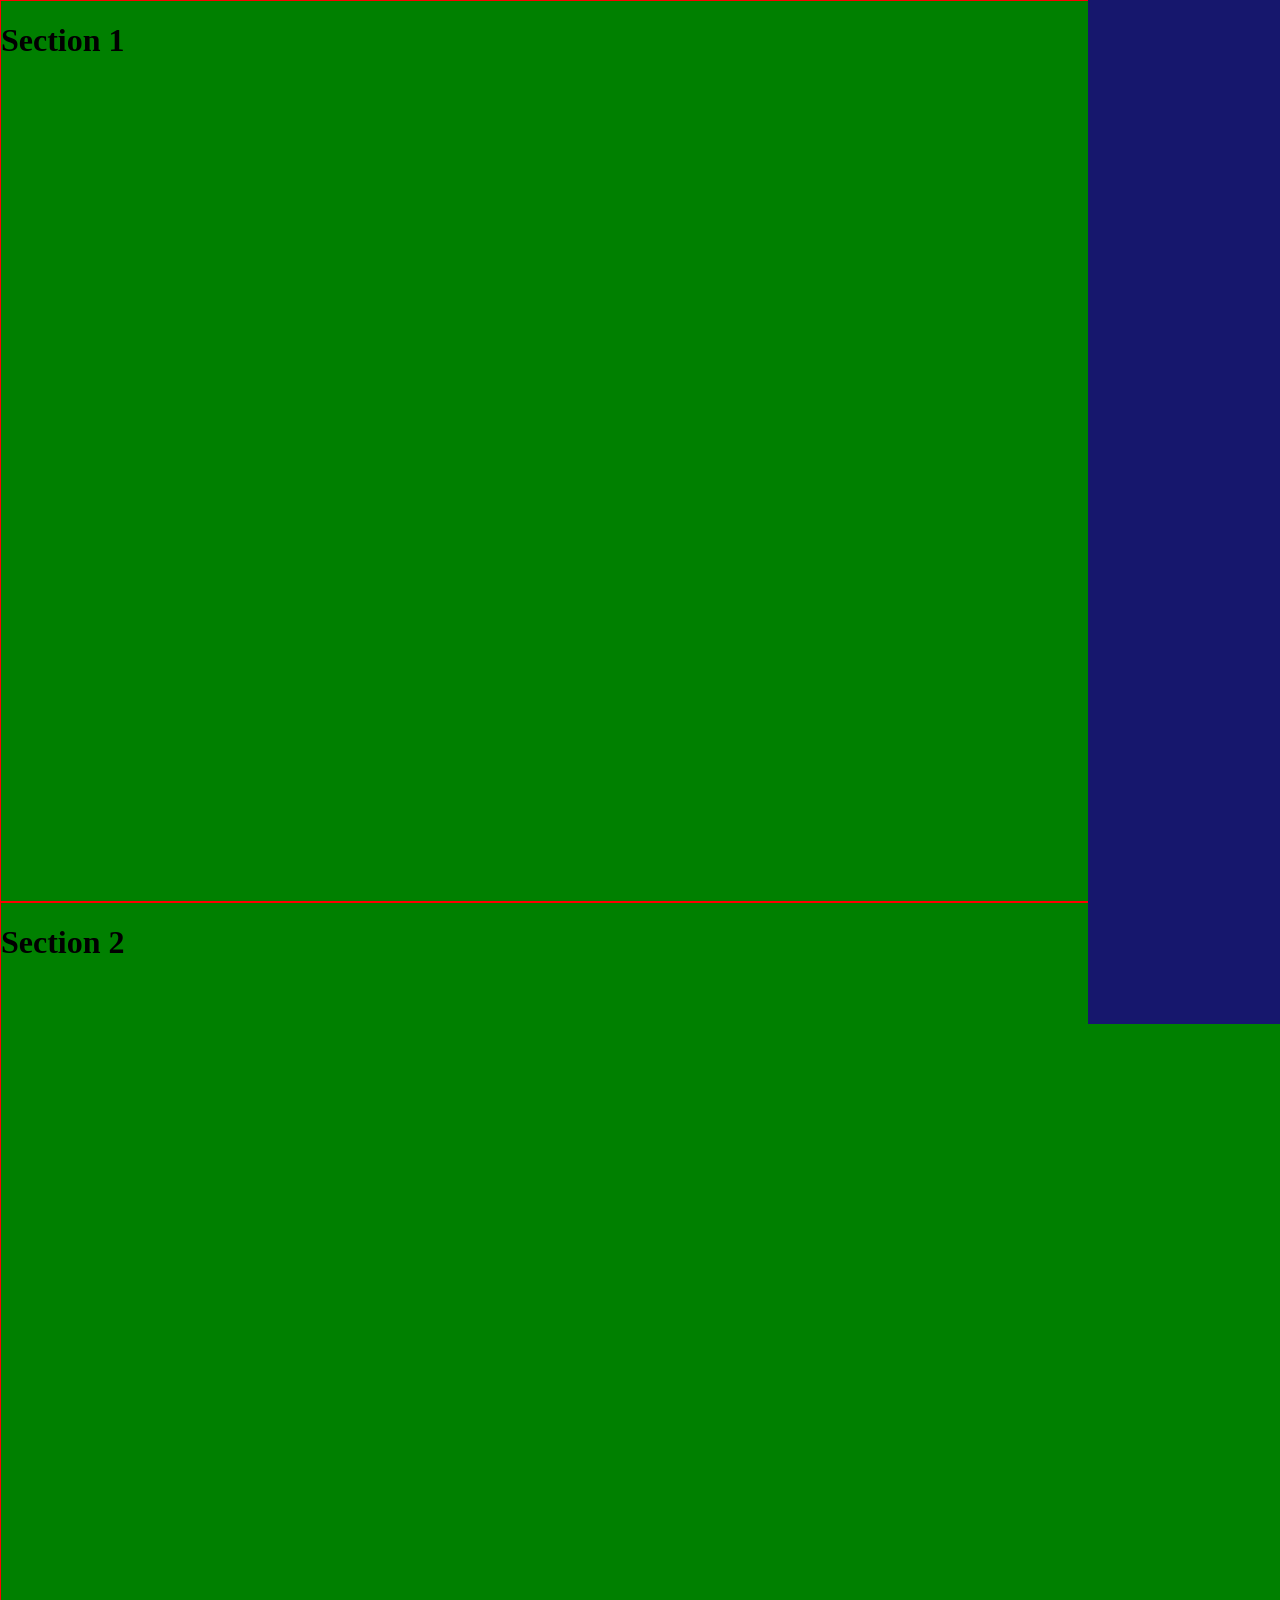
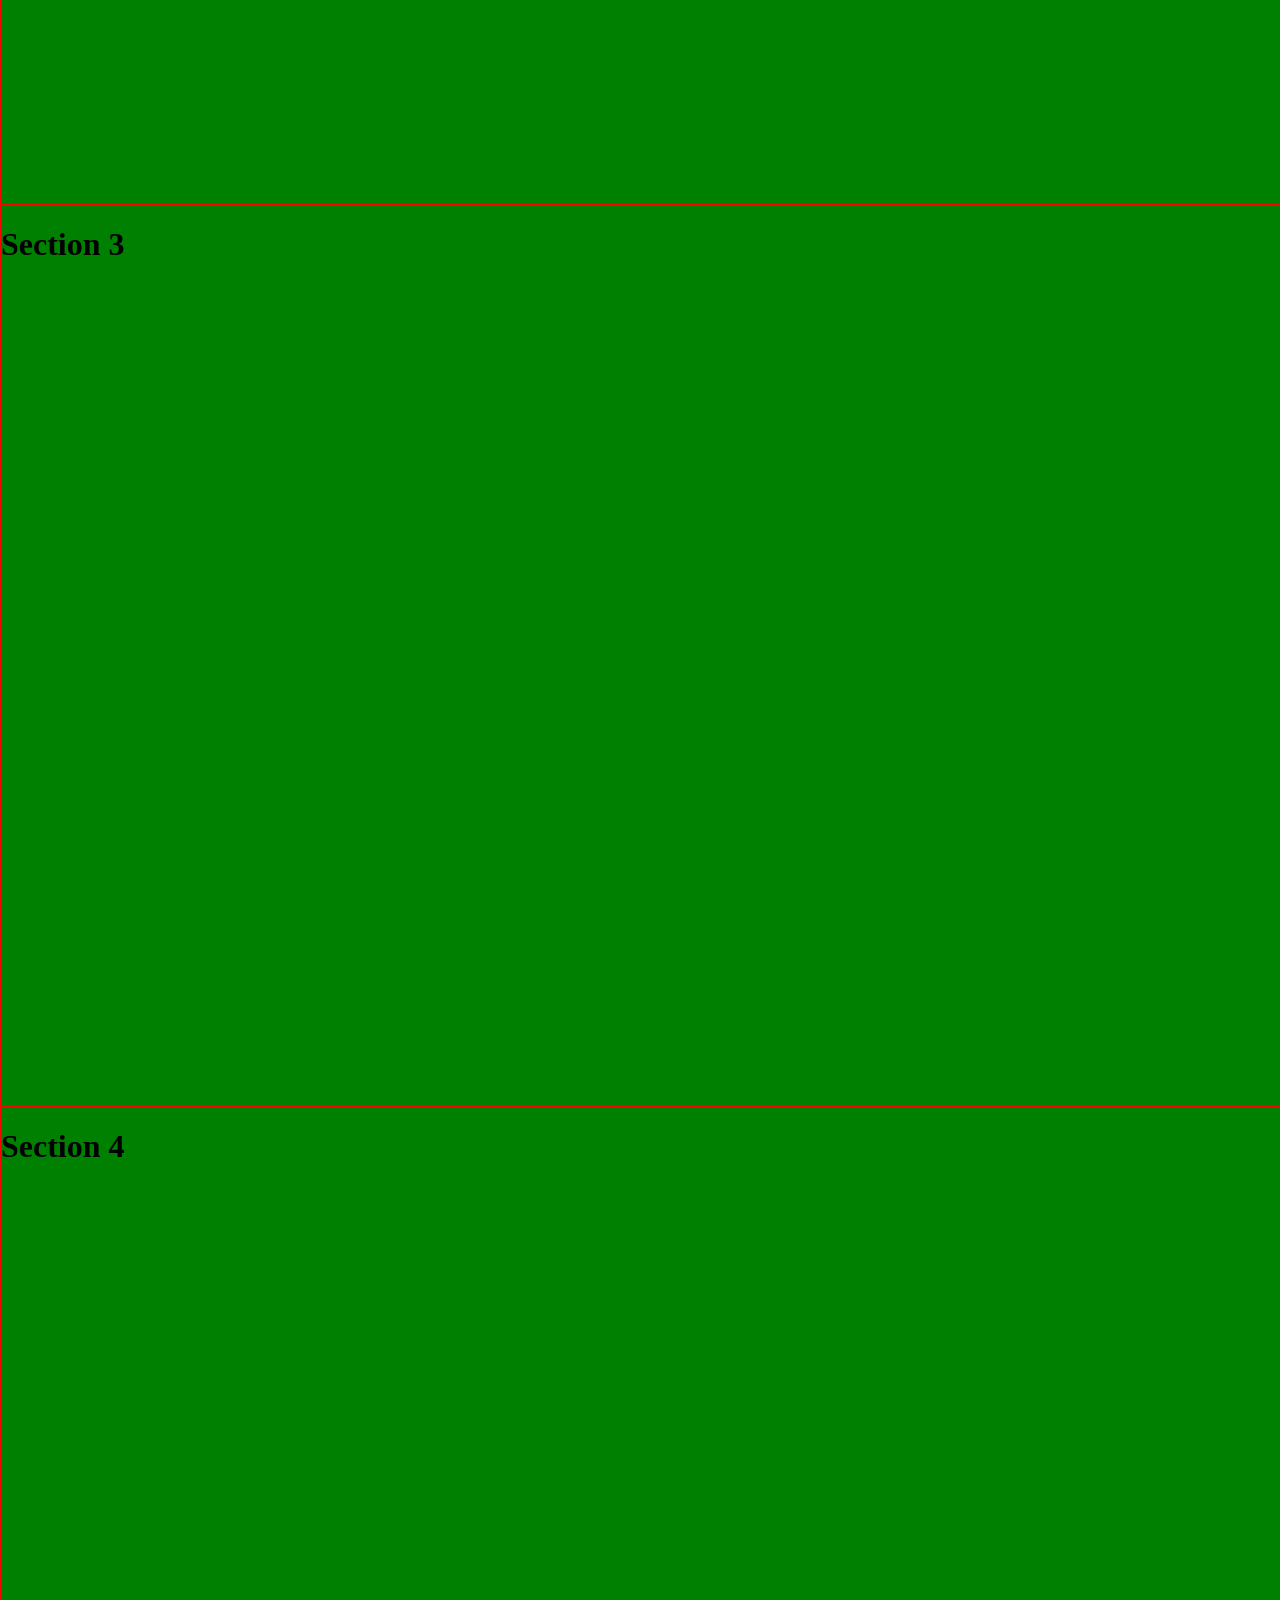
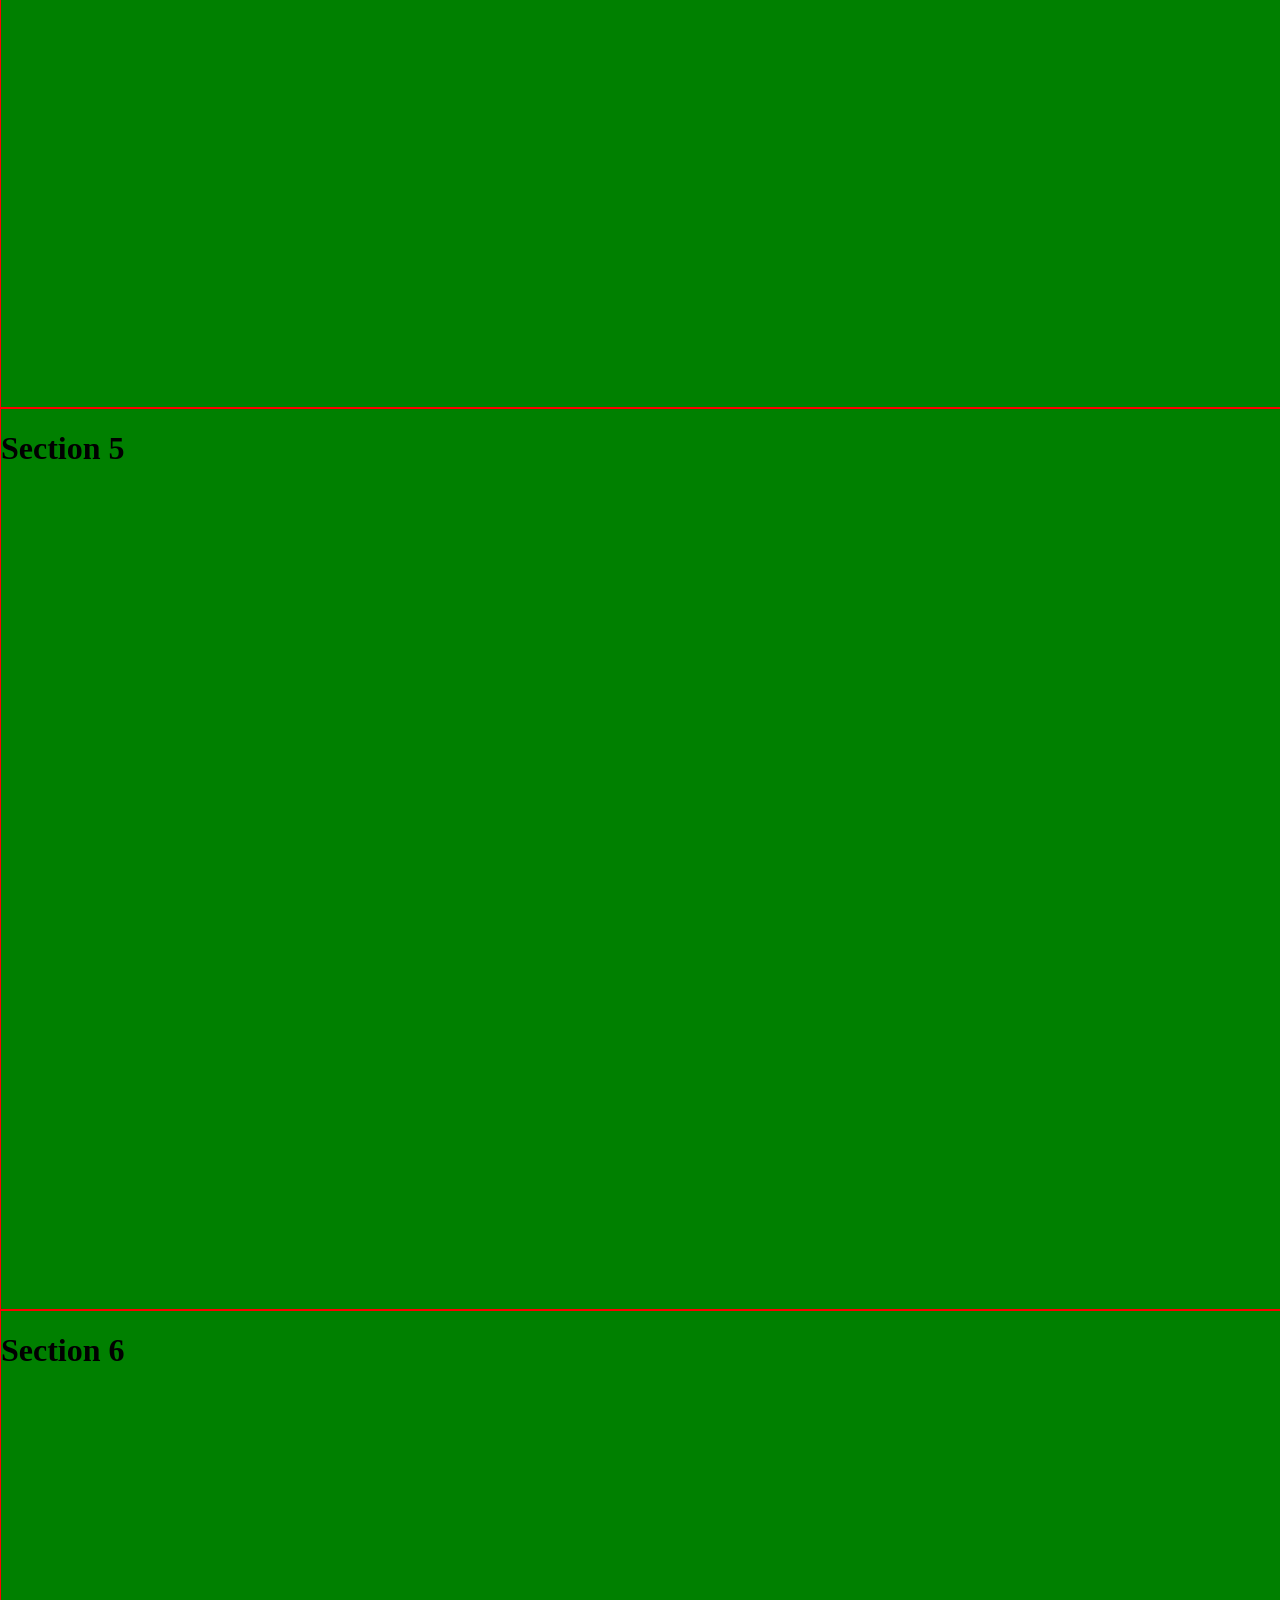
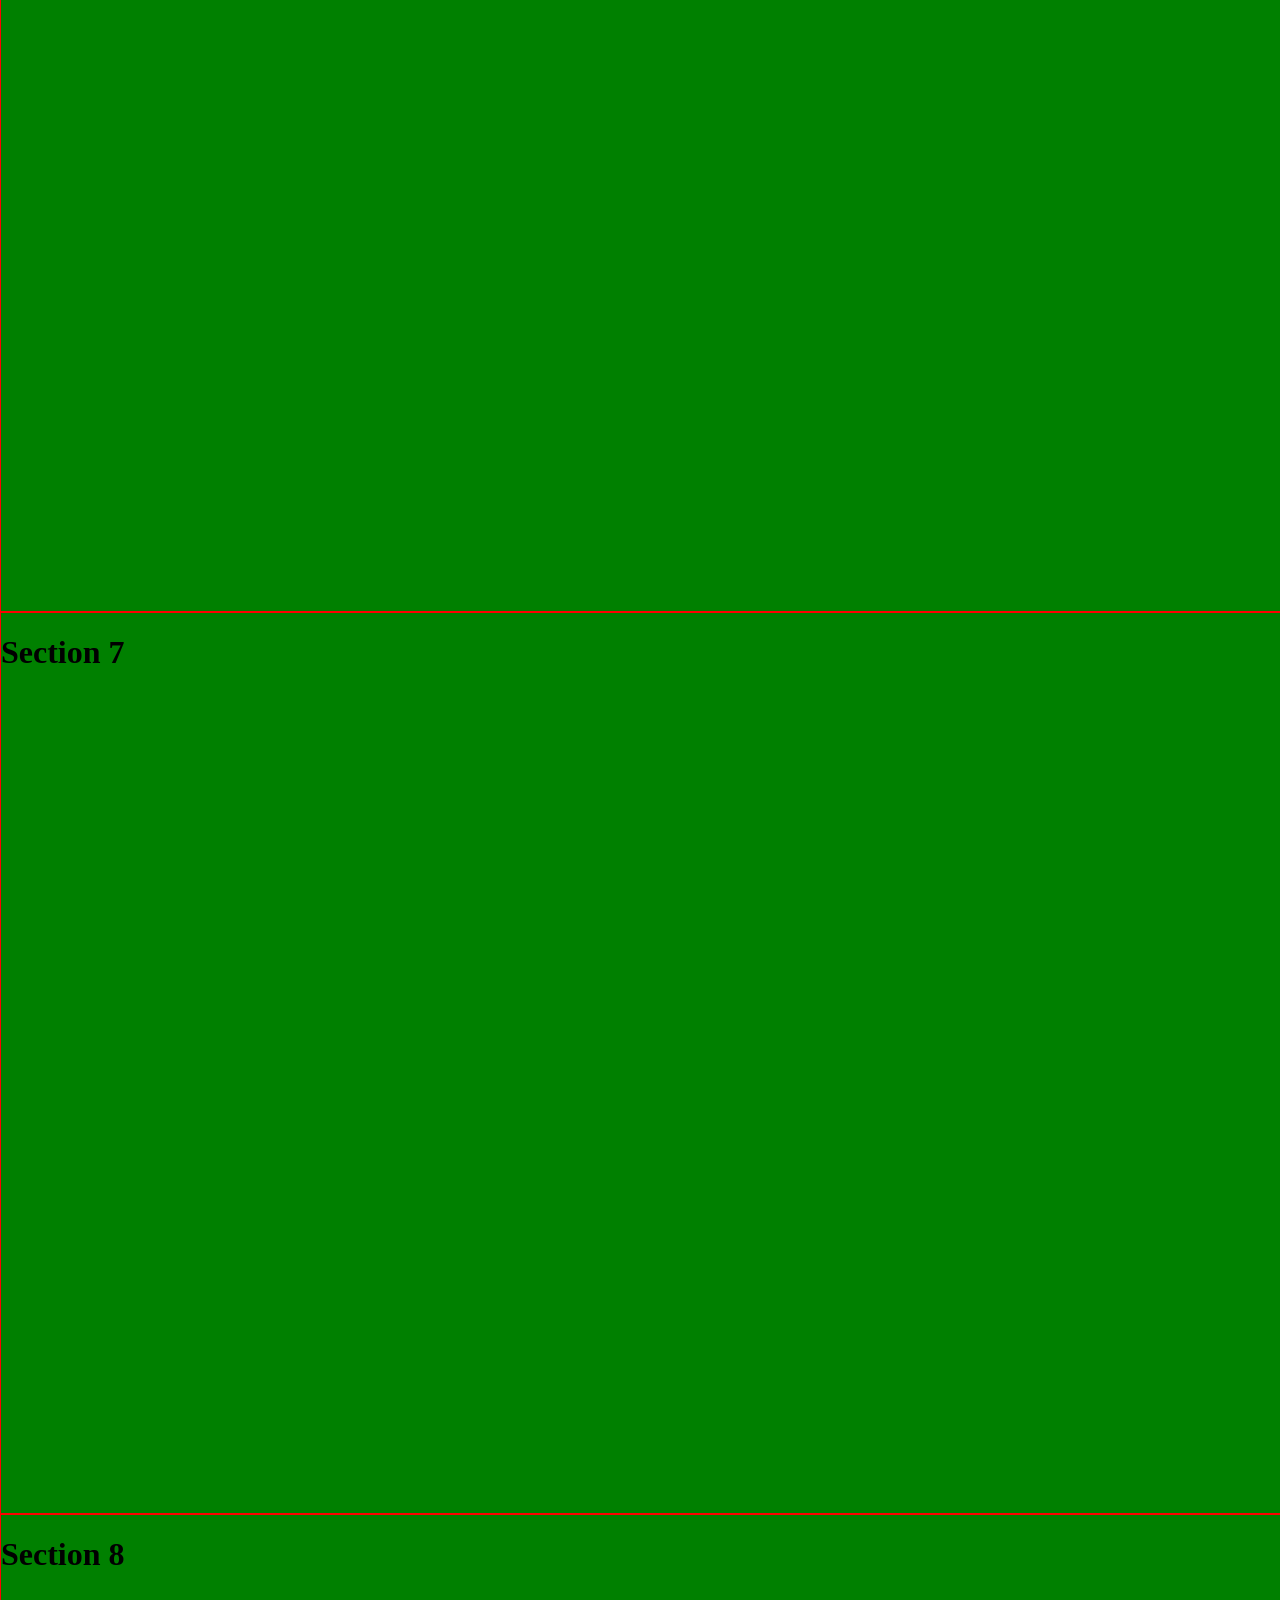
==== main.html @ c8b87bae "cleaned up sections, can't remove extra space from the end of the file, but it doesn't affect anythi" ====
<!DOCTYPE html>
<html lang="en">
  <head>
    <meta charset="utf-8" />
    <meta name="viewport" content="width=device-width, initial-scale=1.0">

    <title>Illuminated Manuscript</title>

    <link rel="stylesheet" type="text/css" href="style.css">

    <script src="libraries/p5.min.js"></script>
    <script src="libraries/p5.sound.min.js"></script>
  </head>

  <body>
    <script src="sketch2.js"></script>

    <div id= "sidebar">
      <img src="test_assets/sidebar.svg"> 
    </div>


    <div class="section" id="section">
        <h1>Section 1</h1>
      
    </div>

    <div class = "section" id="section2">
        <h1>Section 2</h1>
        </div> 

   <div class = "section" id="section3">
        <h1>Section 3</h1>
        </div> 


   <div class = "section" id="section4">
        <h1>Section 4</h1>
        </div> 

   <div class = "section" id="section5 ">
        <h1>Section 5</h1>
        </div> 

    <div class = "section" id="section6">
        <h1>Section 6</h1>
    </div>  

    <div class = "section" id="section7">
        <h1>Section 7</h1>
    </div>

    <div class = "section" id="section8">
        <h1>Section 8</h1>
    </div>

      



  </body>


</html>
---- style.css ----
html, body {
  margin: 0;
  padding: 0;
  box-sizing: border-box;
  background-color: purple;

}

/*  Welcome Screen  */



/*  Main Page */

#sidebar {
  width: 15%;
  height: 100dvh;
  position: fixed;
  top: 0px; 
  right: 0px; 
  z-index: 5; 
  
  
}


.section{
  height: 100dvh;
  width: 100%;
  margin: auto;
  display: flex;
  background-color: green;
  border: 1px solid red;
}
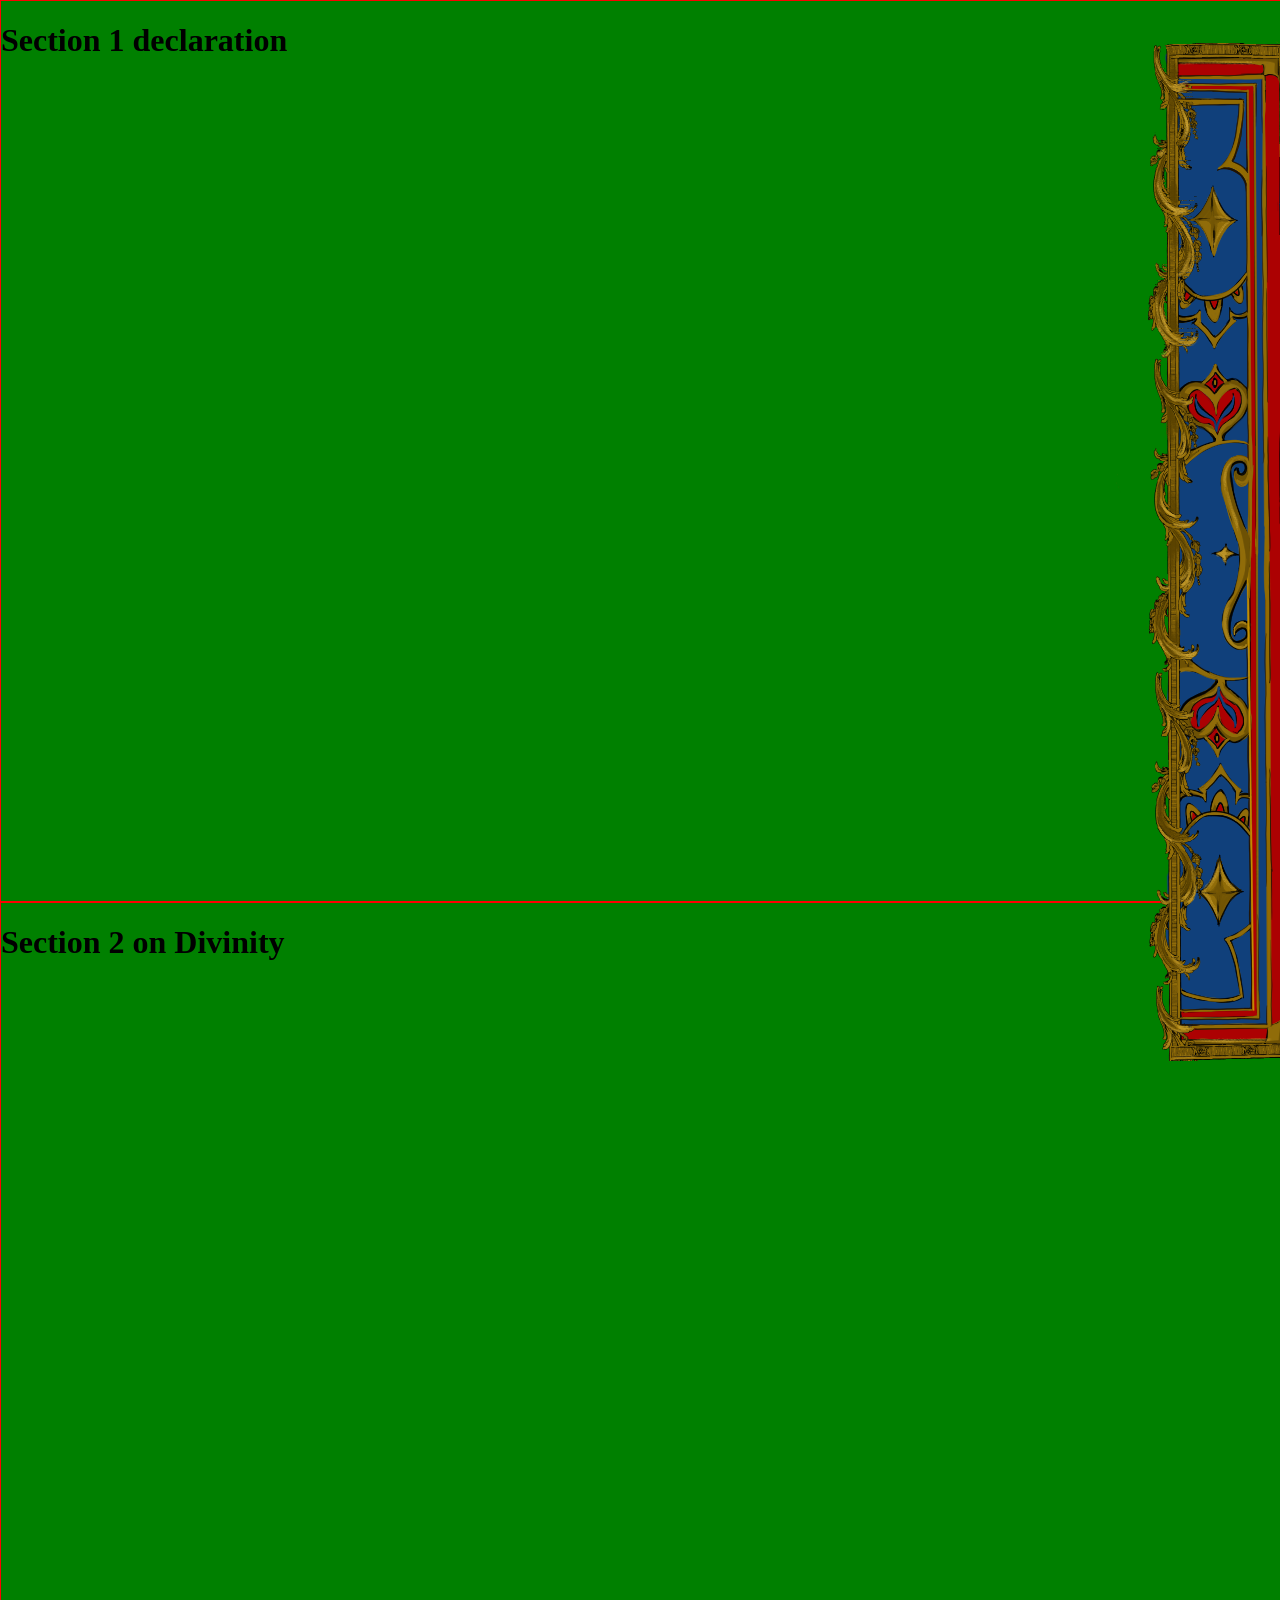
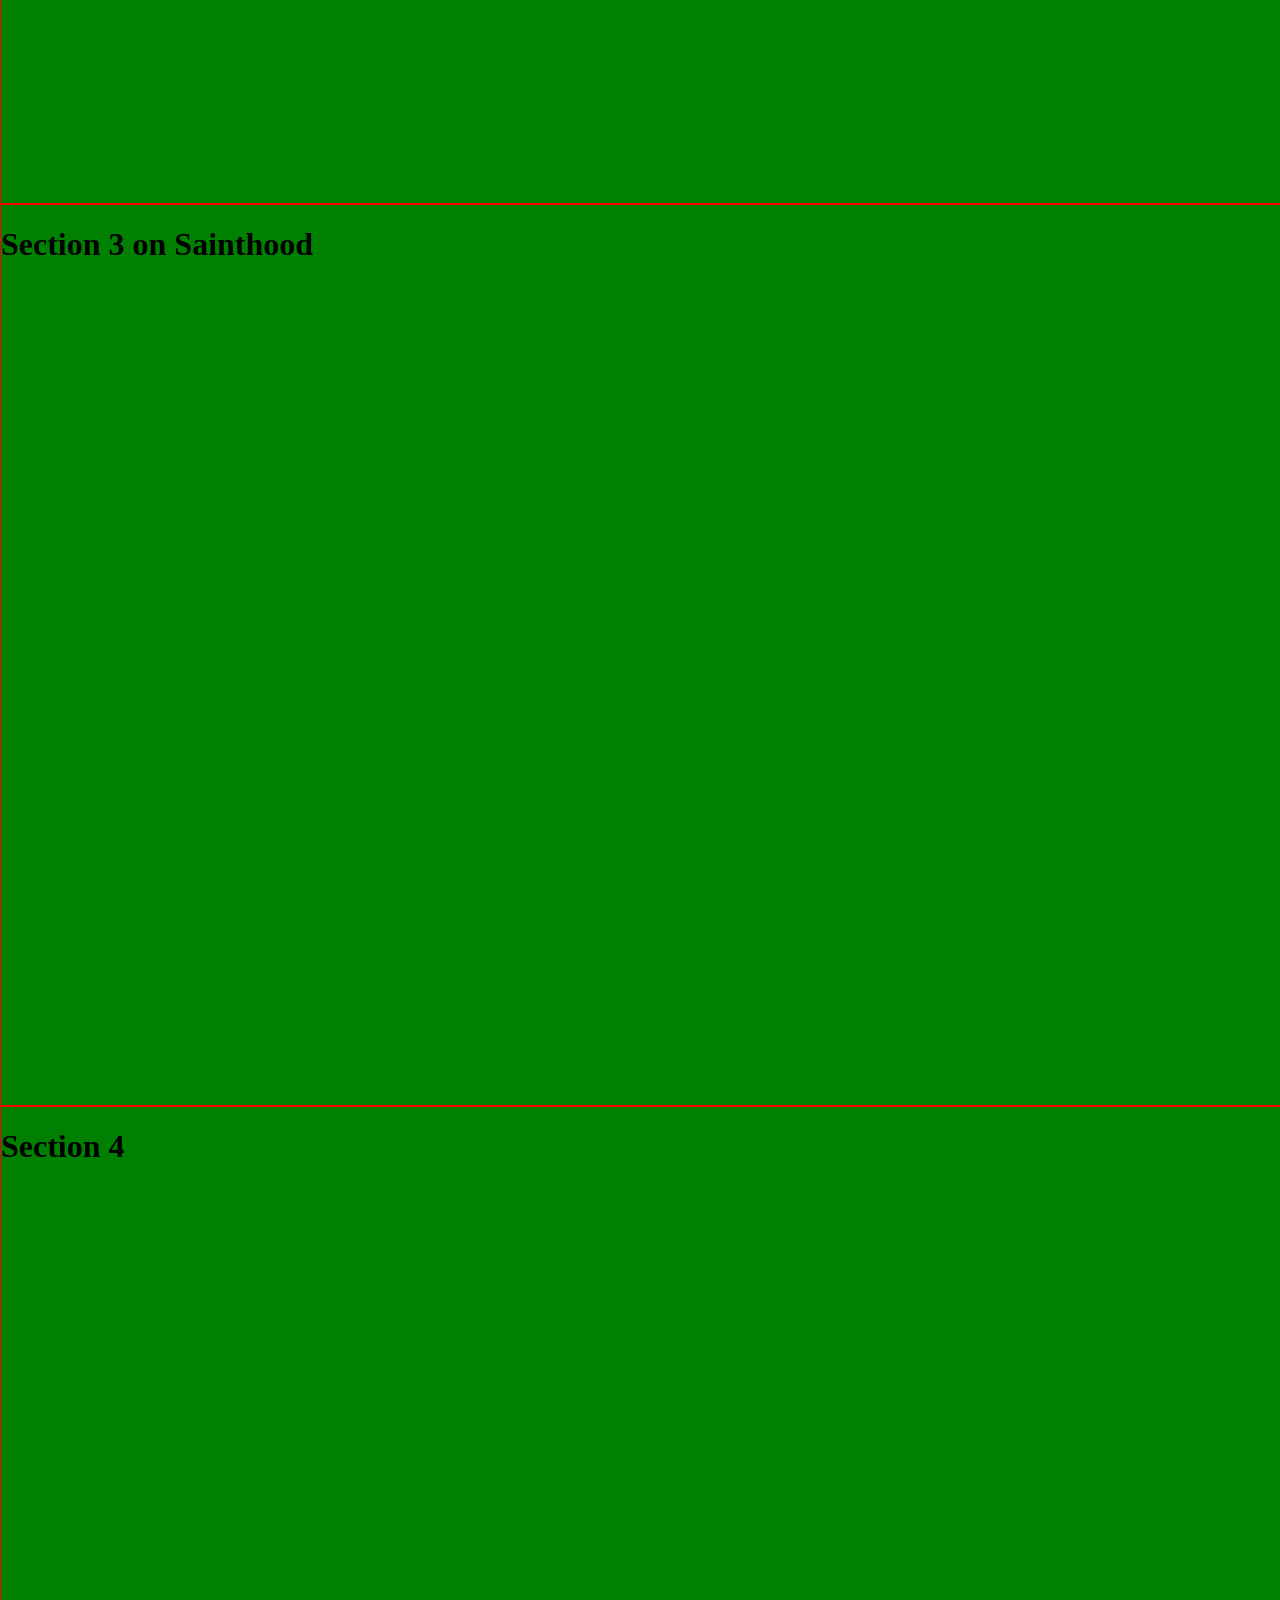
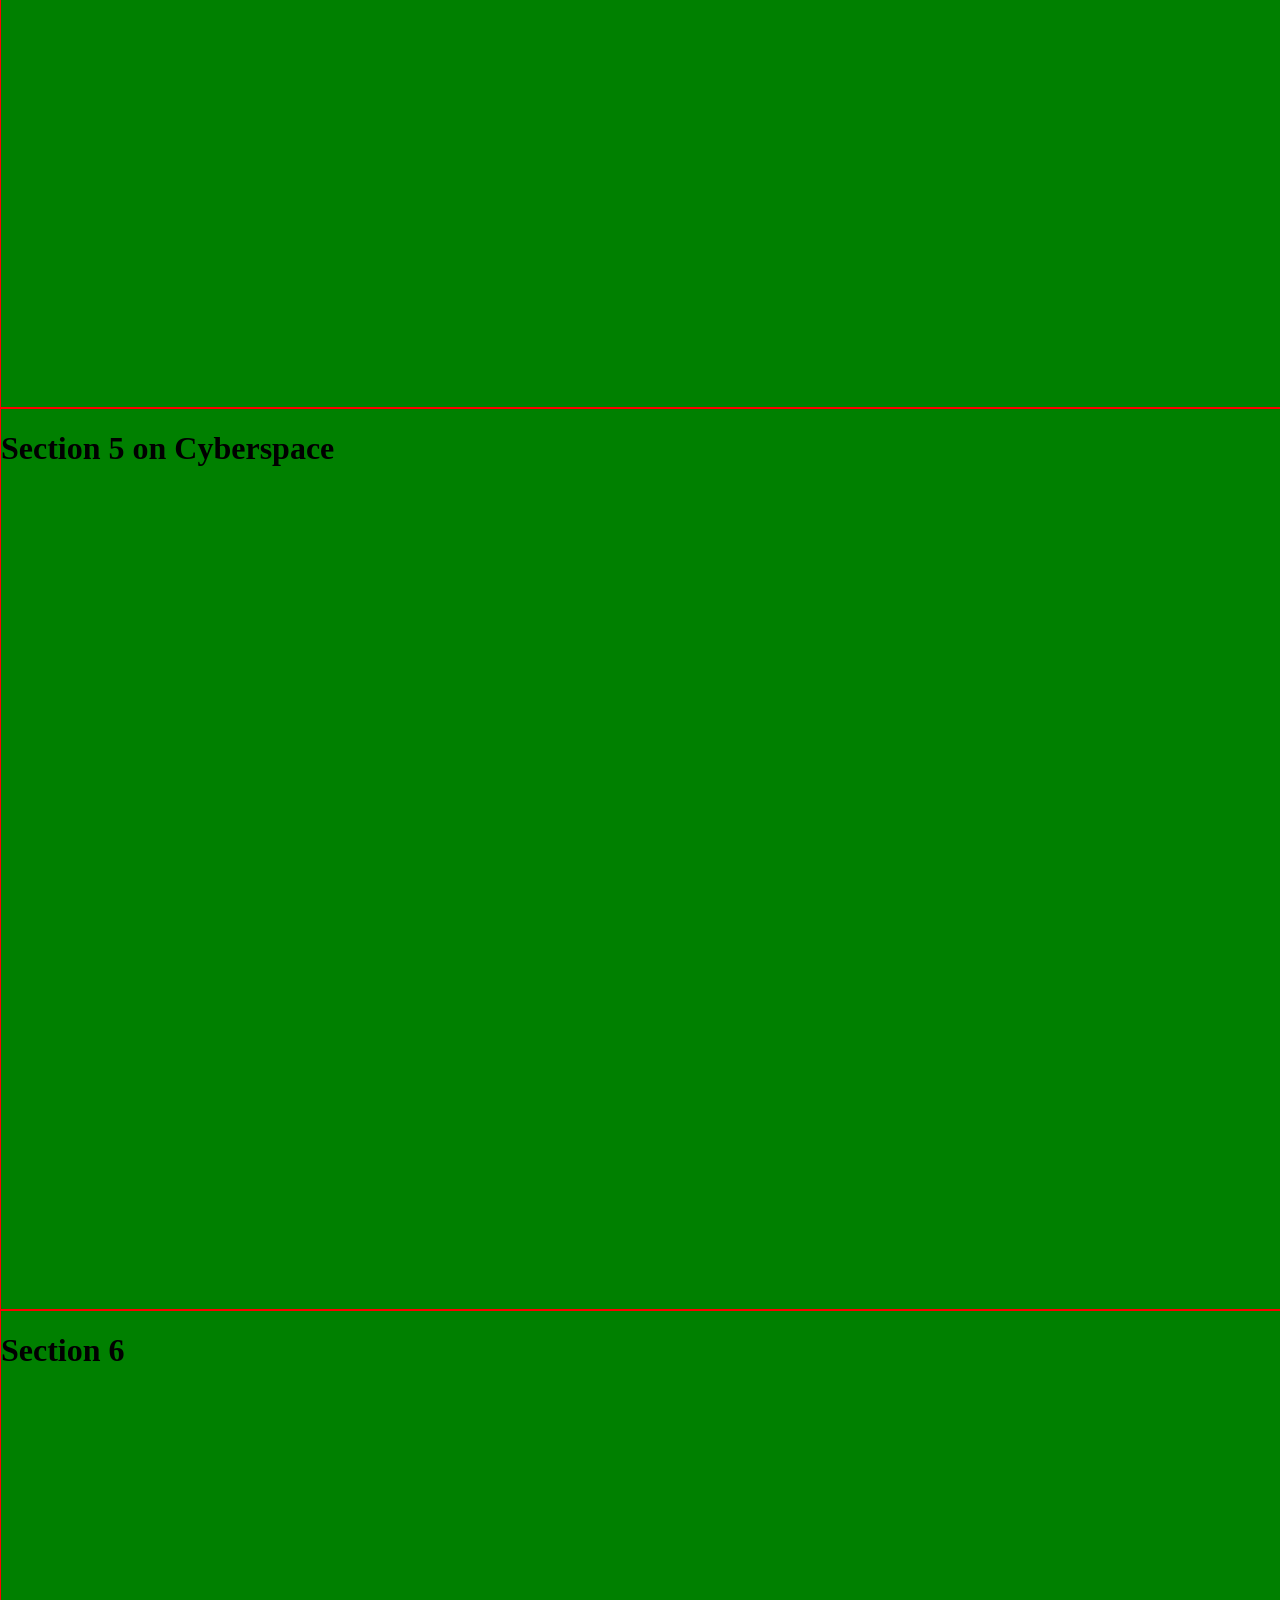
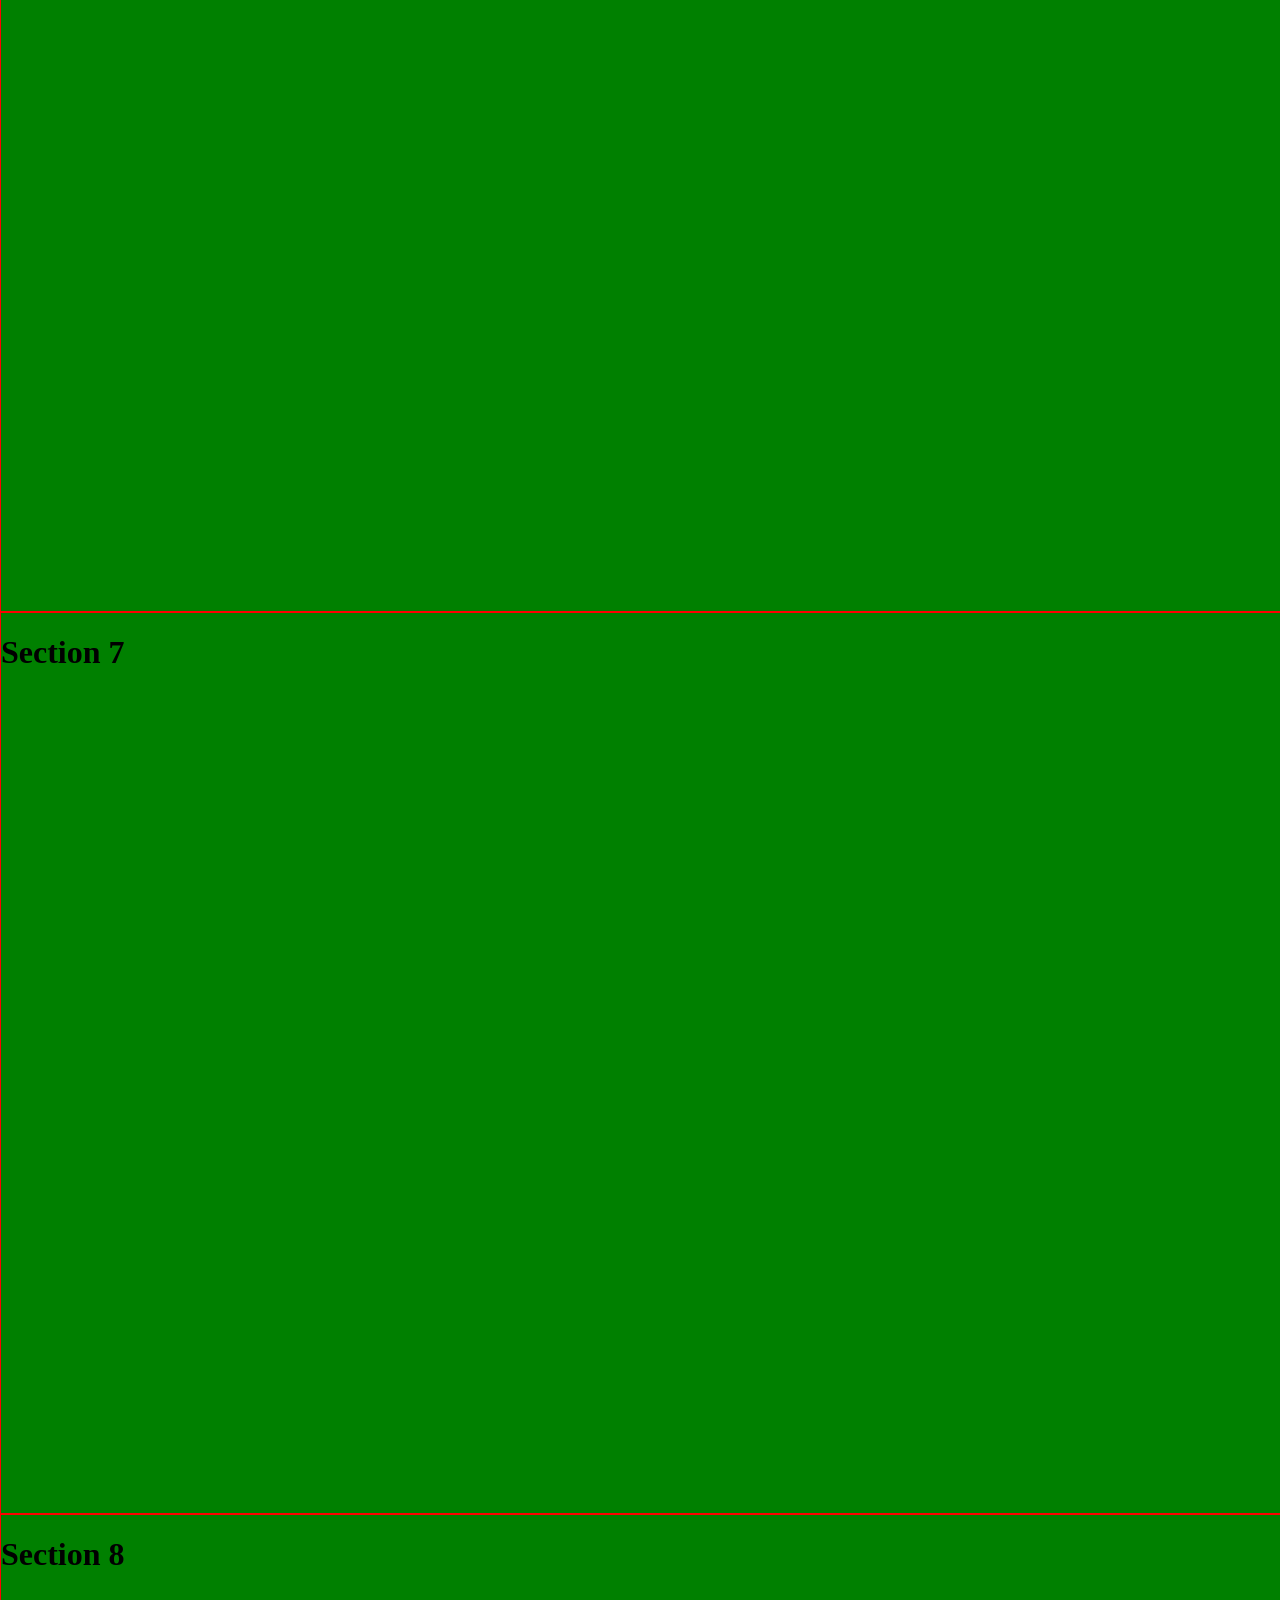
==== commit 02b09b1b: "my sidebar isn't working" ====
--- a/main.html
+++ b/main.html
@@ -16,30 +16,30 @@
     <script src="sketch2.js"></script>
 
     <div id= "sidebar">
-      <img src="test_assets/sidebar.svg"> 
+      <img src="assets/IlluminatedManu_Assets_Banner.webp" alt="Illuminated Manuscript Banner" class="banner"> 
     </div>
 
 
     <div class="section" id="section">
-        <h1>Section 1</h1>
+        <h1>Section 1 declaration</h1>
       
     </div>
 
     <div class = "section" id="section2">
-        <h1>Section 2</h1>
+        <h1>Section 2 on Divinity</h1>
         </div> 
 
    <div class = "section" id="section3">
-        <h1>Section 3</h1>
+        <h1>Section 3 on Sainthood </h1>
         </div> 
 
 
    <div class = "section" id="section4">
-        <h1>Section 4</h1>
+        <h1>Section 4 </h1>
         </div> 
 
    <div class = "section" id="section5 ">
-        <h1>Section 5</h1>
+        <h1>Section 5 on Cyberspace</h1>
         </div> 
 
     <div class = "section" id="section6">
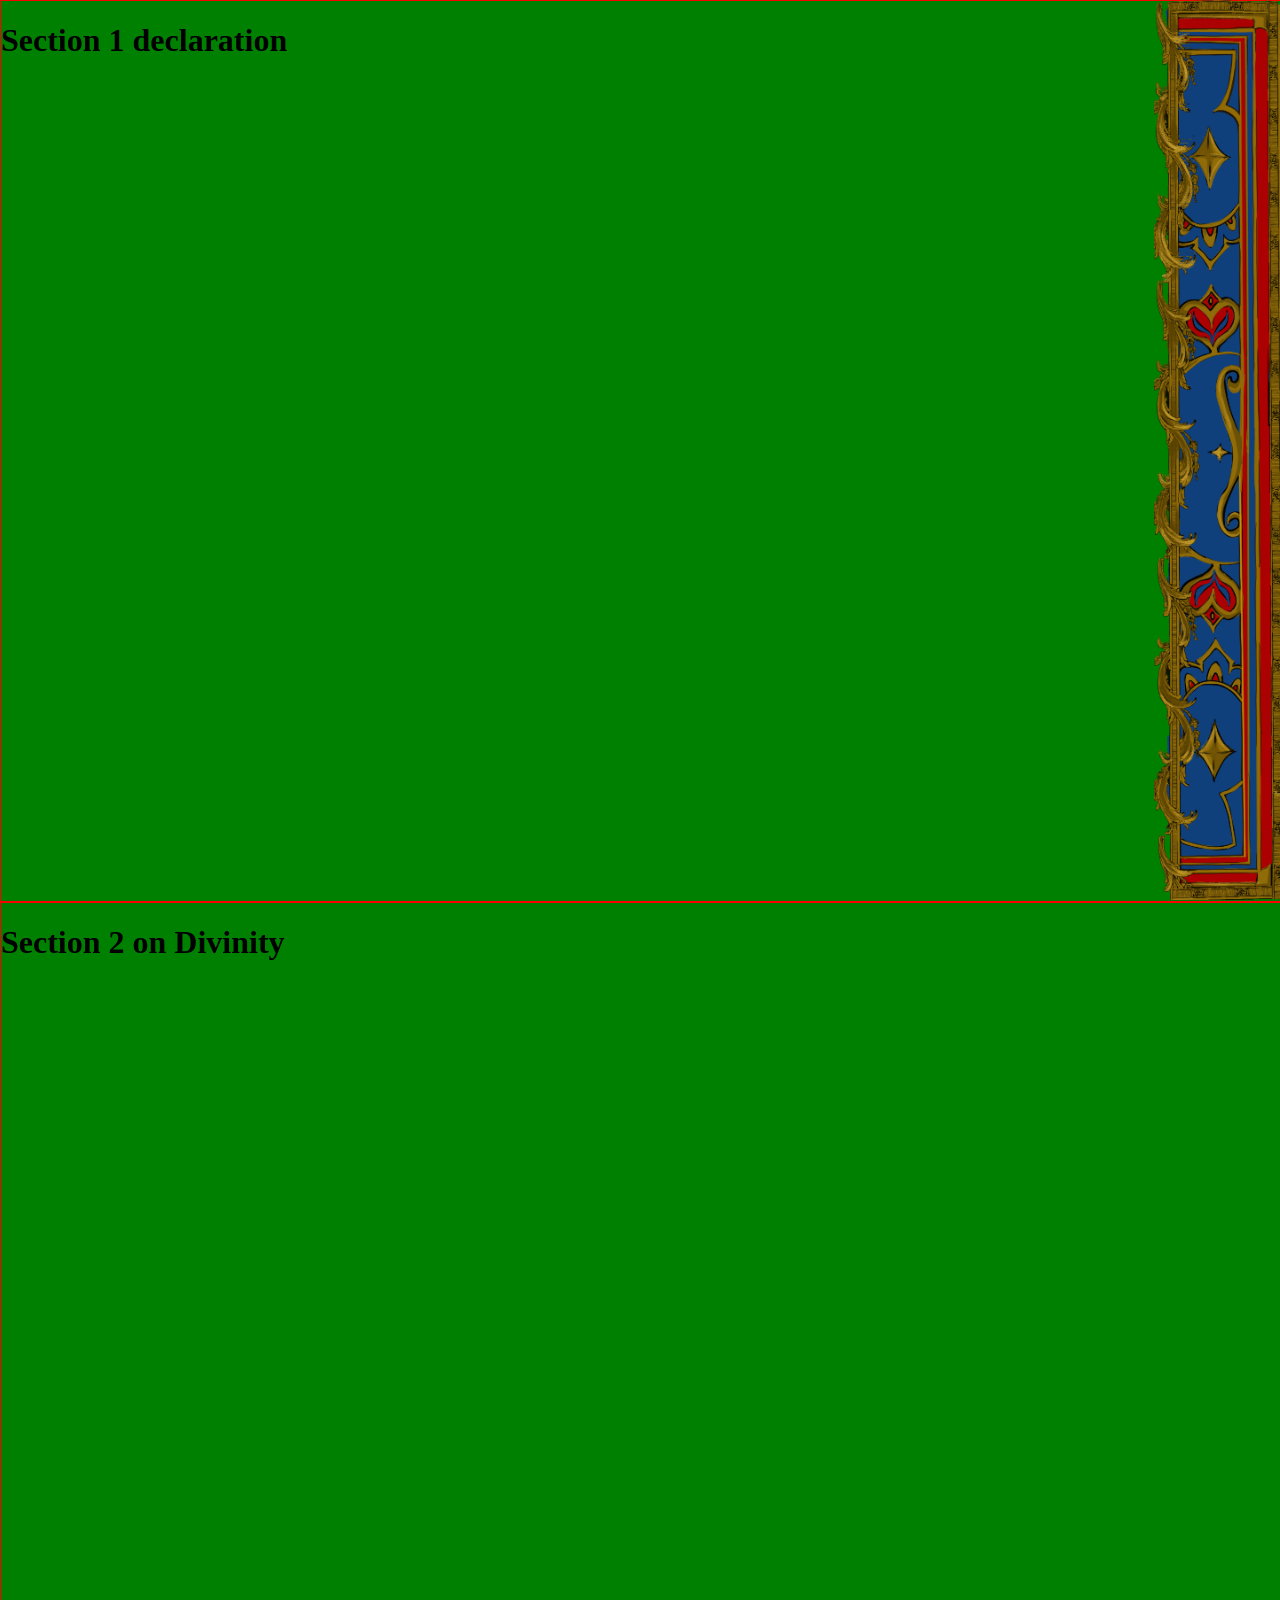
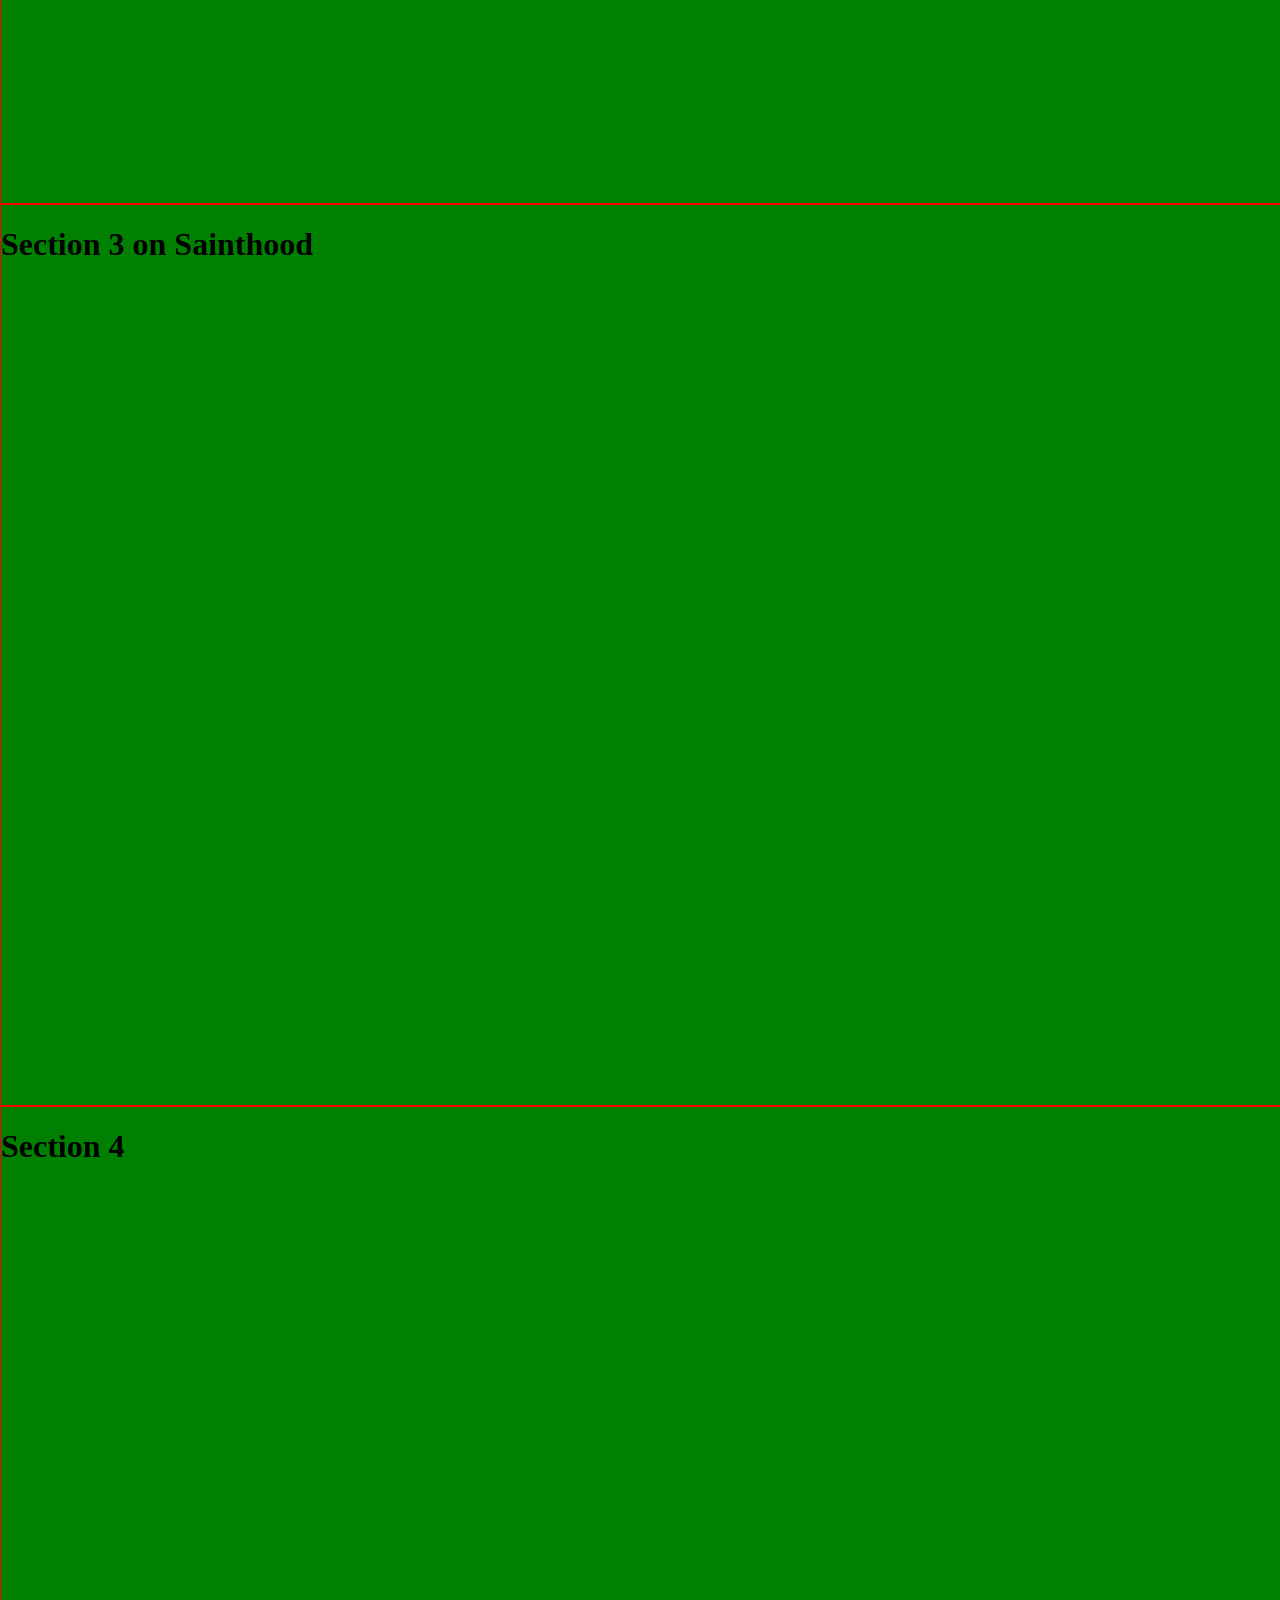
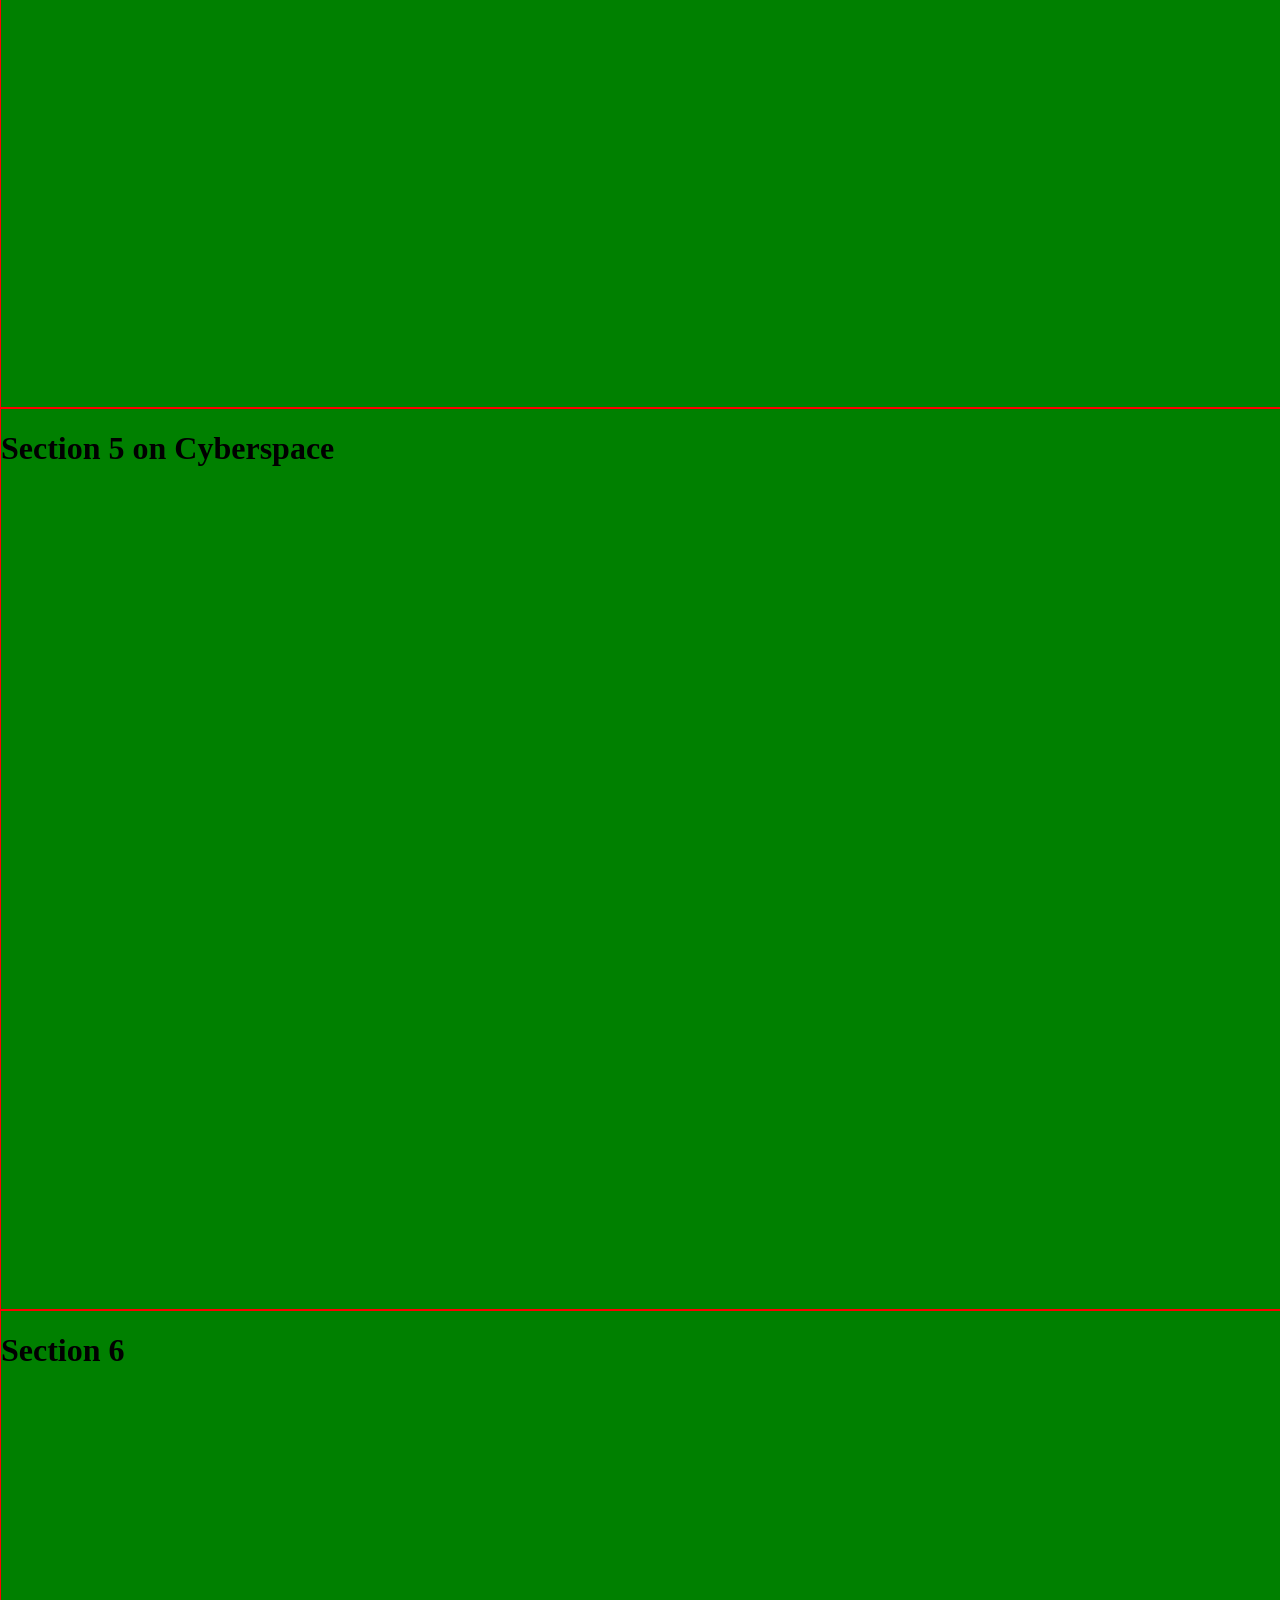
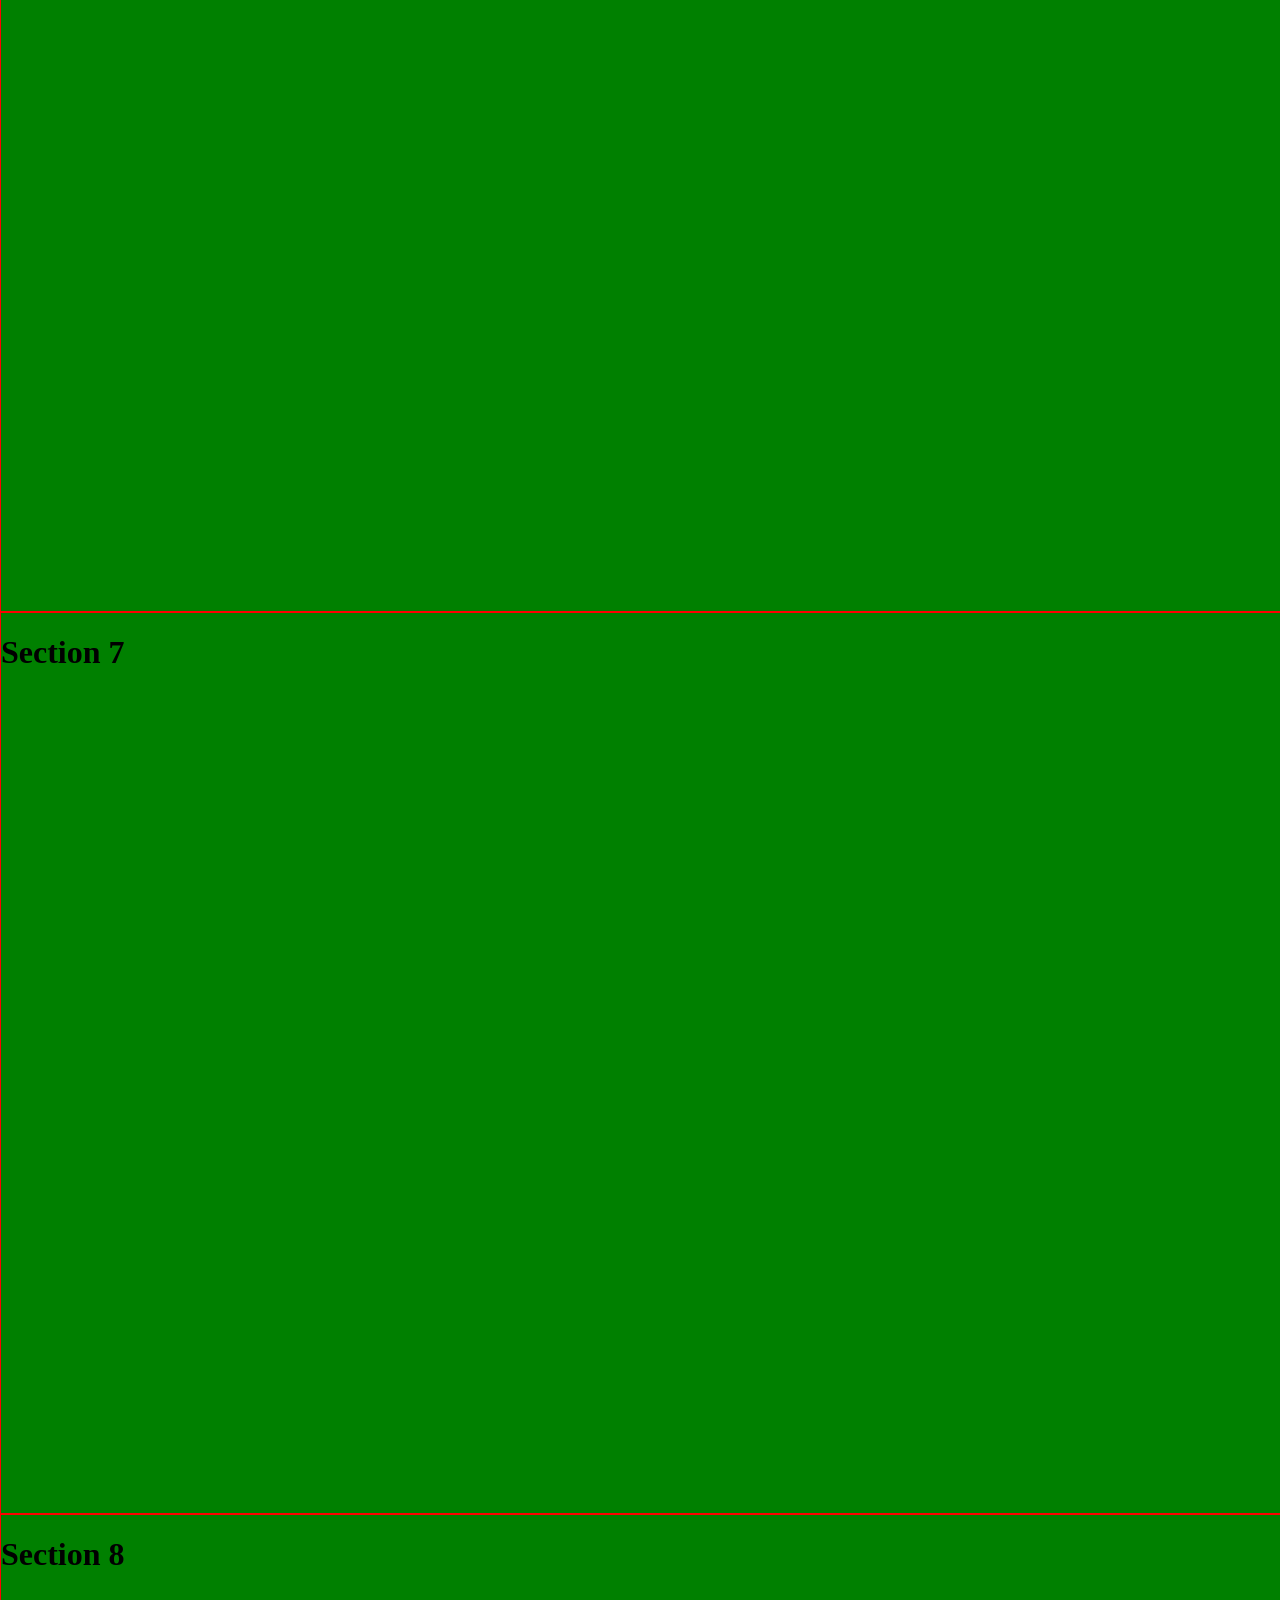
==== commit e74f0ecb: "sidebar? works?" ====
--- a/main.html
+++ b/main.html
@@ -16,7 +16,7 @@
     <script src="sketch2.js"></script>
 
     <div id= "sidebar">
-      <img src="assets/IlluminatedManu_Assets_Banner.webp" alt="Illuminated Manuscript Banner" class="banner"> 
+      <img src="assets/banner.svg" alt="Illuminated Manuscript Banner" class="banner"> 
     </div>
 
 
--- a/style.css
+++ b/style.css
@@ -16,13 +16,10 @@
 /*  Main Page */
 
 #sidebar {
-  width: 15%;
   height: 100dvh;
   position: fixed;
-  top: 0px; 
   right: 0px; 
-  z-index: 5; 
-  
+  z-index: 5px; 
   
 }
 
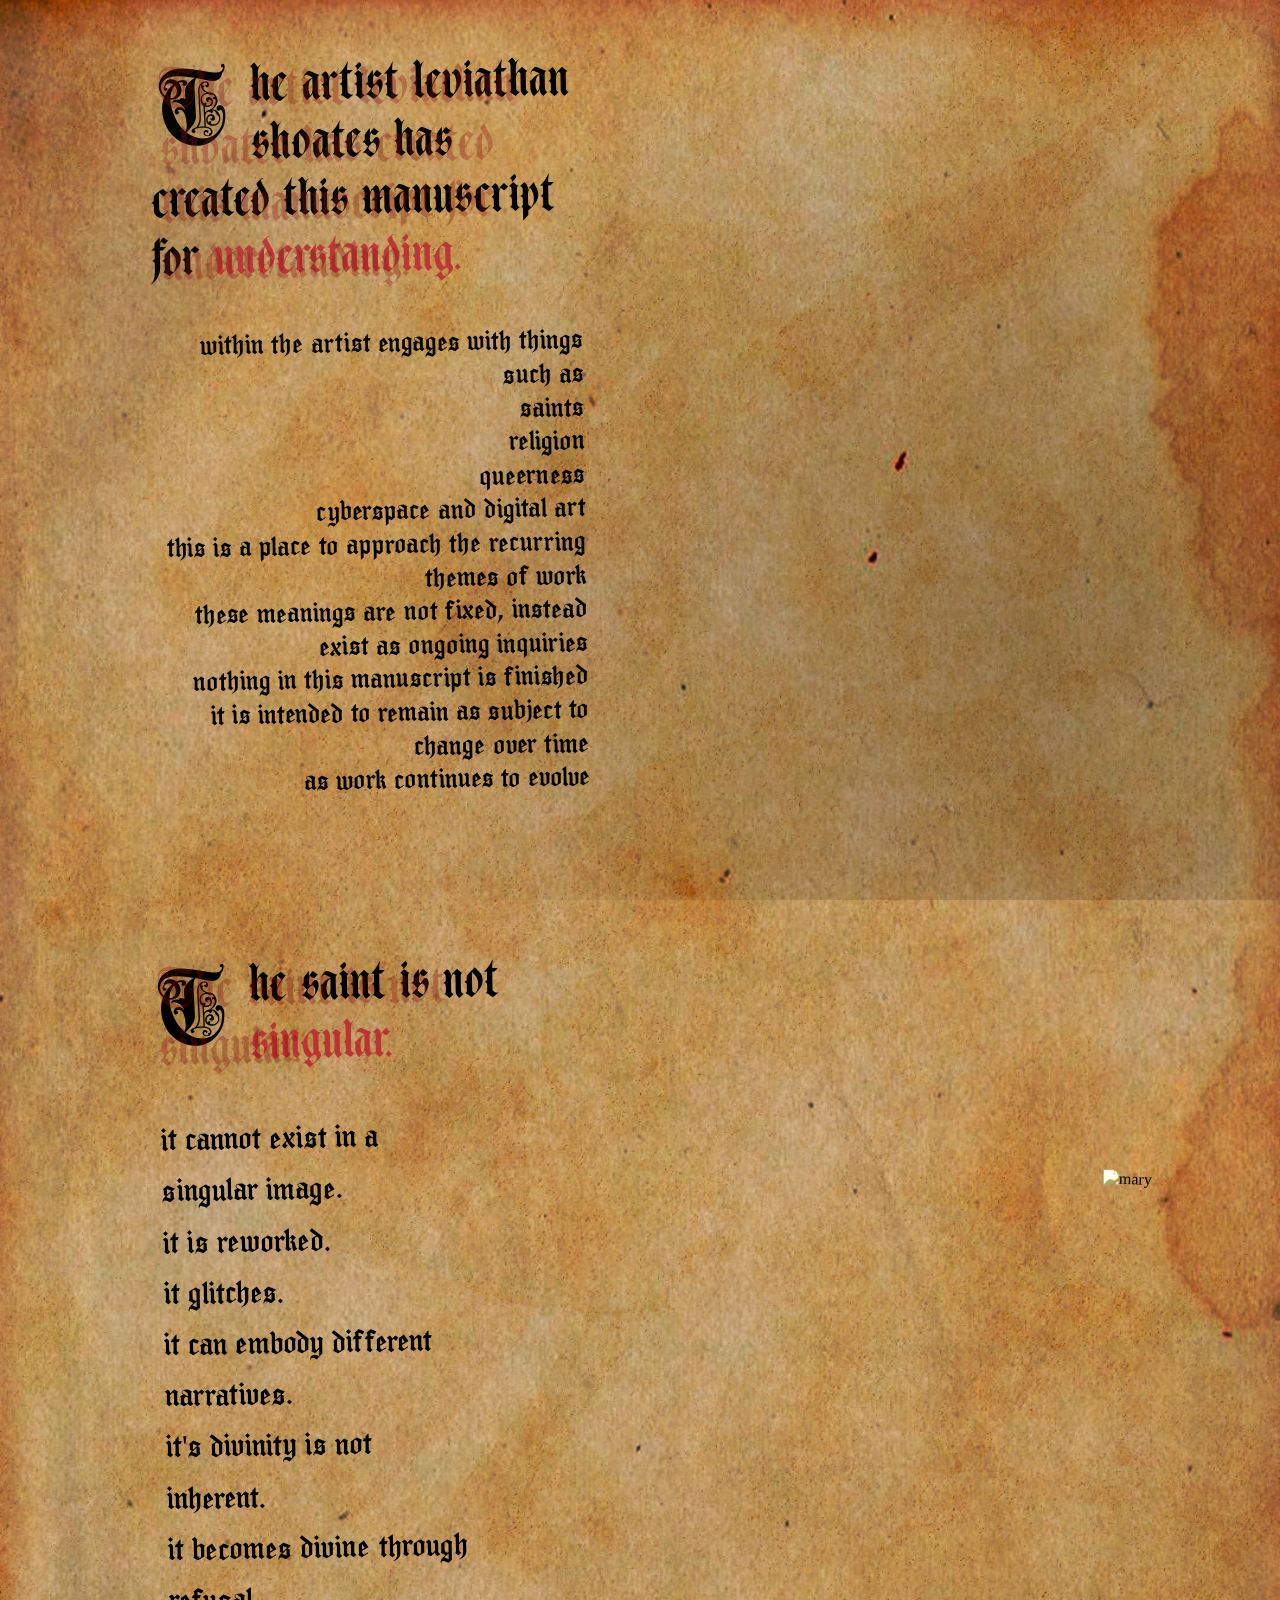
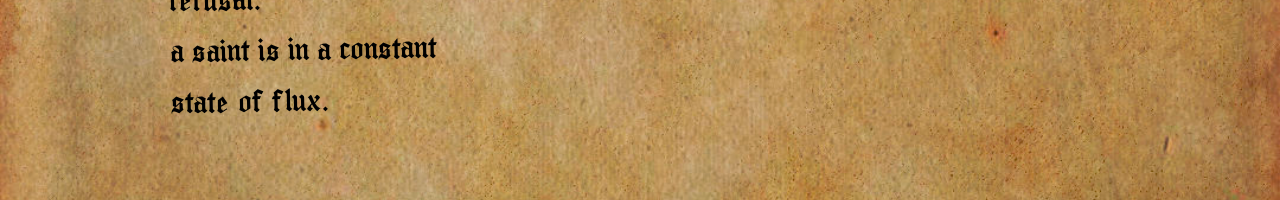
==== commit a863889f: "every change since this weekend to now Co-authored-by: Copilot <copilot@github.com>" ====
--- a/main.html
+++ b/main.html
@@ -13,47 +13,75 @@
   </head>
 
   <body>
-    <script src="sketch2.js"></script>
 
-    <div id= "sidebar">
-      <img src="assets/banner.svg" alt="Illuminated Manuscript Banner" class="banner"> 
+    <div class="section" id="introduction">
+
+      <!-- P5.js Canvas -->
+      <div class ="canvas-container" id="sketch2">
+      </div> 
+
+      <!-- Text --> 
+      <div class="text-container">
+          <p class="manuscript-text" data-text="The artist leviathan shoates has created this manuscript for understanding.">
+      <span class="initial">T</span>
+      he artist leviathan shoates has created this manuscript for  <span class="accent"> understanding.</span>
+    </p>
+
+    <p class="body-text" id="body-text-intro">
+      within the artist engages with things such as <br>
+      saints<br>
+      religion<br>
+      queerness<br> 
+      cyberspace and digital art<br>
+      this is a place to approach the recurring themes of work <br> 
+      these meanings are not fixed, instead exist as ongoing inquiries <br>   
+      nothing in this manuscript is finished <br> 
+      it is intended to remain as subject to change over time <br> 
+      as work continues to evolve <br> 
+
+    </p>
+    </div> 
+
+    <!-- Image -->
+     <div class="image-container"> 
+     </div>
+
+       
     </div>
 
 
-    <div class="section" id="section">
-        <h1>Section 1 declaration</h1>
-      
-    </div>
+    <div class = "section" id="section1">
 
-    <div class = "section" id="section2">
-        <h1>Section 2 on Divinity</h1>
-        </div> 
+      <!-- P5.js Canvas -->
+      <div class ="canvas-container" id="sketch2">
+        <script src="sketch2.js"></script>
+      </div> 
 
-   <div class = "section" id="section3">
-        <h1>Section 3 on Sainthood </h1>
-        </div> 
+      <!-- Text --> 
+      <div class="text-container">
+          <p class="manuscript-text" data-text="The saint is not singular.">
+      <span class="initial">T</span>
+      he saint is not  <span class="accent"> singular.</span>
+    </p>
+
+    <p class="body-text" id="body-text-section1">
+      it cannot exist in a singular image.<br>
+      it is reworked.<br>
+      it glitches.<br>
+      it can embody different narratives.<br> 
+      it's divinity is not inherent.<br>
+      it becomes divine through refusal. <br> 
+      a saint is in a constant state of flux. 
+    </p>
+    </div> 
+
+    <!-- Image -->
+     <div class="image-container"> 
+      <img src="assets/Coronation of Mary Framed.png" alt="mary">
+     </div>
 
 
-   <div class = "section" id="section4">
-        <h1>Section 4 </h1>
-        </div> 
-
-   <div class = "section" id="section5 ">
-        <h1>Section 5 on Cyberspace</h1>
-        </div> 
-
-    <div class = "section" id="section6">
-        <h1>Section 6</h1>
-    </div>  
-
-    <div class = "section" id="section7">
-        <h1>Section 7</h1>
-    </div>
-
-    <div class = "section" id="section8">
-        <h1>Section 8</h1>
-    </div>
-
+    </div> 
       
 
 
--- a/style.css
+++ b/style.css
@@ -1,35 +1,144 @@
-
-
-
-html, body {
+html,
+body {
   margin: 0;
   padding: 0;
   box-sizing: border-box;
-  background-color: purple;
-
+  background: url(assets/websitebg2.jpg);
+  background-size: cover;
 }
 
-/*  Welcome Screen  */
+/*  WELCOME SCREEN  */
 
+/*  MAIN PAGE SECTIONS  */
 
-
-/*  Main Page */
-
-#sidebar {
-  height: 100dvh;
-  position: fixed;
-  right: 0px; 
-  z-index: 5px; 
-  
-}
-
-
-.section{
+.section {
   height: 100dvh;
   width: 100%;
   margin: auto;
   display: flex;
-  background-color: green;
-  border: 1px solid red;
+  position: relative; 
+  overflow:hidden;
 }
 
+/* P5 CANVAS */
+
+.canvas-container {
+  position: absolute;
+  inset: 0;
+  z-index: 0;
+}
+
+/* TEXT STYLES */
+
+@font-face {
+  font-family: 'PistonBlack';
+  src: url('assets/PistonBlack-Regular.ttf') format('woff2'); 
+}
+@font-face {
+  font-family: 'Cathdra';
+  src: url('assets/IT-Cathdra.otf') format('woff2') 
+}
+
+.text-container {
+  position: absolute;
+  left: 12%;
+  right: 25%;
+  max-width: 420px;
+  transform: rotate(-1deg);
+  z-index: 2;
+}
+
+/*  misaligned text  */
+
+.manuscript-text {
+  font-family: 'PistonBlack';
+  position: relative; 
+  font-size: clamp(2rem, 4vw, 3rem);
+  line-height: 1.2;
+}
+
+.manuscript-text::after {
+  content: attr(data-text);
+  position: absolute;
+  left: 10px;
+  top: 5px;
+  color: rgba(133, 16, 16, 0.342);
+  pointer-events: none;
+}
+
+/* accent word */
+.accent {
+  color: #b33;
+}
+
+/*  body text  */
+.body-text {
+  font-family: 'Cathdra';
+  font-size: 2rem;
+  line-height: 1.6;
+  max-width: 300px;
+
+  transform: translateX(10px);
+}
+
+#body-text-intro {
+  font-family: 'Cathdra';
+  font-size: 1.75rem;
+  line-height: 1.2;
+  max-width: 500px;
+  text-align: right;
+}
+
+/* initial capital */
+.initial {
+  font-family: 'PistonBlack';
+  float: left;
+  font-size: 5.5rem;
+  line-height: 0.8;
+  margin-right: 12px;
+  margin-top: 5px;
+  padding: 10px;
+
+  background: radial-gradient(
+    circle,
+    rgba(102, 75, 6, 0.25),
+    transparent 70%
+  );
+
+  box-shadow:
+    0 0 20px rgba(255, 215, 120, 0.25),
+    inset 0 0 12px rgba(255, 215, 120, 0.15);
+
+  transform: rotate(-2deg);
+}
+
+/* margin text */
+
+
+/* IMAGE STYLES */
+
+.image-container {
+  position: absolute;
+  right: 10%;
+  top: 30%;
+  z-index: 2;
+}
+.image-container img {
+  width: 450px;
+  filter: sepia(0.7) contrast(1.2);
+  transform: rotate(2deg);
+}
+
+/*  OVERLAY EFFECTS  */
+body::after {
+  content: "";
+  position: fixed;
+  inset: 0;
+  z-index: 999;
+
+  background:
+    radial-gradient(circle at 20% 30%, rgba(255,255,255,0.03), transparent 45%),
+    radial-gradient(circle at 80% 70%, rgba(0,0,0,0.25), transparent 55%);
+
+  pointer-events: none;
+}
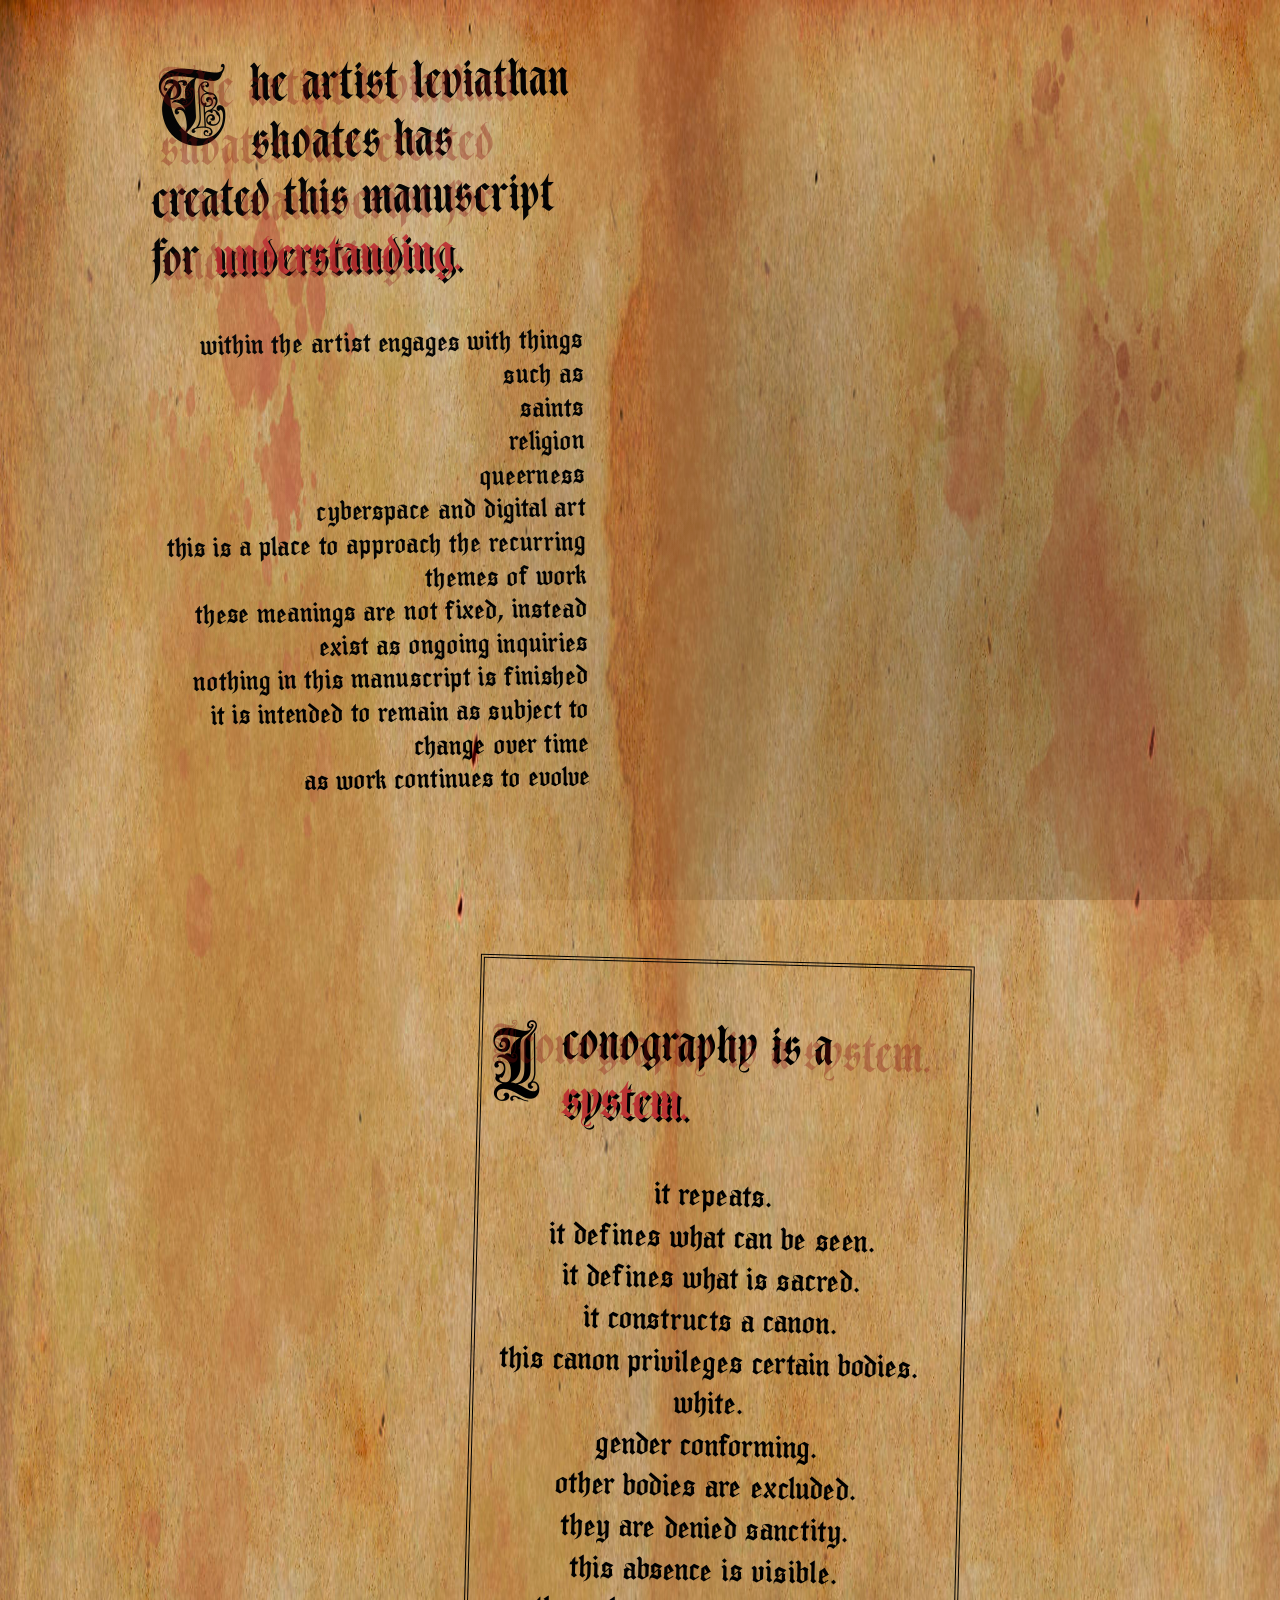
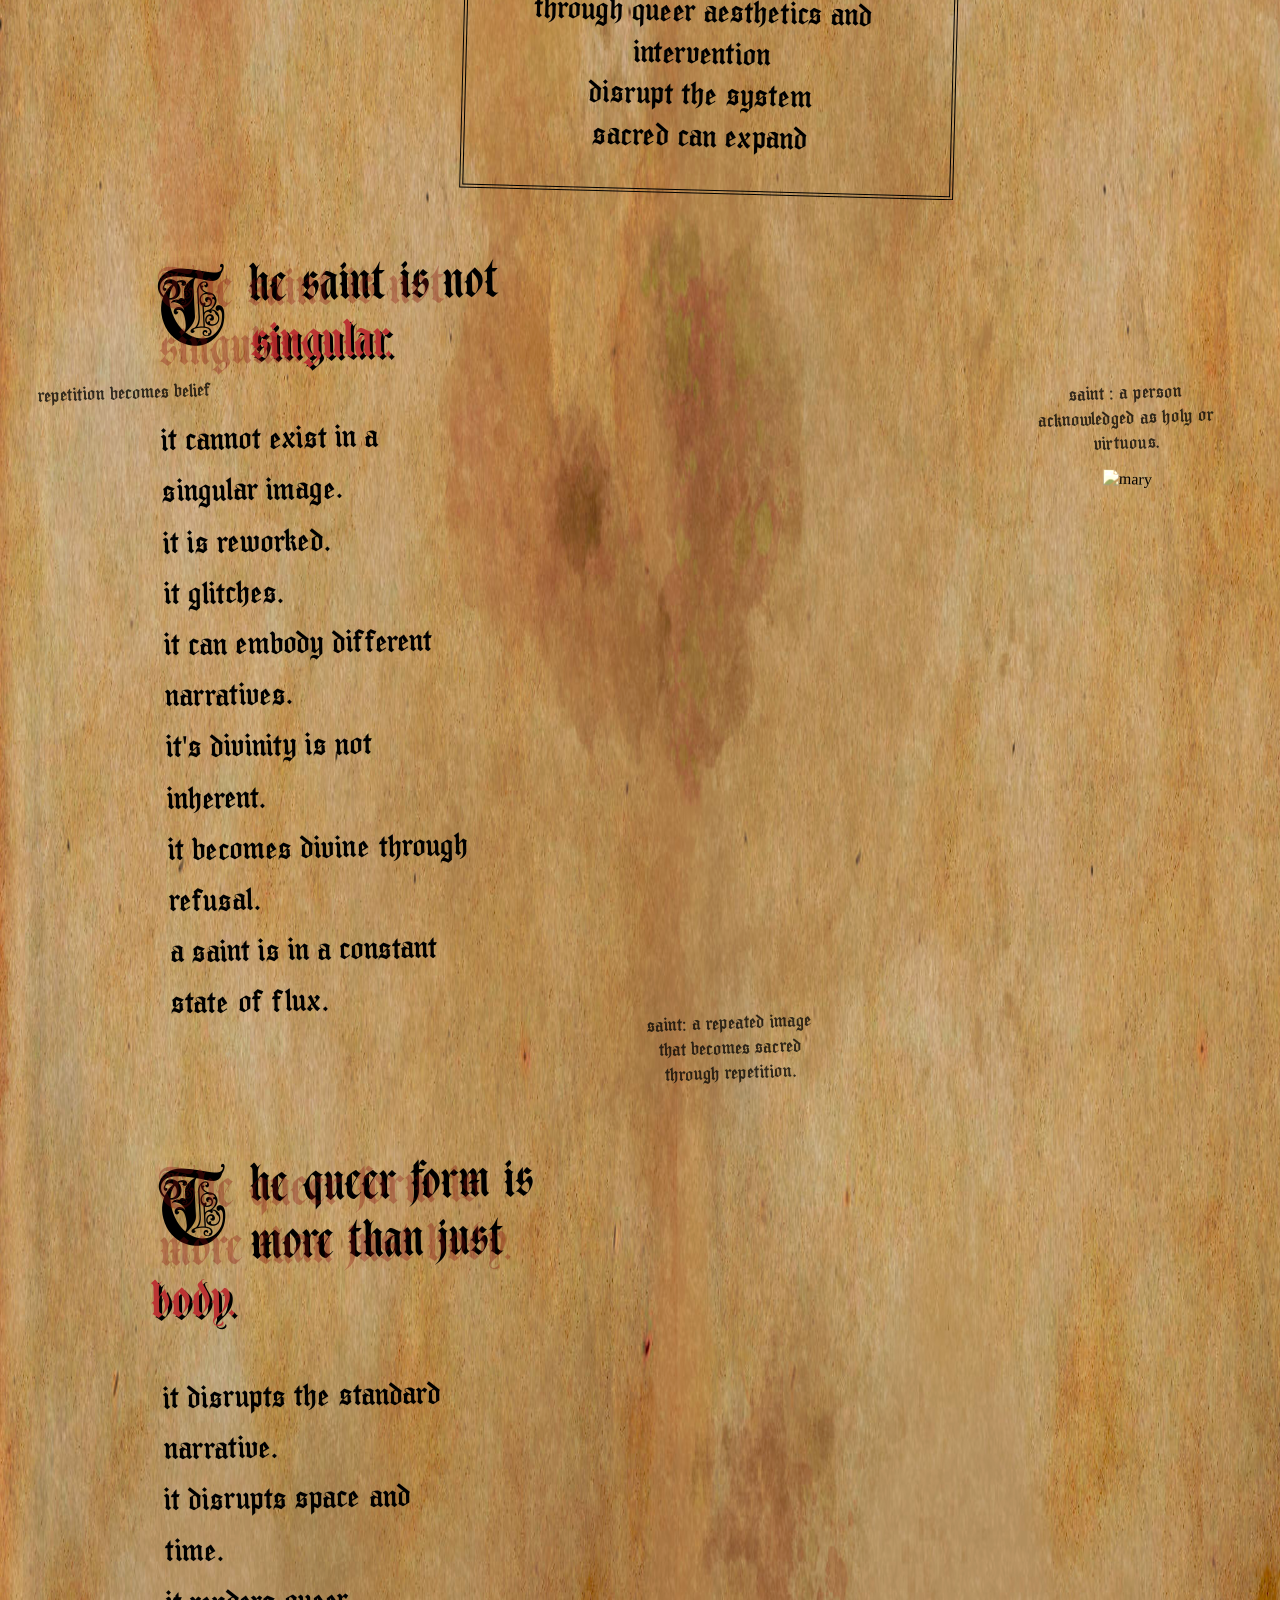
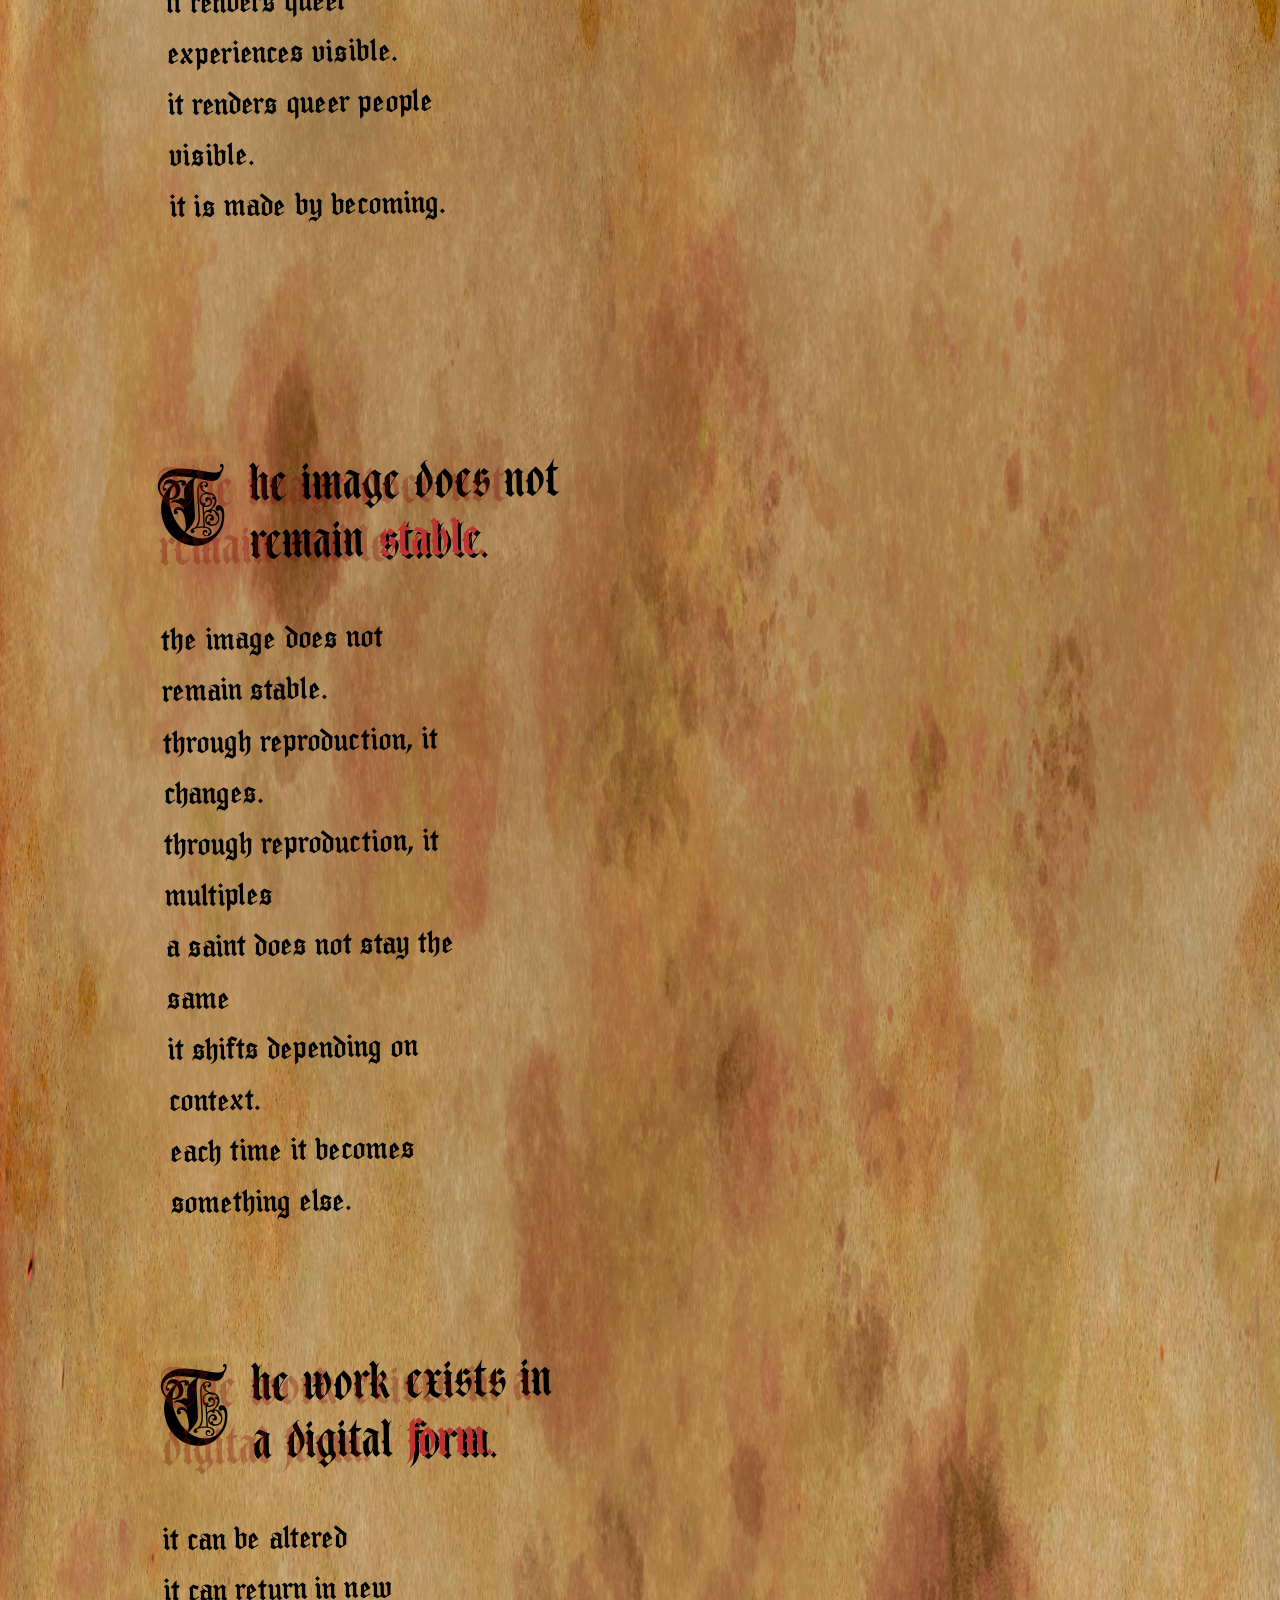
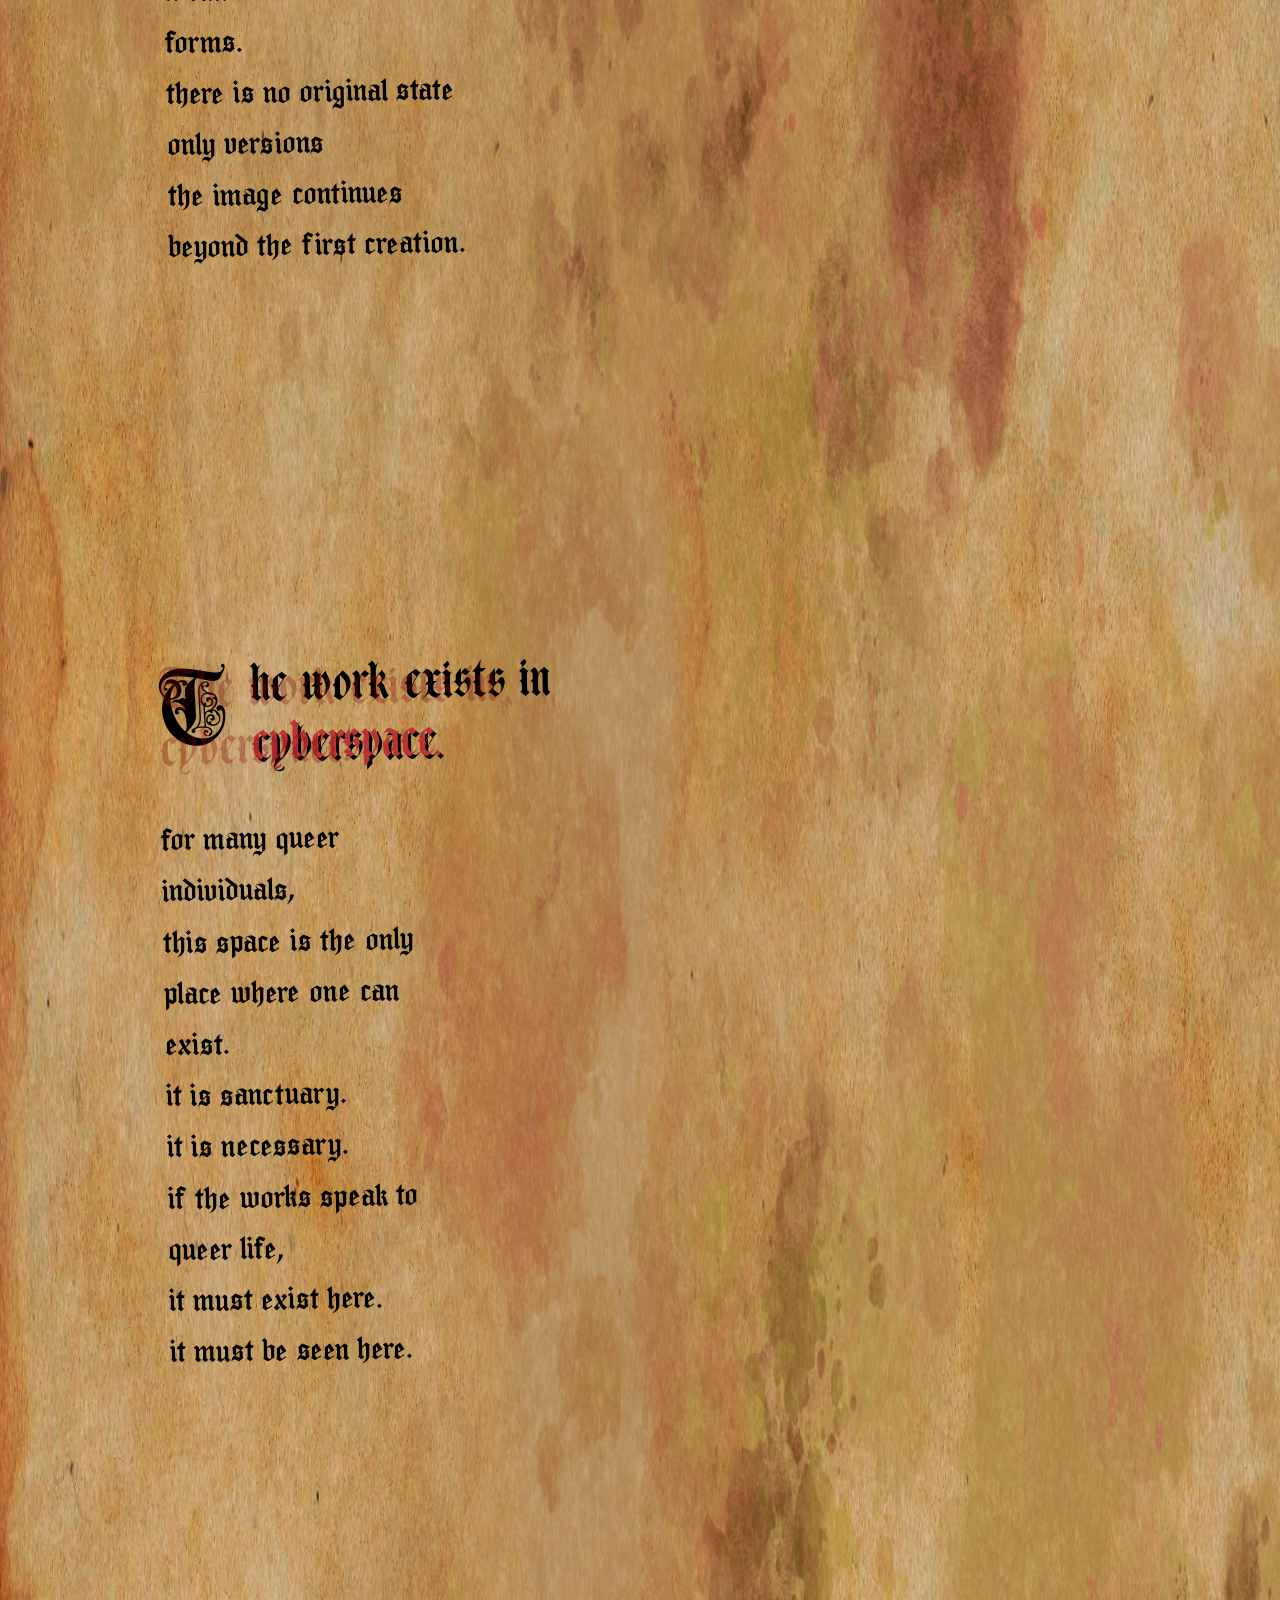
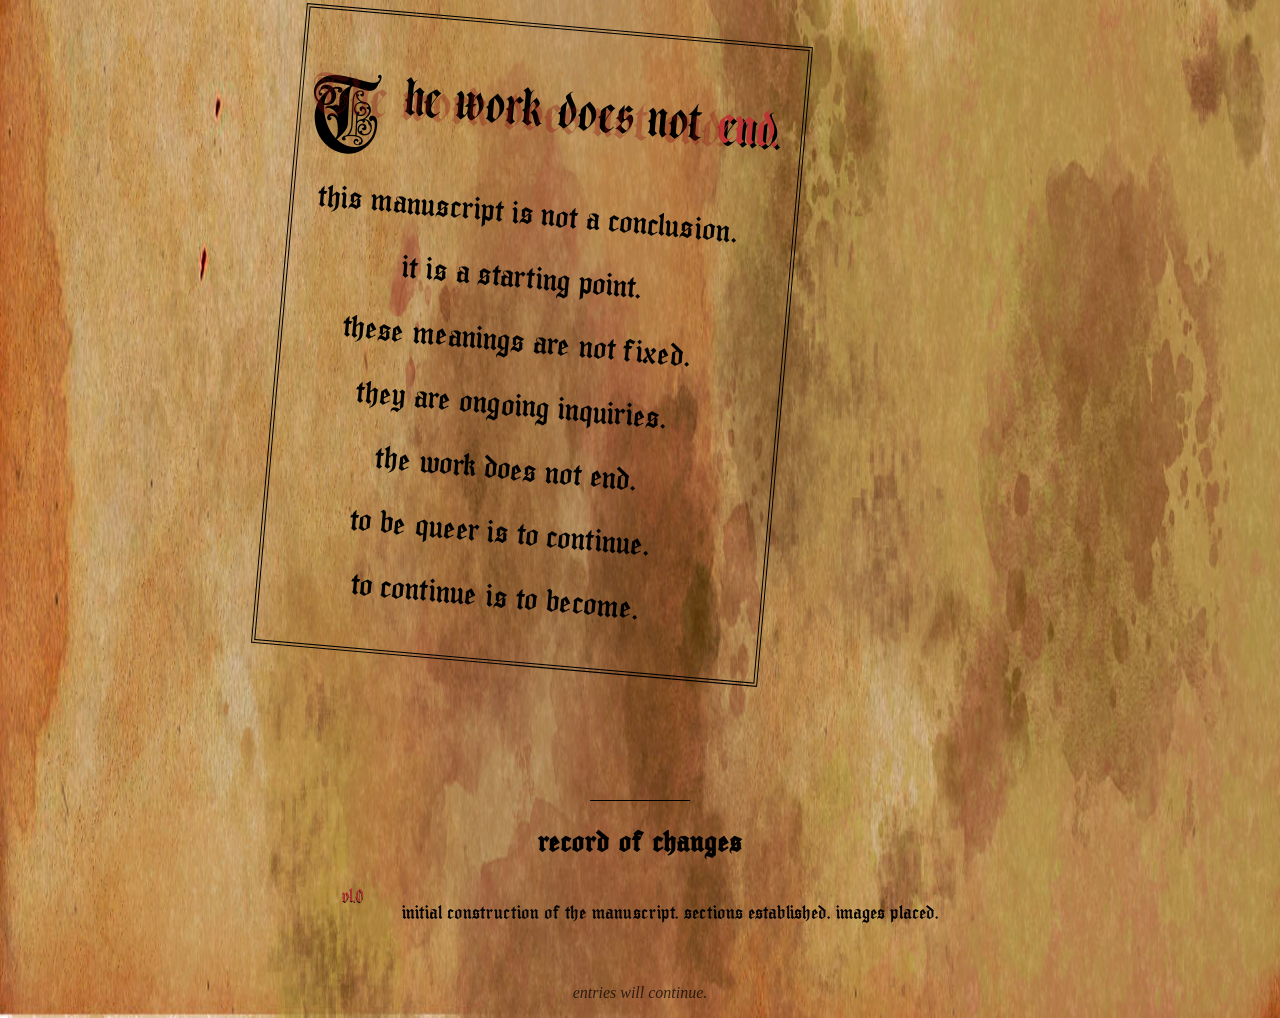
==== commit 72a8db7c: "all main text and starting margin text Co-authored-by: Copilot <copilot@github.com>" ====
--- a/main.html
+++ b/main.html
@@ -1,92 +1,296 @@
-<!DOCTYPE html>
+<!doctype html>
 <html lang="en">
   <head>
     <meta charset="utf-8" />
-    <meta name="viewport" content="width=device-width, initial-scale=1.0">
+    <meta name="viewport" content="width=device-width, initial-scale=1.0" />
 
     <title>Illuminated Manuscript</title>
 
-    <link rel="stylesheet" type="text/css" href="style.css">
+    <link rel="stylesheet" type="text/css" href="style.css" />
 
     <script src="libraries/p5.min.js"></script>
     <script src="libraries/p5.sound.min.js"></script>
   </head>
 
   <body>
+    <!-- SECTION INTRODUCTION -->
 
     <div class="section" id="introduction">
-
-      <!-- P5.js Canvas -->
-      <div class ="canvas-container" id="sketch2">
-      </div> 
-
-      <!-- Text --> 
-      <div class="text-container">
-          <p class="manuscript-text" data-text="The artist leviathan shoates has created this manuscript for understanding.">
-      <span class="initial">T</span>
-      he artist leviathan shoates has created this manuscript for  <span class="accent"> understanding.</span>
-    </p>
-
-    <p class="body-text" id="body-text-intro">
-      within the artist engages with things such as <br>
-      saints<br>
-      religion<br>
-      queerness<br> 
-      cyberspace and digital art<br>
-      this is a place to approach the recurring themes of work <br> 
-      these meanings are not fixed, instead exist as ongoing inquiries <br>   
-      nothing in this manuscript is finished <br> 
-      it is intended to remain as subject to change over time <br> 
-      as work continues to evolve <br> 
-
-    </p>
-    </div> 
+      <!-- P5.js Canvas -->
+      <div class="canvas-container" id=""></div>
+
+      <!-- Text -->
+      <div class="text-container">
+        <p
+          class="manuscript-text"
+          data-text="The artist leviathan shoates has created this manuscript for understanding."
+        >
+          <span class="initial">T</span>
+          he artist leviathan shoates has created this manuscript for
+          <span class="accent"> understanding.</span>
+        </p>
+
+        <p class="body-text" id="body-text-intro">
+          within the artist engages with things such as <br />
+          saints<br />
+          religion<br />
+          queerness<br />
+          cyberspace and digital art<br />
+          this is a place to approach the recurring themes of work <br />
+          these meanings are not fixed, instead exist as ongoing inquiries
+          <br />
+          nothing in this manuscript is finished <br />
+          it is intended to remain as subject to change over time <br />
+          as work continues to evolve <br />
+        </p>
+      </div>
+
+      <!-- Image -->
+      <div class="image-container"></div>
+    </div>
+
+    <!-- SECTION 1: ICONOGRAPHY  -->
+
+    <div class="section" id="section1">
+      <!-- P5.js Canvas -->
+      <div class="canvas-container" id="sketch1"></div>
+
+      <!-- Text -->
+      <div class="text-container" id="text-container1">
+        <p class="manuscript-text" data-text="Iconography is a system.">
+          <span class="initial">I</span>
+          conography is a <span class="accent"> system.</span>
+        </p>
+
+        <p class="body-text" id="body-text-section1">
+          it repeats.<br />
+          it defines what can be seen.<br />
+          it defines what is sacred.<br />
+
+          it constructs a canon.<br />
+          this canon privileges certain bodies. <br />
+          white. <br />
+          gender conforming. <br />
+          other bodies are excluded. <br />
+          they are denied sanctity. <br />
+          this absence is visible. <br />
+          through queer aesthetics and intervention <br />
+          disrupt the system <br />
+          sacred can expand <br />
+        </p>
+      </div>
+
+      <!-- Image -->
+      <div class="image-container"></div>
+    </div>
+
+    <!-- SECTION 2: SAINTS -->
+
+    <div class="section" id="section2">
+      <!-- P5.js Canvas -->
+      <div class="canvas-container" id="sketch2">
+        <script src="sketch2.js"></script>
+      </div>
+
+      <div class="margin-text left" id="mtl-section2">
+        repetition becomes belief
+      </div>
+
+      <div class="margin-text right" id="mtr-section2">
+        saint : a person acknowledged as holy or virtuous.
+      </div>
+
+      <div class="margin-text right" id="mtr-section2_1">
+        saint: a repeated image that becomes sacred through repetition.
+      </div>
+
+      <!-- Text -->
+      <div class="text-container">
+        <p class="manuscript-text" data-text="The saint is not singular.">
+          <span class="initial">T</span>
+          he saint is not <span class="accent"> singular.</span>
+        </p>
+
+        <p class="body-text" id="body-text-section2">
+          it cannot exist in a singular image.<br />
+          it is reworked.<br />
+          it glitches.<br />
+          it can embody different narratives.<br />
+          it's divinity is not inherent.<br />
+          it becomes divine through refusal. <br />
+          a saint is in a constant state of flux.
+        </p>
+      </div>
+
+      <!-- Image -->
+      <div class="image-container">
+        <img src="assets/Coronation of Mary Framed.png" alt="mary" />
+      </div>
+    </div>
+
+    <!-- SECTION 3: QUEER FORM -->
+
+    <div class="section" id="section3">
+      <!-- P5.js Canvas -->
+      <div class="canvas-container" id="sketch"></div>
+
+      <!-- Text -->
+      <div class="text-container">
+        <p
+          class="manuscript-text"
+          data-text="The queer form is more than just body."
+        >
+          <span class="initial">T</span>
+          he queer form is more than just <span class="accent"> body.</span>
+        </p>
+
+        <p class="body-text" id="body-text-section3">
+          it disrupts the standard narrative. <br />
+          it disrupts space and time. <br />
+          it renders queer experiences visible. <br />
+          it renders queer people visible. <br />
+          it is made by becoming. <br />
+        </p>
+      </div>
+    </div>
 
     <!-- Image -->
-     <div class="image-container"> 
-     </div>
-
-       
-    </div>
-
-
-    <div class = "section" id="section1">
-
-      <!-- P5.js Canvas -->
-      <div class ="canvas-container" id="sketch2">
-        <script src="sketch2.js"></script>
-      </div> 
-
-      <!-- Text --> 
-      <div class="text-container">
-          <p class="manuscript-text" data-text="The saint is not singular.">
-      <span class="initial">T</span>
-      he saint is not  <span class="accent"> singular.</span>
-    </p>
-
-    <p class="body-text" id="body-text-section1">
-      it cannot exist in a singular image.<br>
-      it is reworked.<br>
-      it glitches.<br>
-      it can embody different narratives.<br> 
-      it's divinity is not inherent.<br>
-      it becomes divine through refusal. <br> 
-      a saint is in a constant state of flux. 
-    </p>
-    </div> 
-
-    <!-- Image -->
-     <div class="image-container"> 
-      <img src="assets/Coronation of Mary Framed.png" alt="mary">
-     </div>
-
-
-    </div> 
-      
-
-
-
+
+    <!-- SECTION 4: REPRODUCTION -->
+
+    <div class="section" id="section4">
+      <!-- P5.js Canvas -->
+      <div class="canvas-container" id="sketch4">
+        <script src="sketch4.js"></script>
+      </div>
+
+      <!-- Text -->
+      <div class="text-container">
+        <p
+          class="manuscript-text"
+          data-text="The image does not remain stable."
+        >
+          <span class="initial">T</span>
+          he image does not remain <span class="accent"> stable.</span>
+        </p>
+
+        <p class="body-text" id="body-text-section4">
+          the image does not remain stable. <br />
+
+          through reproduction, it changes. <br />
+          through reproduction, it multiples <br />
+
+          a saint does not stay the same <br />
+          it shifts depending on context. <br />
+
+          each time it becomes something else.<br />
+        </p>
+
+        <!-- Image -->
+      </div>
+    </div>
+
+    <!-- SECTION 5: DIGITAL ART -->
+
+    <div class="section" id="section5">
+      <!-- P5.js Canvas -->
+      <div class="canvas-container" id="sketch4"></div>
+
+      <!-- Text -->
+      <div class="text-container">
+        <p
+          class="manuscript-text"
+          data-text="The work exists in a digital form."
+        >
+          <span class="initial">T</span>
+          he work exists in a digital <span class="accent"> form.</span>
+        </p>
+
+        <p class="body-text" id="body-text-section5">
+          it can be altered <br />
+          it can return in new forms. <br />
+
+          there is no original state <br />
+          only versions <br />
+
+          the image continues beyond the first creation. <br />
+        </p>
+
+        <!-- Image -->
+      </div>
+    </div>
+
+    <!-- SECTION 6: CYBERSPACE -->
+
+    <div class="section" id="section6">
+      <!-- P5.js Canvas -->
+      <div class="canvas-container" id="sketch4"></div>
+
+      <!-- Text -->
+      <div class="text-container">
+        <p class="manuscript-text" data-text="The work exists in cyberspace.">
+          <span class="initial">T</span>
+          he work exists in <span class="accent"> cyberspace.</span>
+        </p>
+
+        <p class="body-text" id="body-text-section6">
+          for many queer individuals, <br />
+          this space is the only place where one can exist. <br />
+
+          it is sanctuary. <br />
+          it is necessary. <br />
+
+          if the works speak to queer life, <br />
+          it must exist here. <br />
+
+          it must be seen here. <br />
+        </p>
+
+        <!-- Image -->
+      </div>
+    </div>
+
+    <!-- SECTION 7: CONCLUSION -->
+
+    <div class="section" id="section7">
+      <!-- P5.js Canvas -->
+      <div class="canvas-container" id="sketch4"></div>
+
+      <!-- Text -->
+      <div class="text-container" id="text-container7">
+        <p class="manuscript-text" data-text="The work does not end.">
+          <span class="initial">T</span>
+          he work does not <span class="accent"> end.</span>
+        </p>
+
+        <p class="body-text" id="body-text-section7">
+          this manuscript is not a conclusion. <br />
+          it is a starting point. <br />
+
+          these meanings are not fixed. <br />
+          they are ongoing inquiries. <br />
+
+          the work does not end. <br />
+          to be queer is to continue. <br />
+          to continue is to become. <br />
+        </p>
+
+        <!-- Image -->
+      </div>
+    </div>
+
+    <!-- SECTION 7: CHANGELOG -->
+    <div class="changelog-section" id="changelog">
+      <h2 class="changelog-title">record of changes</h2>
+
+      <div class="changelog-entry">
+        <span class="version">v1.0</span>
+        <p>
+          initial construction of the manuscript. sections established. images
+          placed.
+        </p>
+      </div>
+      <p class="changelog-ending">entries will continue.</p>
+    </div>
   </body>
-
-
-</html>+</html>
--- a/style.css
+++ b/style.css
@@ -3,7 +3,8 @@
   margin: 0;
   padding: 0;
   box-sizing: border-box;
-  background: url(assets/websitebg2.jpg);
+  background: url(assets/website3.jpg);
+  background-repeat: round;
   background-size: cover;
 }
 
@@ -16,8 +17,16 @@
   width: 100%;
   margin: auto;
   display: flex;
-  position: relative; 
-  overflow:hidden;
+  position: relative;
+  overflow: hidden;
+}
+
+.changelog {
+  height: auto;
+  padding: 120px 0;
+  display: flex;
+  justify-content: center;
+  align-items: flex-start;
 }
 
 /* P5 CANVAS */
@@ -30,14 +39,17 @@
 
 /* TEXT STYLES */
 
+/*  fonts  */
 @font-face {
-  font-family: 'PistonBlack';
-  src: url('assets/PistonBlack-Regular.ttf') format('woff2'); 
+  font-family: "PistonBlack";
+  src: url("assets/PistonBlack-Regular.ttf") format("woff2");
 }
 @font-face {
-  font-family: 'Cathdra';
-  src: url('assets/IT-Cathdra.otf') format('woff2') 
-}
+  font-family: "Cathdra";
+  src: url("assets/IT-Cathdra.otf") format("woff2");
+}
+
+/*  text containers  */
 
 .text-container {
   position: absolute;
@@ -48,11 +60,27 @@
   z-index: 2;
 }
 
+#text-container1 {
+  margin-top: 5%;
+  max-width: 500px;
+  margin-left: 25%;
+  transform: rotate(1.5deg);
+  outline: double 4px rgb(0, 0, 0);
+}
+
+#text-container7 {
+  margin-top: 10%;
+  max-width: 500px;
+  margin-left: 10%;
+  transform: rotate(5deg);
+  outline: double 4px rgb(0, 0, 0);
+}
+
 /*  misaligned text  */
 
 .manuscript-text {
-  font-family: 'PistonBlack';
-  position: relative; 
+  font-family: "PistonBlack";
+  position: relative;
   font-size: clamp(2rem, 4vw, 3rem);
   line-height: 1.2;
 }
@@ -69,11 +97,12 @@
 /* accent word */
 .accent {
   color: #b33;
+  text-shadow: 3px 3px rgb(0, 0, 0);
 }
 
 /*  body text  */
 .body-text {
-  font-family: 'Cathdra';
+  font-family: "Cathdra";
   font-size: 2rem;
   line-height: 1.6;
   max-width: 300px;
@@ -82,16 +111,27 @@
 }
 
 #body-text-intro {
-  font-family: 'Cathdra';
   font-size: 1.75rem;
   line-height: 1.2;
   max-width: 500px;
   text-align: right;
 }
 
+#body-text-section1 {
+  line-height: 1.3;
+  max-width: 450px;
+  text-align: center;
+}
+
+#body-text-section7 {
+  line-height: 2;
+  max-width: 450px;
+  text-align: center;
+}
+
 /* initial capital */
 .initial {
-  font-family: 'PistonBlack';
+  font-family: "PistonBlack";
   float: left;
   font-size: 5.5rem;
   line-height: 0.8;
@@ -99,11 +139,7 @@
   margin-top: 5px;
   padding: 10px;
 
-  background: radial-gradient(
-    circle,
-    rgba(102, 75, 6, 0.25),
-    transparent 70%
-  );
+  background: radial-gradient(circle, rgba(102, 75, 6, 0.25), transparent 70%);
 
   box-shadow:
     0 0 20px rgba(255, 215, 120, 0.25),
@@ -113,7 +149,33 @@
 }
 
 /* margin text */
-
+.margin-text {
+  position: absolute;
+  top: 20%;
+  font-family: "Cathdra";
+  font-size: 1.2rem;
+  max-width: 180px;
+  opacity: 0.75;
+  transform: rotate(-2deg);
+  z-index: 2;
+}
+
+/* left side */
+.margin-text.left {
+  left: 3%;
+  text-align: right;
+}
+
+/* right side */
+.margin-text.right {
+  right: 5%;
+  text-align: center;
+}
+
+#mtr-section2_1 {
+  top: 90%;
+  left: 50%;
+}
 
 /* IMAGE STYLES */
 
@@ -137,8 +199,97 @@
   z-index: 999;
 
   background:
-    radial-gradient(circle at 20% 30%, rgba(255,255,255,0.03), transparent 45%),
-    radial-gradient(circle at 80% 70%, rgba(0,0,0,0.25), transparent 55%);
+    radial-gradient(
+      circle at 20% 30%,
+      rgba(255, 255, 255, 0.03),
+      transparent 45%
+    ),
+    radial-gradient(circle at 80% 70%, rgba(0, 0, 0, 0.25), transparent 55%);
 
   pointer-events: none;
-}+}
+
+/*  SCROLLBAR  */
+::-webkit-scrollbar {
+  width: 16px;
+}
+
+::-webkit-scrollbar-track {
+  background: rgb(156, 117, 75);
+  border-left: 2px solid #8b4513;
+}
+
+::-webkit-scrollbar-thumb {
+  background: #daa520;
+  background-image: linear-gradient(to bottom, #f4e4bc, #c7920b);
+  border: 1px solid #8b4513;
+}
+
+::-webkit-scrollbar-button:single-button {
+  background-color: #f4e4bc;
+  height: 20px;
+  border: 1px solid #8b4513;
+  background-size: 15px;
+  background-position: center;
+}
+
+::-webkit-scrollbar-button:vertical:decrement {
+  background-image: url("assets/cross.png");
+}
+
+::-webkit-scrollbar-button:vertical:increment {
+  background-image: url("assets/cross.png");
+  background-color: #c7920b;
+}
+
+/* CHANGELOG SECTION */
+
+.changelog-section {
+  position: relative;
+  display: flex;
+  flex-direction: column;
+  align-items: center;
+  overflow: hidden;
+}
+
+.changelog-section::before {
+  content: "";
+  width: 100px;
+  height: 1px;
+  background: rgba(0, 0, 0);
+  position: absolute;
+  top: 0;
+}
+
+/* title */
+.changelog-title {
+  font-family: "Cathdra";
+  font-size: 1.8rem;
+  margin-bottom: 20px;
+  letter-spacing: 1px;
+}
+
+/* each entry */
+.changelog-entry {
+  position: relative;
+  padding-left: 60px;
+  font-family: "Cathdra";
+  font-size: 1.2rem;
+}
+
+.version {
+  position: absolute;
+  left: 0;
+  top: 0;
+  font-family: "PistonBlack";
+  font-size: 1rem;
+  color: #b33;
+  text-shadow: 0.5px 0.5px rgb(0, 0, 0);
+}
+
+/* ending line */
+.changelog-ending {
+  margin-top: 40px;
+  font-style: italic;
+  opacity: 0.7;
+}
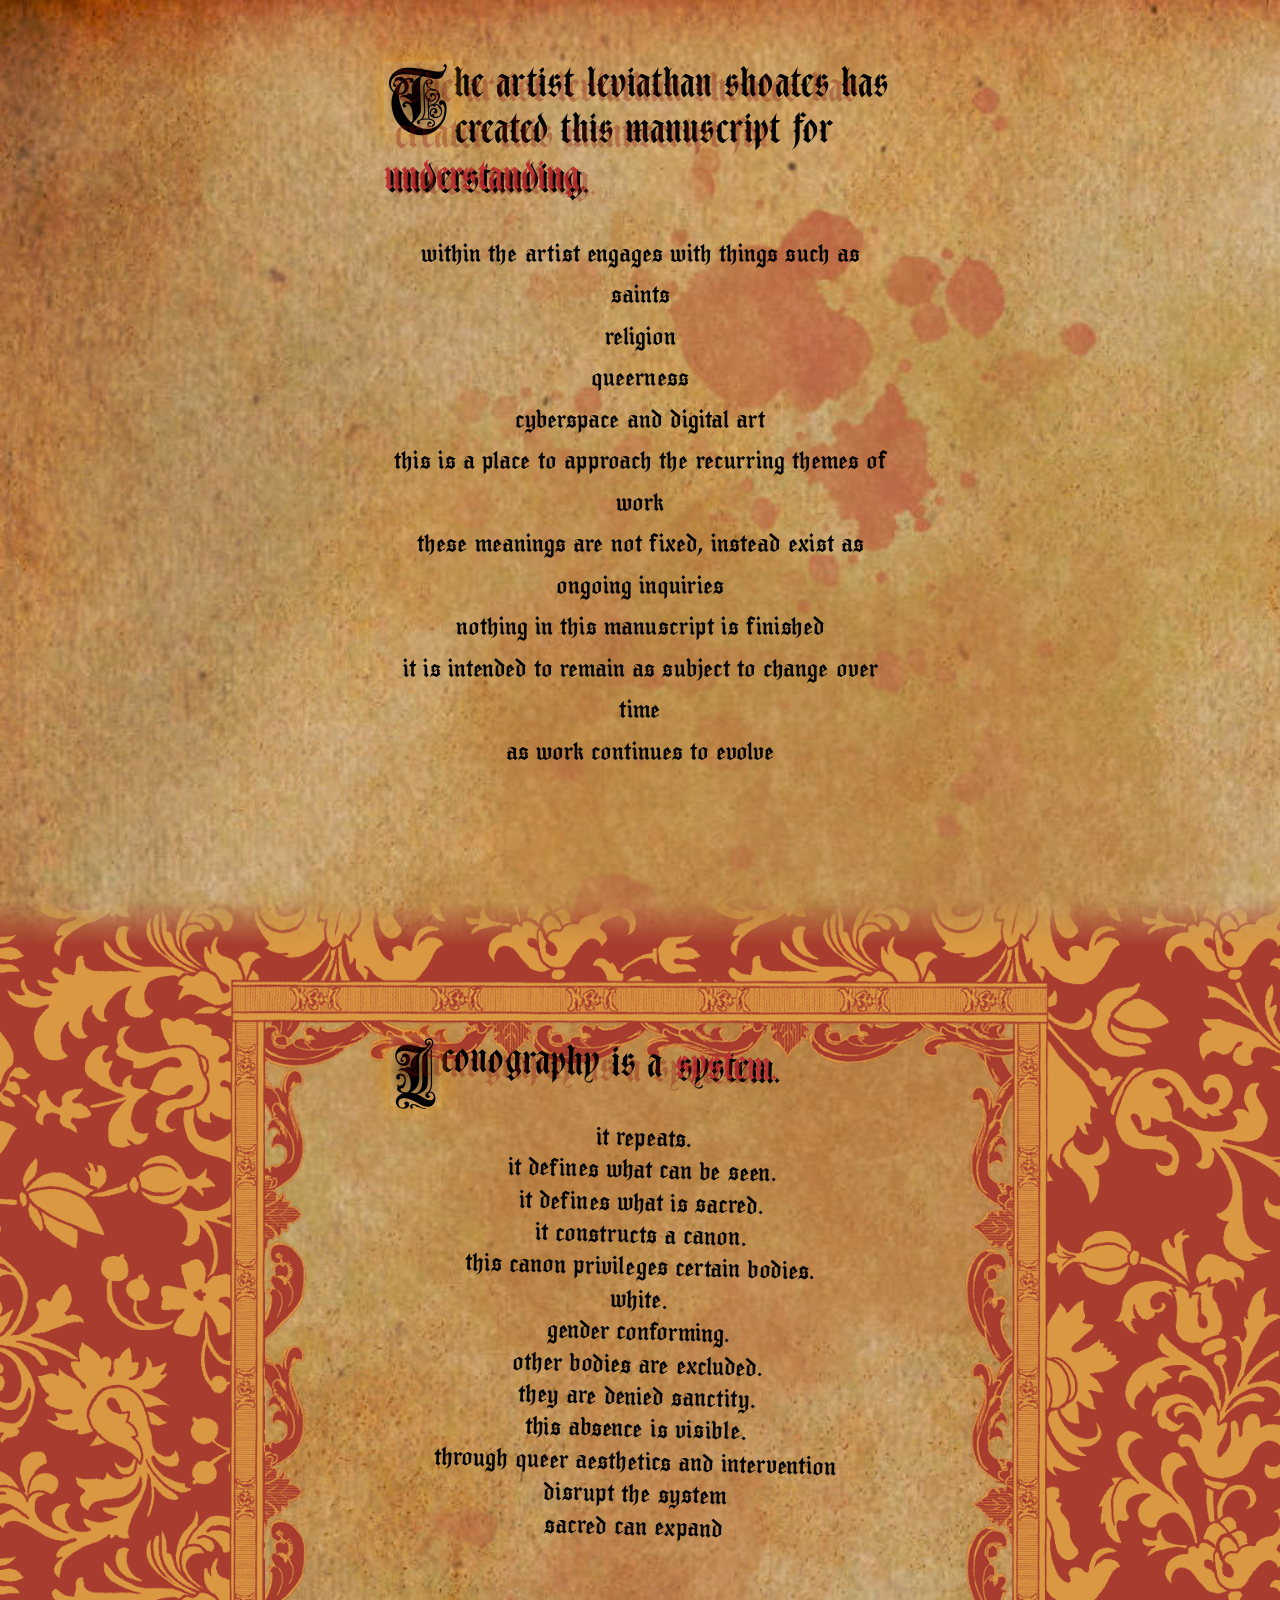
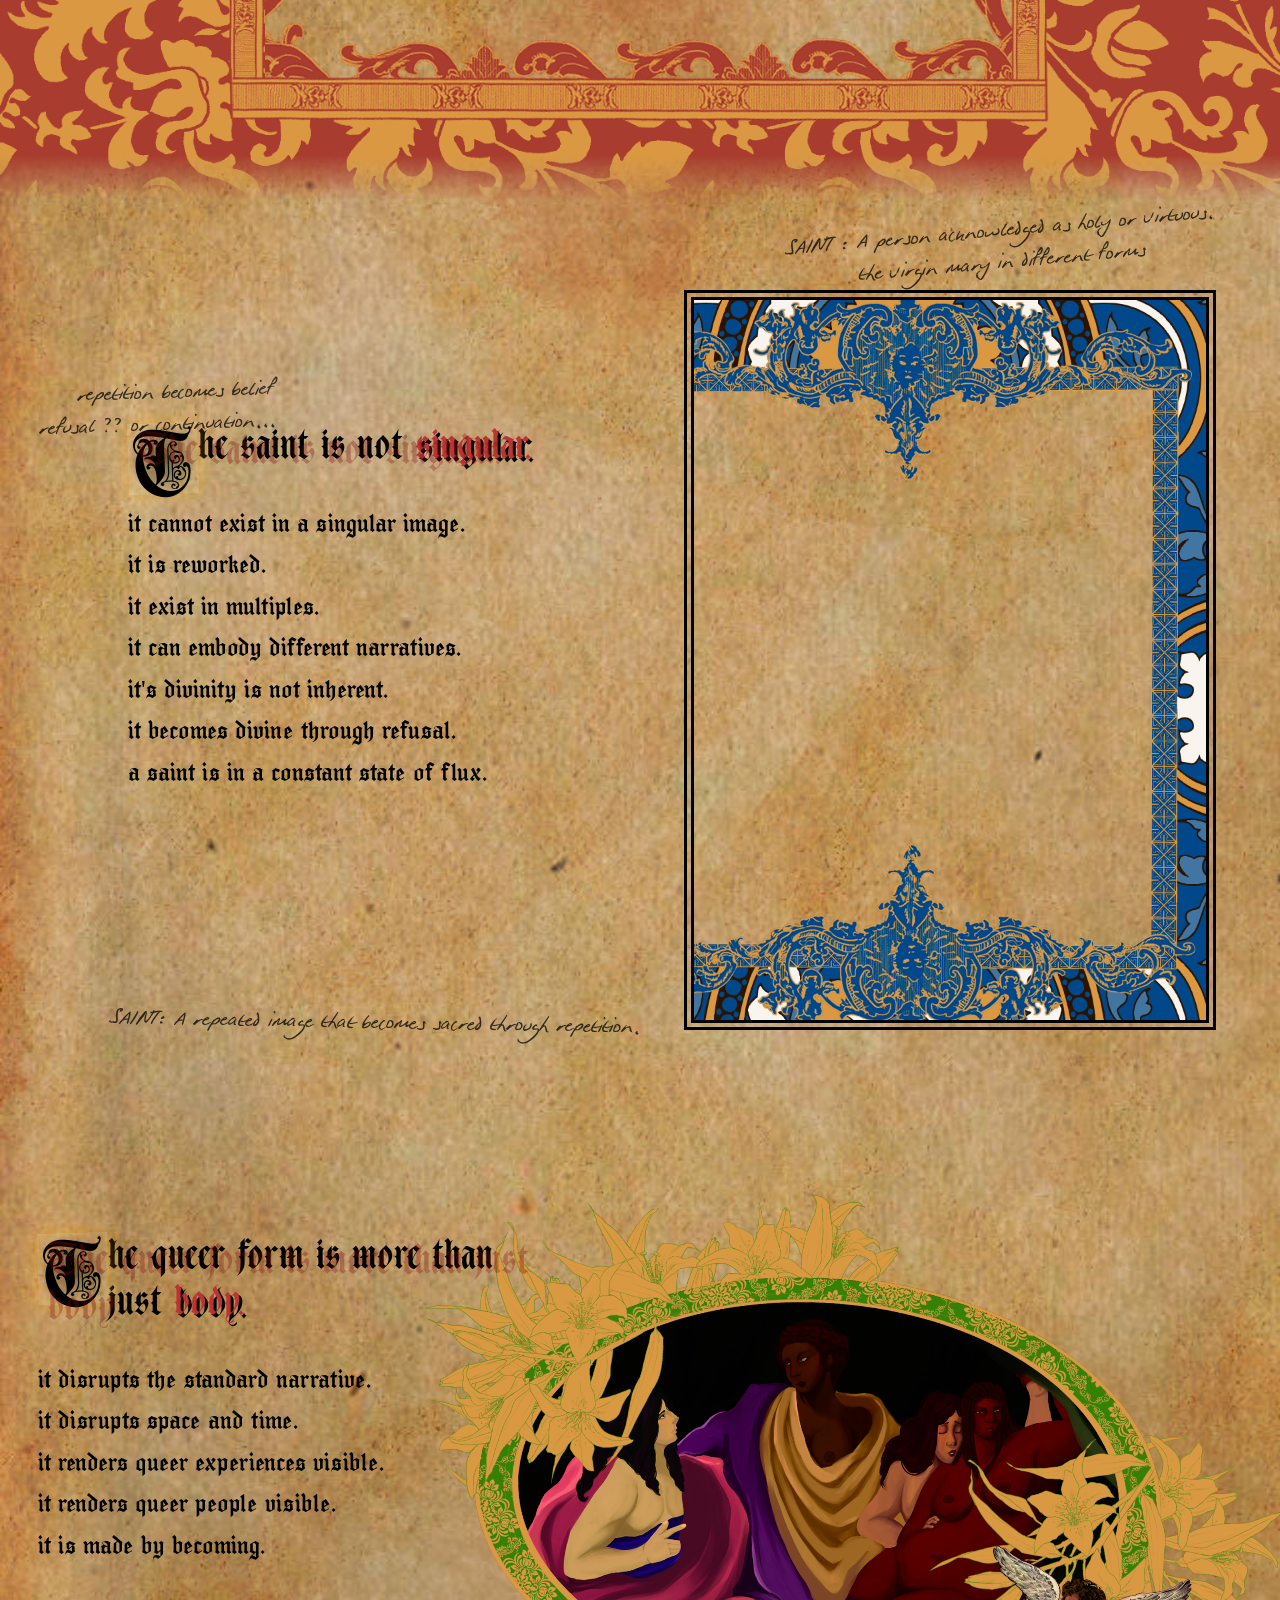
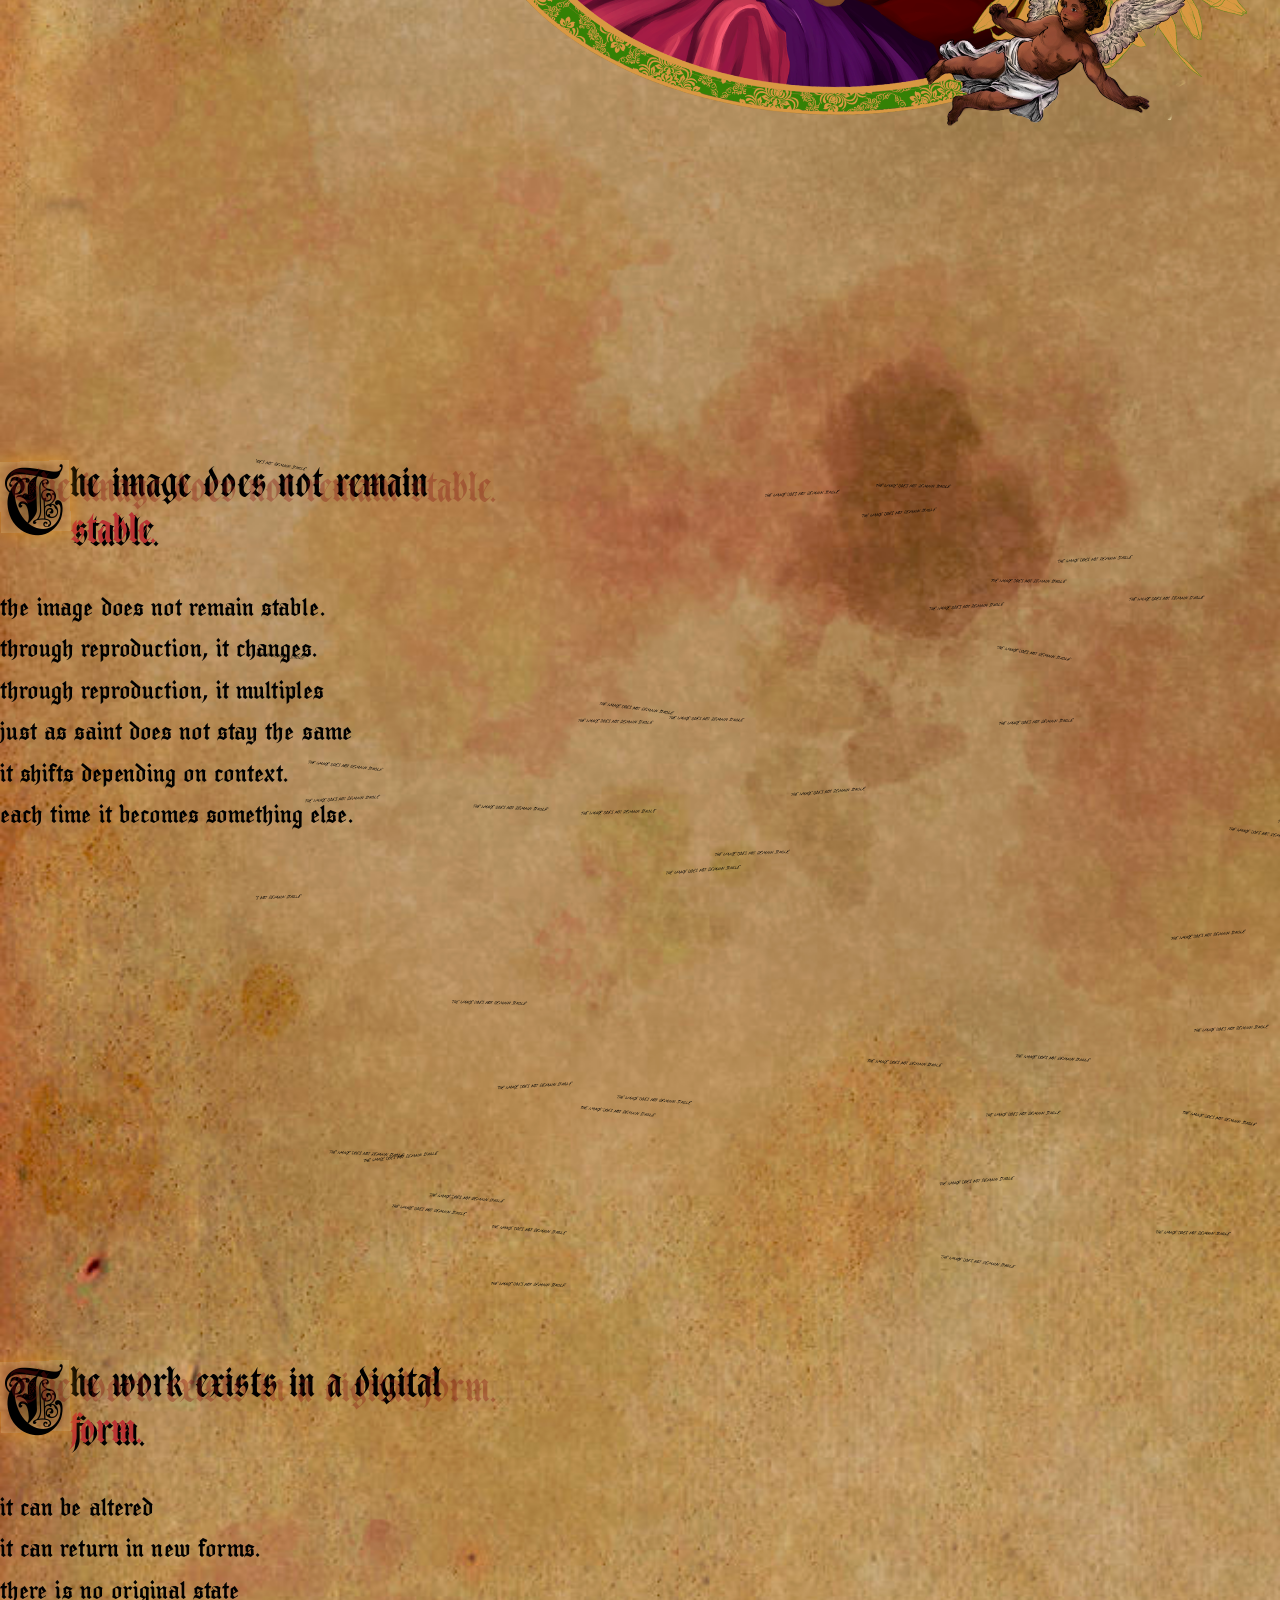
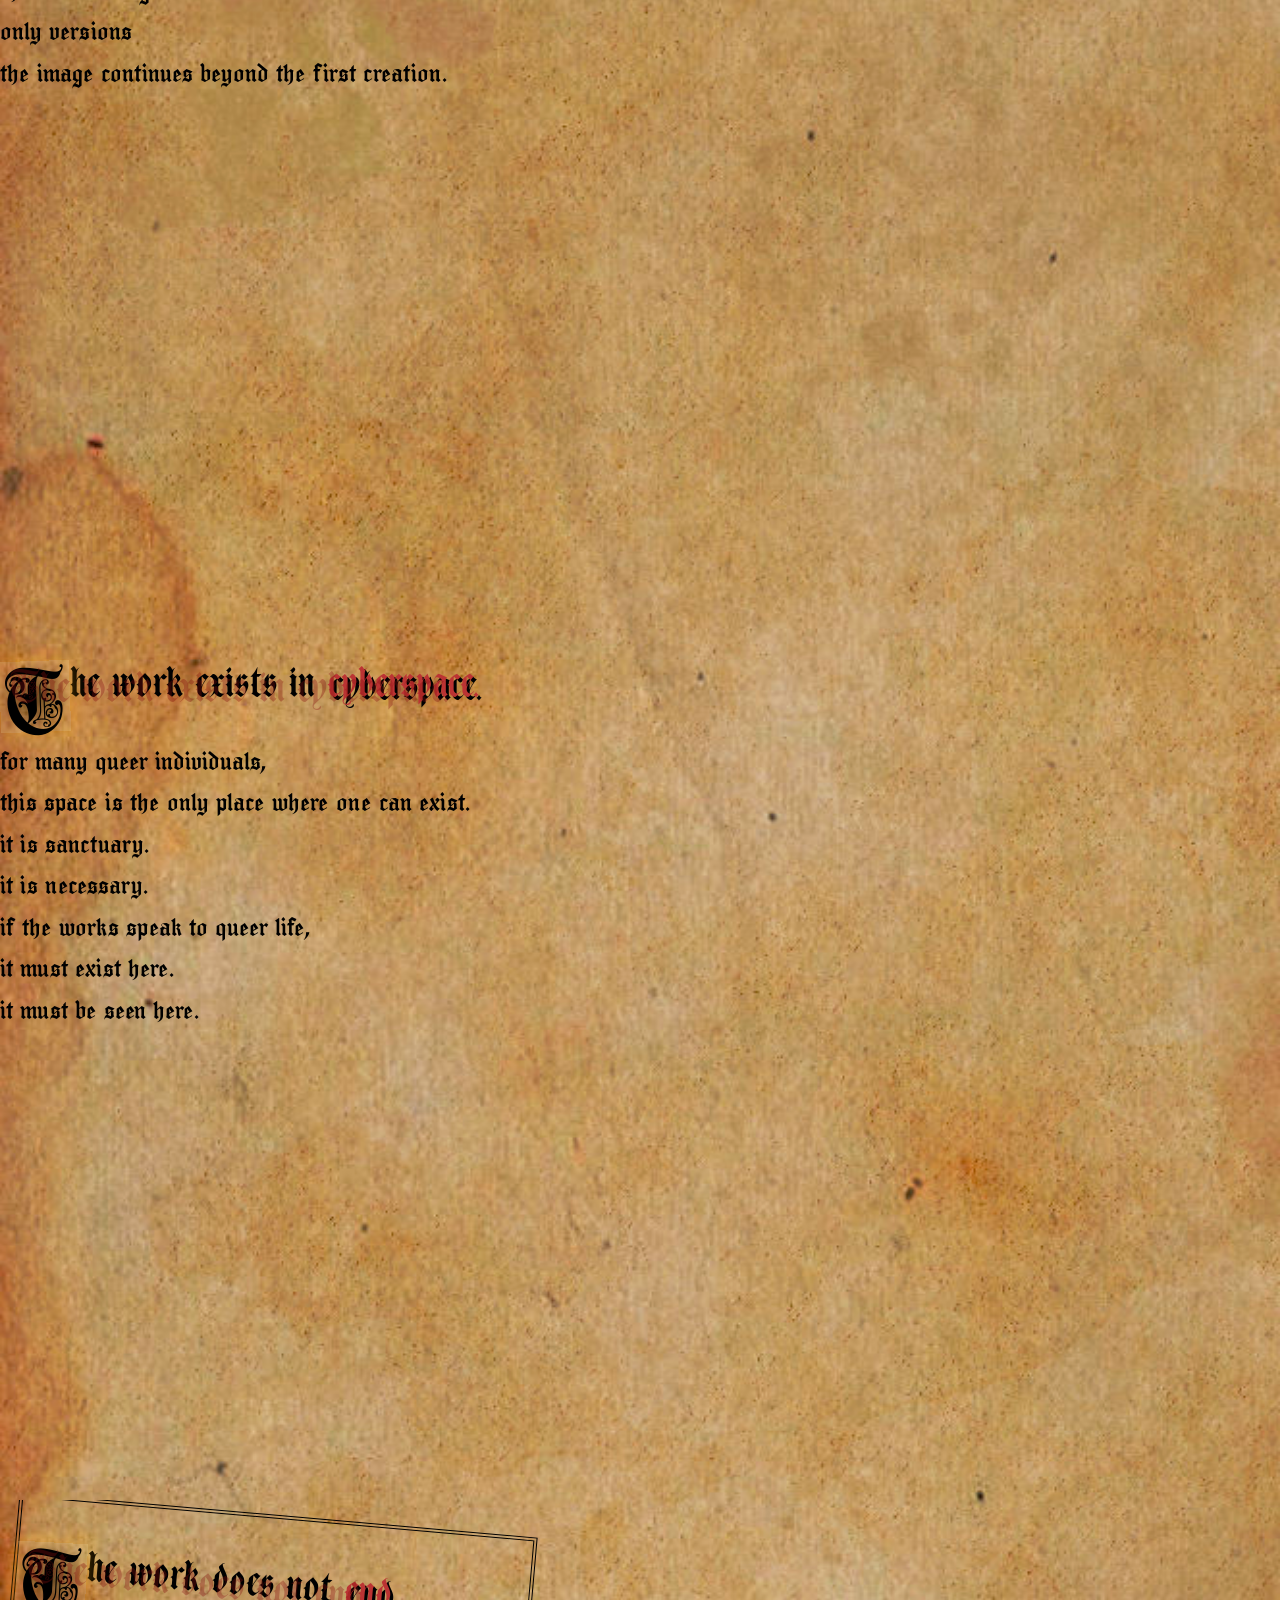
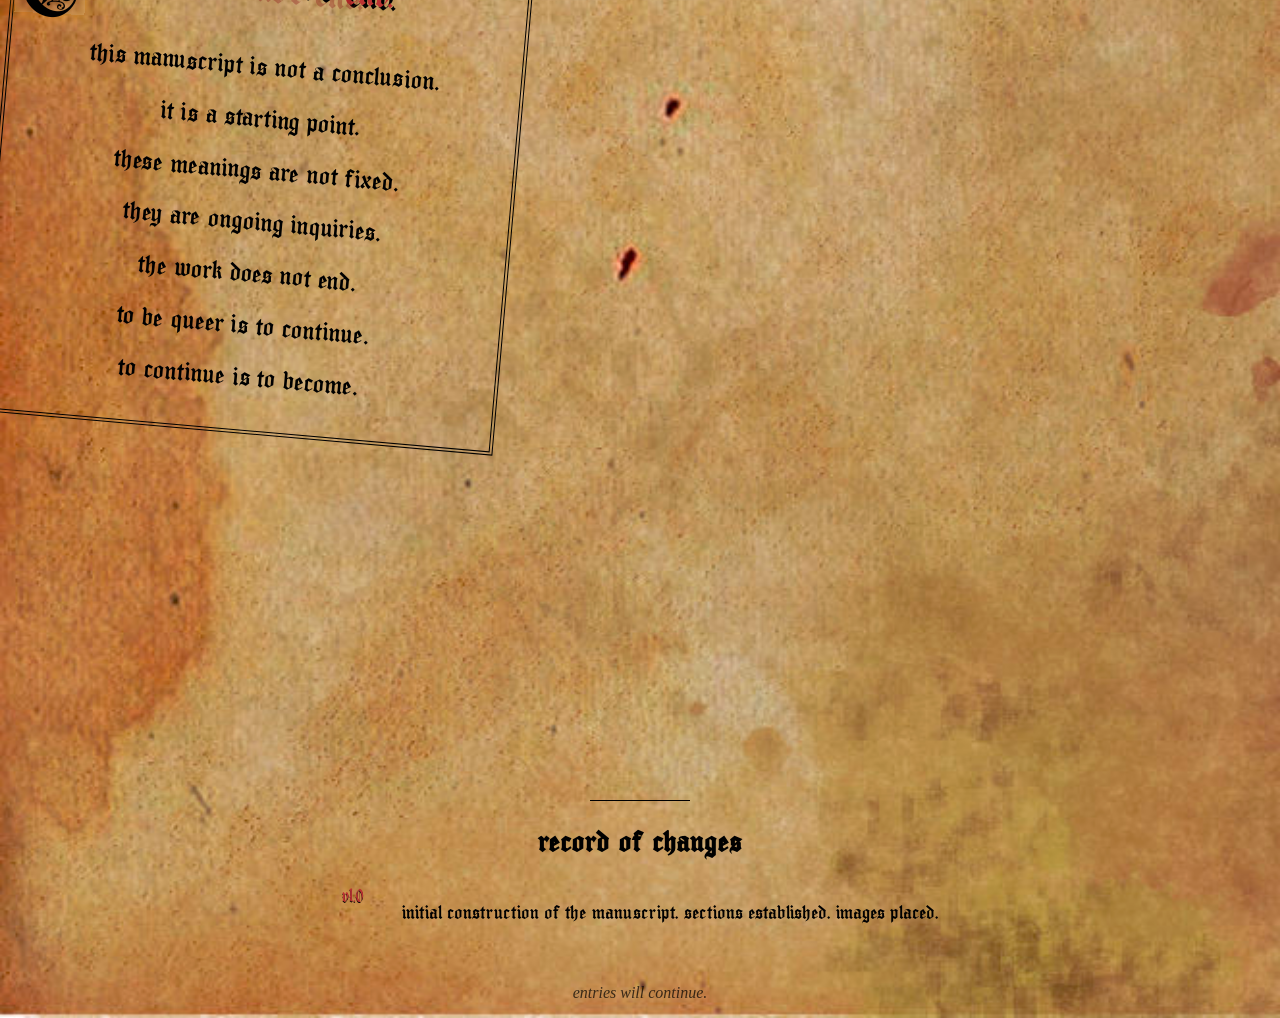
==== commit b7797f24: "intro - repetiton" ====
--- a/main.html
+++ b/main.html
@@ -20,7 +20,7 @@
       <div class="canvas-container" id=""></div>
 
       <!-- Text -->
-      <div class="text-container">
+      <div class="text-container" id="text-containerintro">
         <p
           class="manuscript-text"
           data-text="The artist leviathan shoates has created this manuscript for understanding."
@@ -52,8 +52,8 @@
     <!-- SECTION 1: ICONOGRAPHY  -->
 
     <div class="section" id="section1">
-      <!-- P5.js Canvas -->
-      <div class="canvas-container" id="sketch1"></div>
+
+      <div class="fullframe" id="frame1"> 
 
       <!-- Text -->
       <div class="text-container" id="text-container1">
@@ -79,9 +79,7 @@
           sacred can expand <br />
         </p>
       </div>
-
-      <!-- Image -->
-      <div class="image-container"></div>
+      </div>
     </div>
 
     <!-- SECTION 2: SAINTS -->
@@ -89,23 +87,27 @@
     <div class="section" id="section2">
       <!-- P5.js Canvas -->
       <div class="canvas-container" id="sketch2">
+        <div class = "canvasframe" id="canvasframe2">
         <script src="sketch2.js"></script>
+        </div>
       </div>
 
       <div class="margin-text left" id="mtl-section2">
-        repetition becomes belief
+        repetition becomes belief <br/> 
+        refusal ?? or continuation...
       </div>
 
       <div class="margin-text right" id="mtr-section2">
-        saint : a person acknowledged as holy or virtuous.
+        SAINT : A person acknowledged as holy or virtuous. <br/>
+        the virgin mary in different forms
       </div>
 
       <div class="margin-text right" id="mtr-section2_1">
-        saint: a repeated image that becomes sacred through repetition.
-      </div>
-
-      <!-- Text -->
-      <div class="text-container">
+        SAINT: A repeated image that becomes sacred through repetition.
+      </div>
+
+      <!-- Text -->
+      <div class="text-container" id="text-container2">
         <p class="manuscript-text" data-text="The saint is not singular.">
           <span class="initial">T</span>
           he saint is not <span class="accent"> singular.</span>
@@ -114,7 +116,7 @@
         <p class="body-text" id="body-text-section2">
           it cannot exist in a singular image.<br />
           it is reworked.<br />
-          it glitches.<br />
+          it exist in multiples.<br />
           it can embody different narratives.<br />
           it's divinity is not inherent.<br />
           it becomes divine through refusal. <br />
@@ -122,10 +124,6 @@
         </p>
       </div>
 
-      <!-- Image -->
-      <div class="image-container">
-        <img src="assets/Coronation of Mary Framed.png" alt="mary" />
-      </div>
     </div>
 
     <!-- SECTION 3: QUEER FORM -->
@@ -135,7 +133,7 @@
       <div class="canvas-container" id="sketch"></div>
 
       <!-- Text -->
-      <div class="text-container">
+      <div class="text-container" id="text-container3">
         <p
           class="manuscript-text"
           data-text="The queer form is more than just body."
@@ -152,9 +150,12 @@
           it is made by becoming. <br />
         </p>
       </div>
-    </div>
-
-    <!-- Image -->
+      <!-- Image -->
+        <div class="image-container" id="img3" >
+        <img src="assets/queer_img.png" alt="mary" />
+      </div>
+    </div>
+
 
     <!-- SECTION 4: REPRODUCTION -->
 
@@ -180,7 +181,7 @@
           through reproduction, it changes. <br />
           through reproduction, it multiples <br />
 
-          a saint does not stay the same <br />
+          just as saint does not stay the same <br />
           it shifts depending on context. <br />
 
           each time it becomes something else.<br />
--- a/style.css
+++ b/style.css
@@ -4,7 +4,7 @@
   padding: 0;
   box-sizing: border-box;
   background: url(assets/website3.jpg);
-  background-repeat: round;
+  background-repeat: no-repeat;
   background-size: cover;
 }
 
@@ -15,11 +15,11 @@
 .section {
   height: 100dvh;
   width: 100%;
-  margin: auto;
-  display: flex;
   position: relative;
   overflow: hidden;
-}
+  
+} 
+
 
 .changelog {
   height: auto;
@@ -33,8 +33,31 @@
 
 .canvas-container {
   position: absolute;
-  inset: 0;
-  z-index: 0;
+  
+}
+
+#sketch2{
+  
+  width: 40vw;
+  height: 80vh;
+  right: 5%;
+  top: 10%;
+  border: double 10px black;
+  overflow: hidden;
+
+}
+
+#sketch2:hover{
+  cursor: pointer;
+}
+
+#sketch4 {
+  width: 40vw;
+  height: 80vh;
+  left: 20%; 
+  top: 5%;
+ 
+
 }
 
 /* TEXT STYLES */
@@ -49,29 +72,44 @@
   src: url("assets/IT-Cathdra.otf") format("woff2");
 }
 
+@font-face {
+  font-family: "Script";
+  src:  url("assets/QEAntonyLark.ttf") format("woff2");
+}
+
 /*  text containers  */
 
 .text-container {
-  position: absolute;
-  left: 12%;
-  right: 25%;
-  max-width: 420px;
-  transform: rotate(-1deg);
-  z-index: 2;
+  top: 2%;
+  width: clamp(30vw, 40vw, 50vw);
+  position: absolute;
+  z-index: 1;
+}
+
+#text-containerintro{
+ left: 30%;
 }
 
 #text-container1 {
-  margin-top: 5%;
-  max-width: 500px;
-  margin-left: 25%;
+  top: 10.85%; 
+  left: 30%;
   transform: rotate(1.5deg);
-  outline: double 4px rgb(0, 0, 0);
-}
+
+}
+
+#text-container2{
+  top: 20%;
+  left:10%;
+}
+
+#text-container3{
+  top: 10%;
+  left: 3%;
+}
+
 
 #text-container7 {
-  margin-top: 10%;
-  max-width: 500px;
-  margin-left: 10%;
+
   transform: rotate(5deg);
   outline: double 4px rgb(0, 0, 0);
 }
@@ -81,8 +119,9 @@
 .manuscript-text {
   font-family: "PistonBlack";
   position: relative;
-  font-size: clamp(2rem, 4vw, 3rem);
+  font-size: clamp(1rem, 3vw, 4rem);
   line-height: 1.2;
+  
 }
 
 .manuscript-text::after {
@@ -98,34 +137,29 @@
 .accent {
   color: #b33;
   text-shadow: 3px 3px rgb(0, 0, 0);
+
 }
 
 /*  body text  */
 .body-text {
   font-family: "Cathdra";
-  font-size: 2rem;
+  font-size: clamp(1rem, 1.4vw + 0.5rem, 3rem);
   line-height: 1.6;
-  max-width: 300px;
-
-  transform: translateX(10px);
+  max-width: 100%;
 }
 
 #body-text-intro {
-  font-size: 1.75rem;
-  line-height: 1.2;
-  max-width: 500px;
-  text-align: right;
+  text-align: center;
+  
 }
 
 #body-text-section1 {
-  line-height: 1.3;
-  max-width: 450px;
+  line-height: 1.25; 
   text-align: center;
 }
 
 #body-text-section7 {
   line-height: 2;
-  max-width: 450px;
   text-align: center;
 }
 
@@ -133,17 +167,16 @@
 .initial {
   font-family: "PistonBlack";
   float: left;
-  font-size: 5.5rem;
+  font-size: clamp(2em, 1.4vw + 0.5rem, 5rem);
   line-height: 0.8;
-  margin-right: 12px;
   margin-top: 5px;
-  padding: 10px;
-
-  background: radial-gradient(circle, rgba(102, 75, 6, 0.25), transparent 70%);
+  padding: 5px;
+  
+  background: radial-gradient(circle, rgba(44, 33, 2, 0.555), transparent 70%);
 
   box-shadow:
-    0 0 20px rgba(255, 215, 120, 0.25),
-    inset 0 0 12px rgba(255, 215, 120, 0.15);
+    0 0 20px rgba(255, 166, 0, 0.452),
+    inset 0 0 12px rgba(255, 215, 120, 0.418);
 
   transform: rotate(-2deg);
 }
@@ -152,12 +185,12 @@
 .margin-text {
   position: absolute;
   top: 20%;
-  font-family: "Cathdra";
-  font-size: 1.2rem;
-  max-width: 180px;
+  font-family: "Script";
+  font-size: clamp(0.8rem, 1.2vw + 0.5rem, 1.5rem);
   opacity: 0.75;
   transform: rotate(-2deg);
   z-index: 2;
+  pointer-events: none;
 }
 
 /* left side */
@@ -168,46 +201,70 @@
 
 /* right side */
 .margin-text.right {
+  top: 2%;
   right: 5%;
   text-align: center;
+  transform: rotate(-5deg);
 }
 
 #mtr-section2_1 {
   top: 90%;
-  left: 50%;
+  right: 50%;
+  transform: rotate(1deg);
 }
 
 /* IMAGE STYLES */
 
+.fullframe{
+  position:absolute;
+  background-size: cover;
+  background-position: center;
+  pointer-events: none;
+  mask-image: linear-gradient(to bottom, transparent 0%,  black 5%, black 95%, transparent 100%);
+}
+
+#frame1 {
+
+  background-image: url(assets/iconography_border.png);
+  height: clamp(1dvh, 100dvh, 100dvh);
+  width: clamp(1vw, 100vw, 100vw);
+  
+  
+}
+
+.canvasframe{
+
+  position: absolute;
+  background-size:cover; 
+  background-position: bottom;
+  background-repeat: no-repeat;
+  pointer-events: none; 
+  z-index: 2; 
+
+}
+
+#canvasframe2{
+
+  background-image: url("assets/saint_border.png");
+  width: 100%;
+  height: 100%;
+  
+
+}
+
 .image-container {
   position: absolute;
-  right: 10%;
-  top: 30%;
-  z-index: 2;
-}
-.image-container img {
-  width: 450px;
-  filter: sepia(0.7) contrast(1.2);
+  top: 10%;
+  left: 25%
+
+}
+
+#img3 img {
+  width: clamp(30vw, 80vw, 90vw);
+  height: auto;
   transform: rotate(2deg);
 }
 
-/*  OVERLAY EFFECTS  */
-body::after {
-  content: "";
-  position: fixed;
-  inset: 0;
-  z-index: 999;
-
-  background:
-    radial-gradient(
-      circle at 20% 30%,
-      rgba(255, 255, 255, 0.03),
-      transparent 45%
-    ),
-    radial-gradient(circle at 80% 70%, rgba(0, 0, 0, 0.25), transparent 55%);
-
-  pointer-events: none;
-}
 
 /*  SCROLLBAR  */
 ::-webkit-scrollbar {
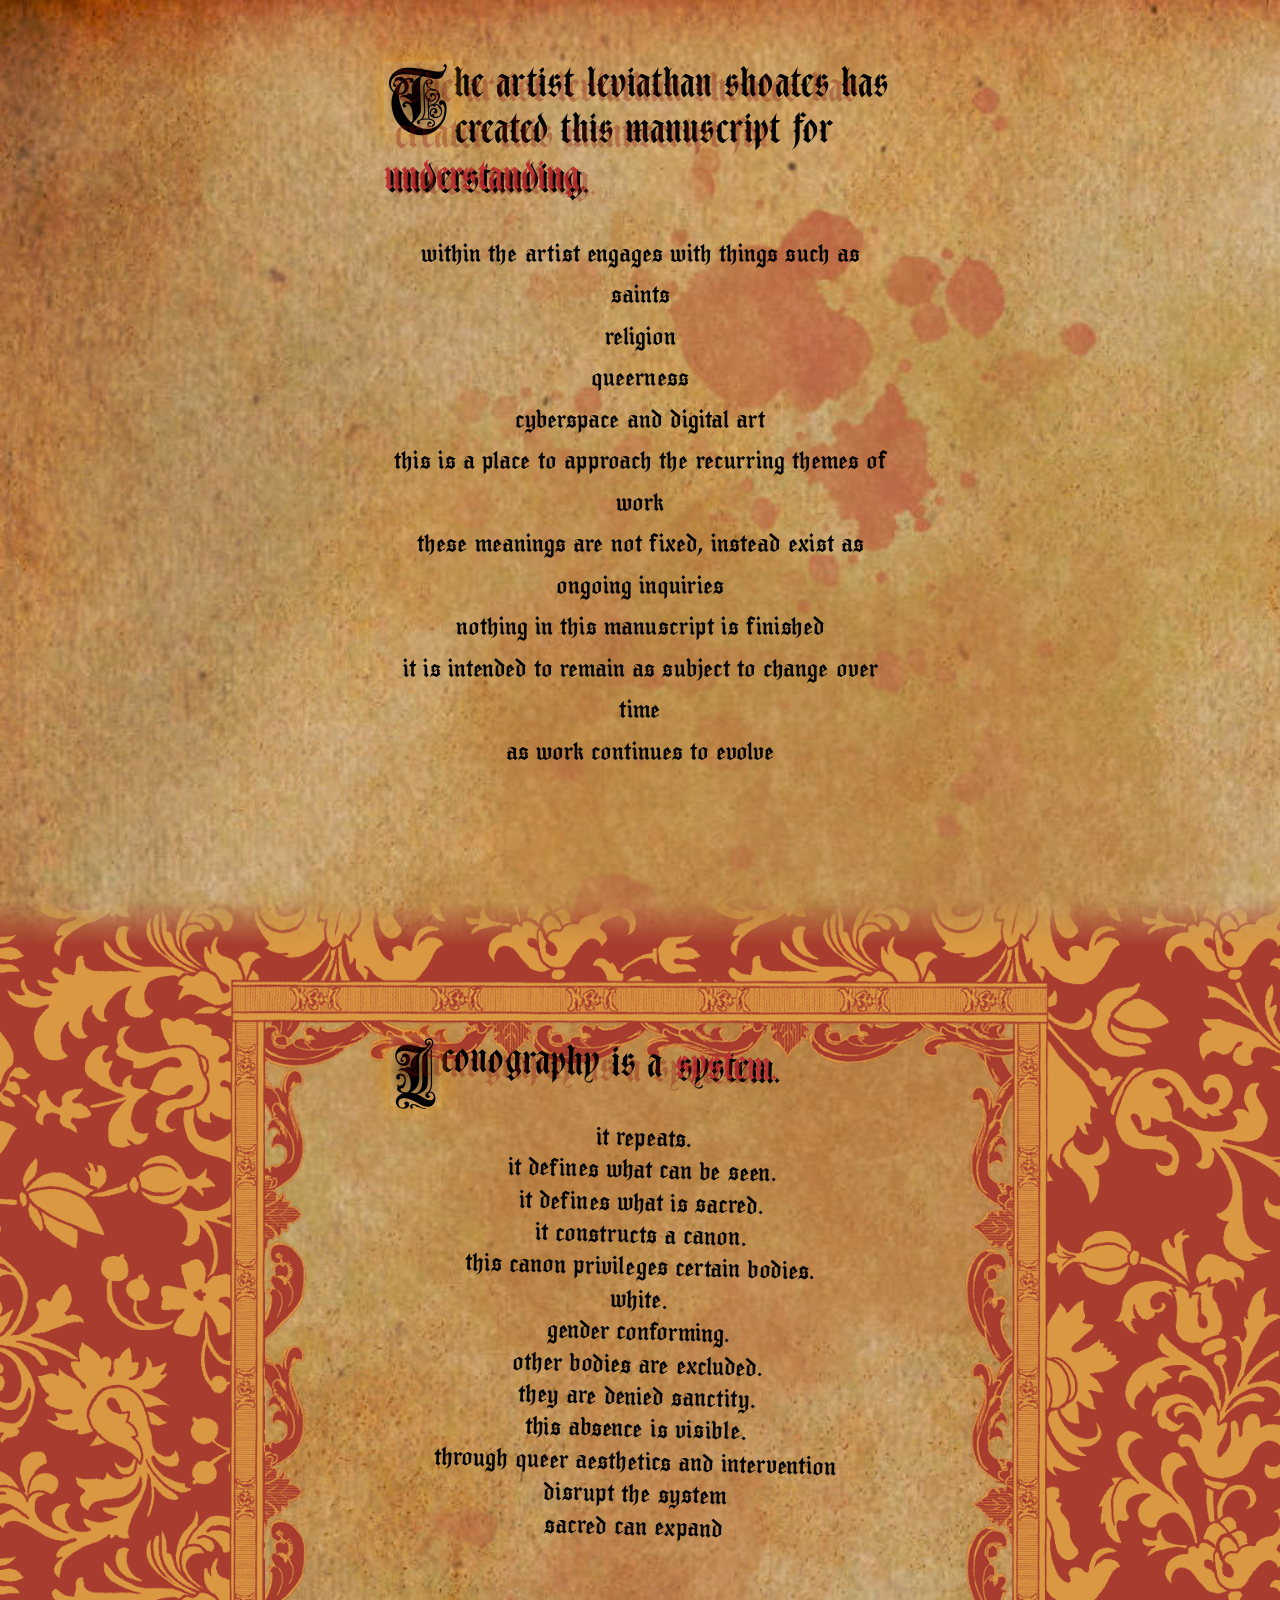
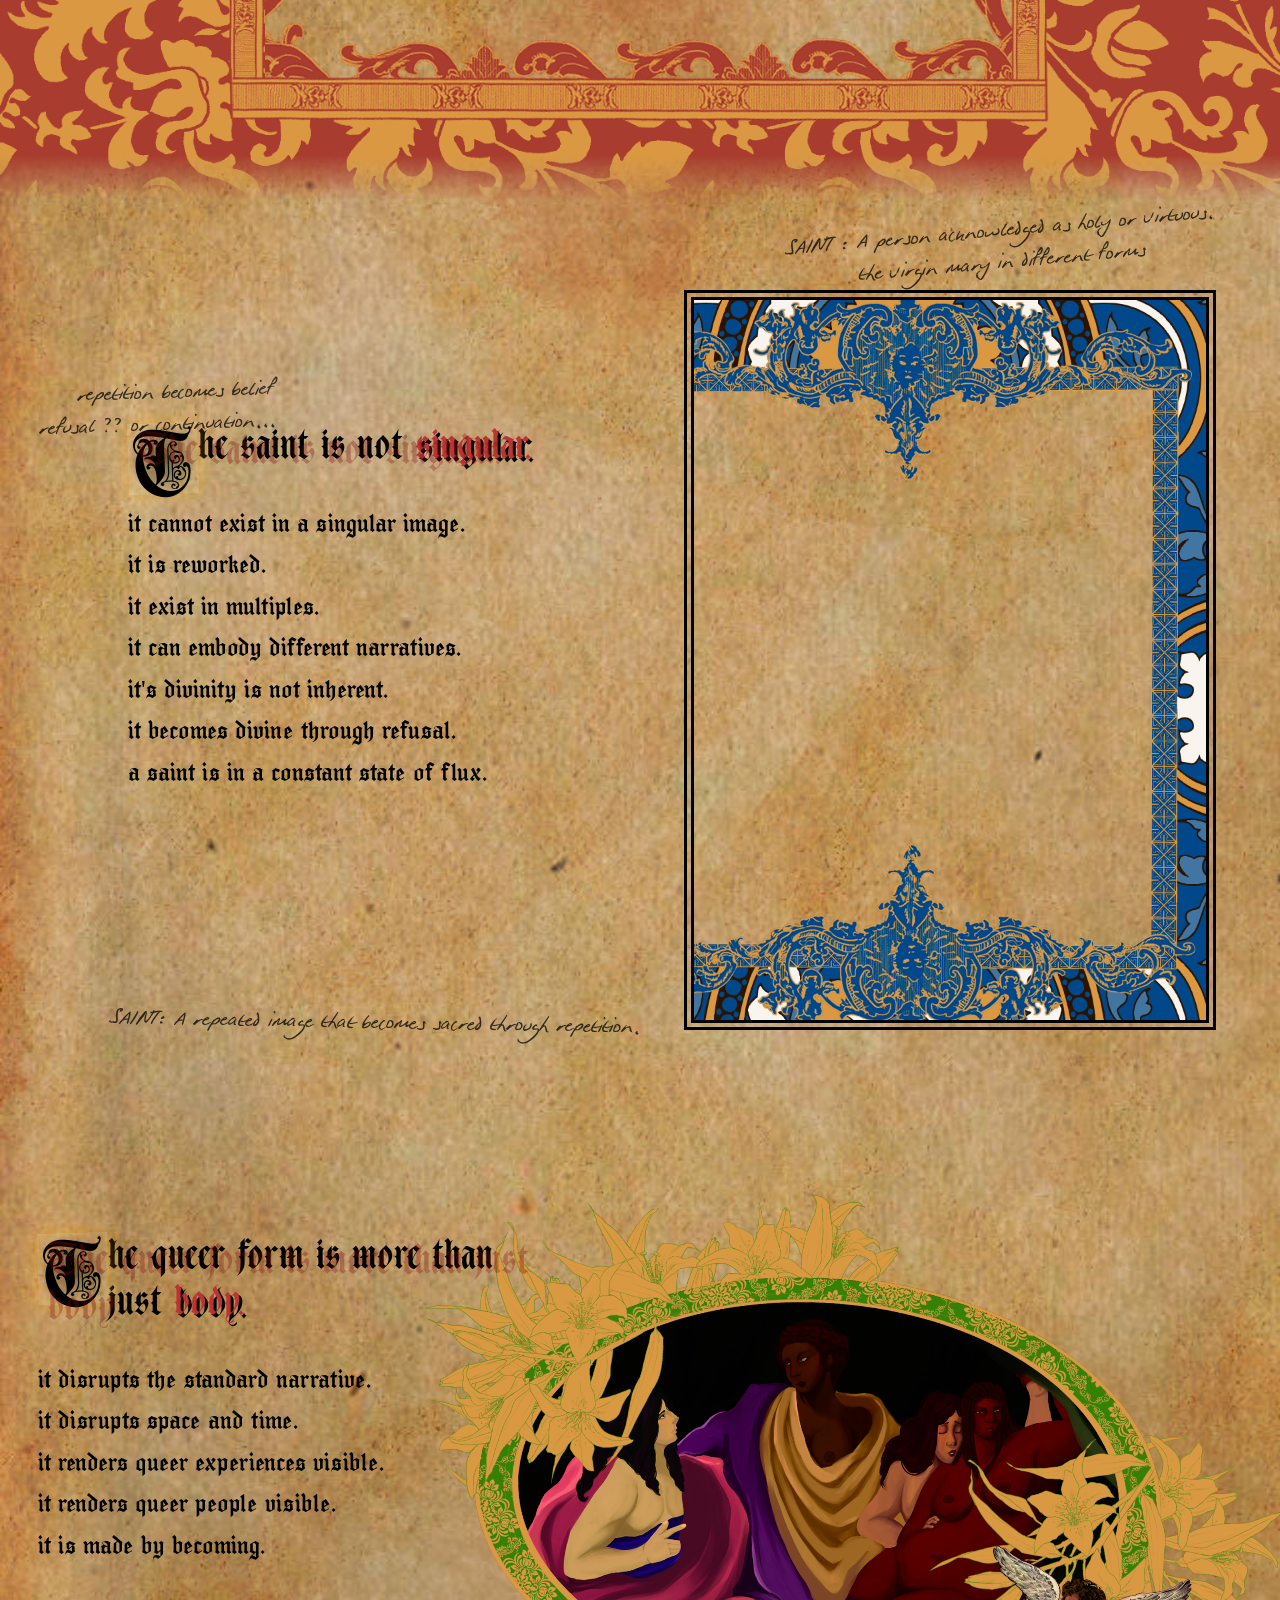
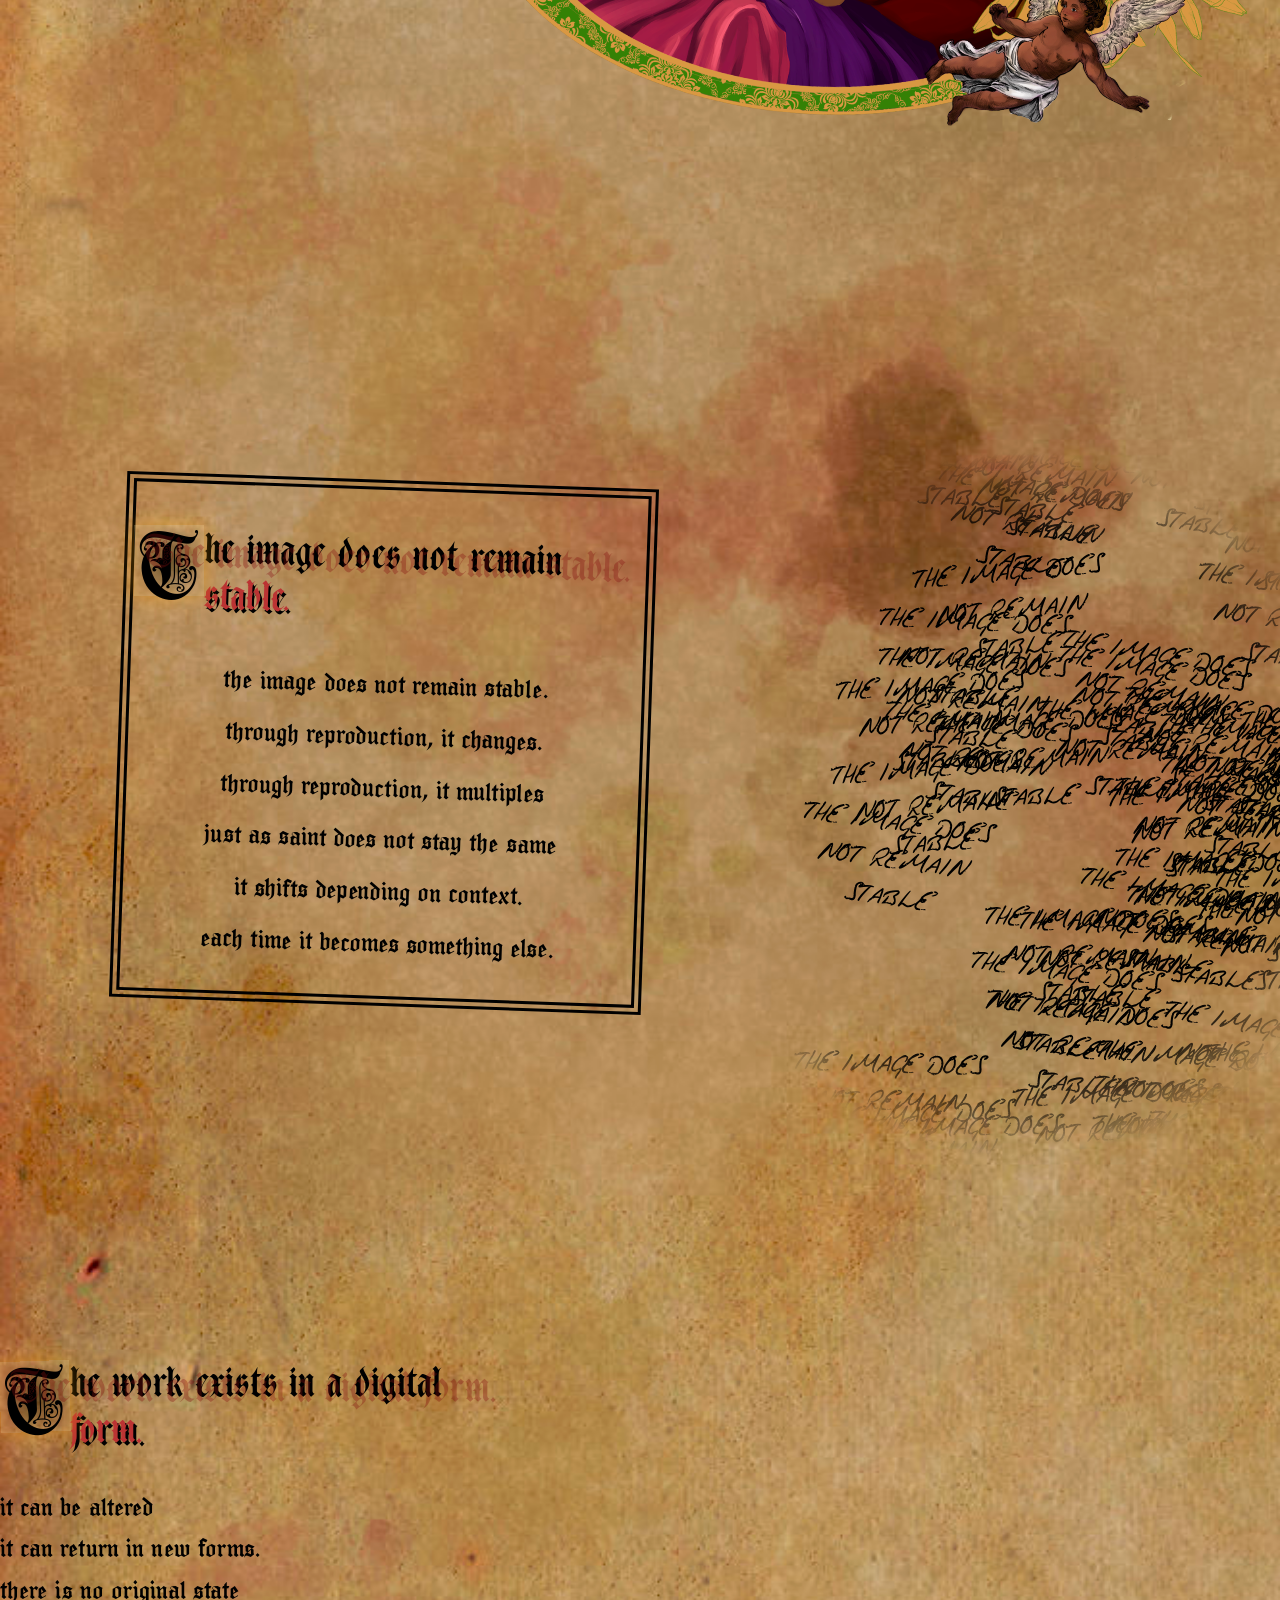
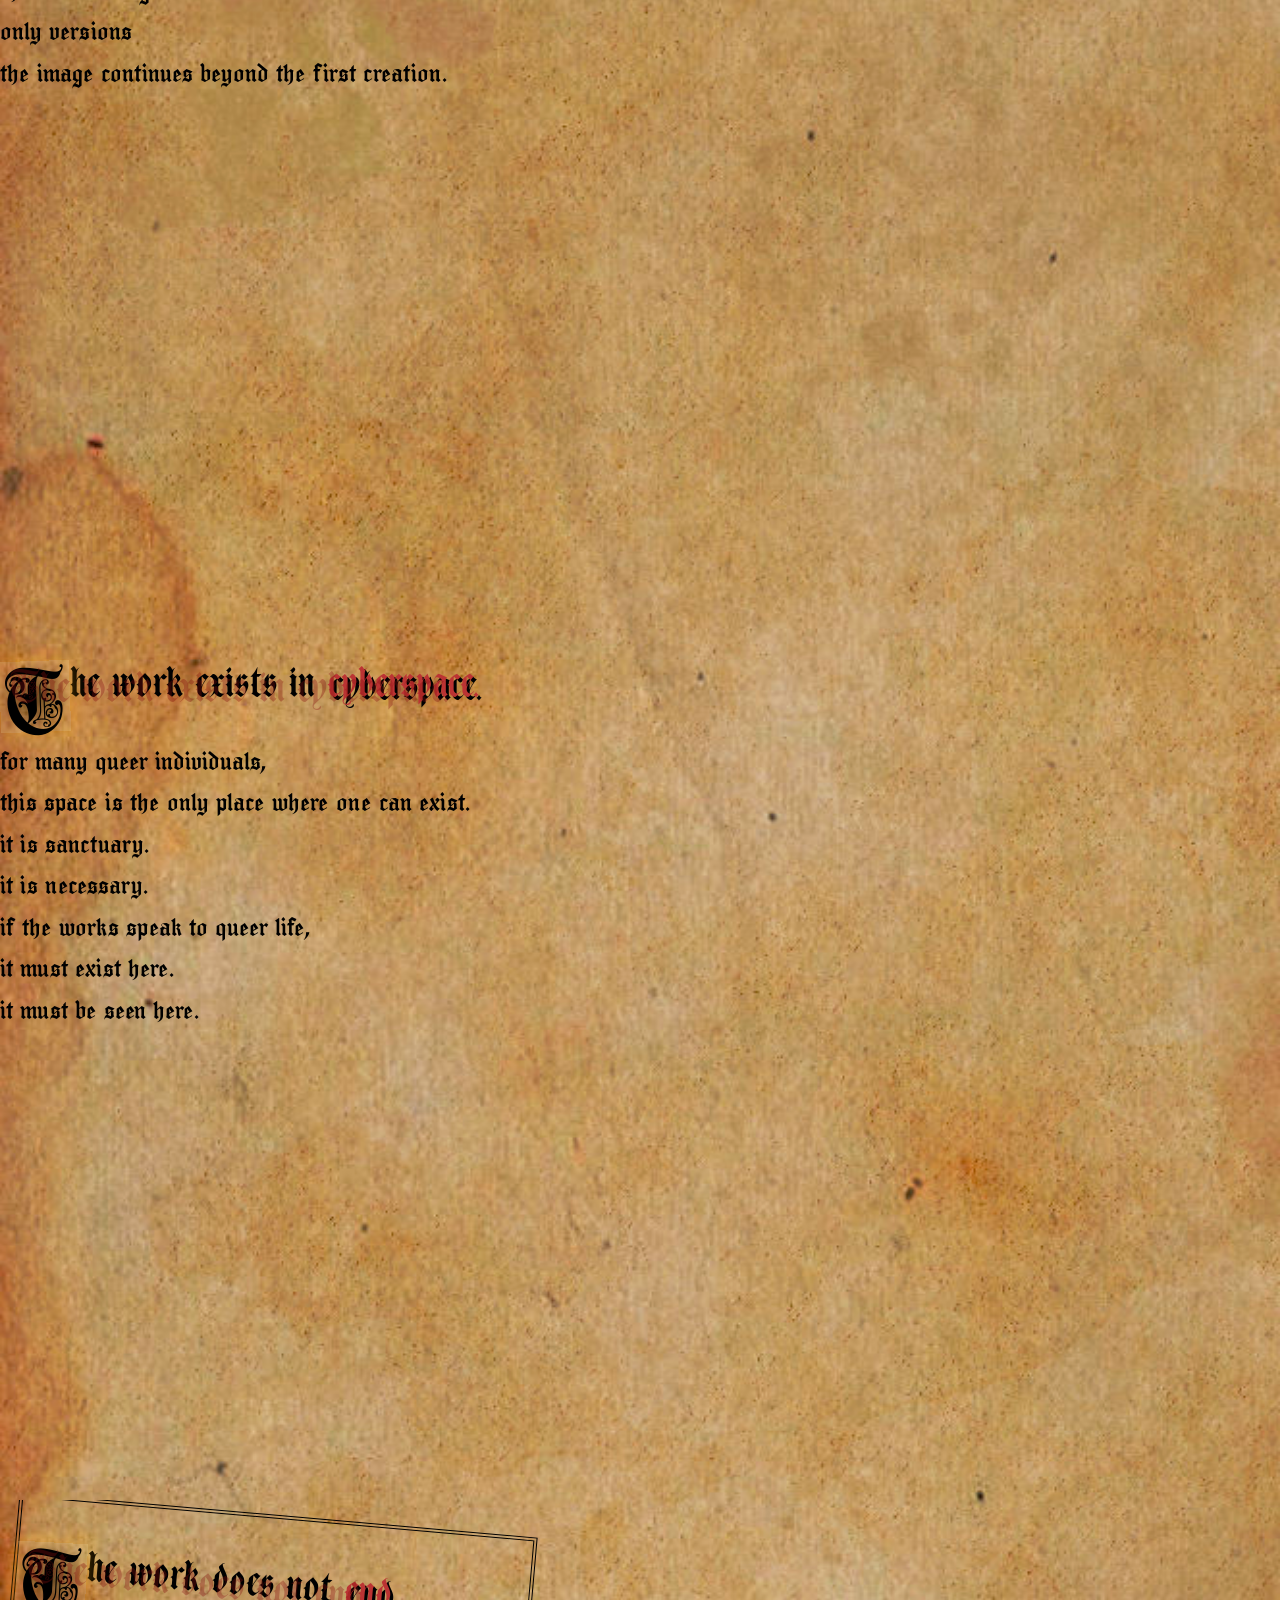
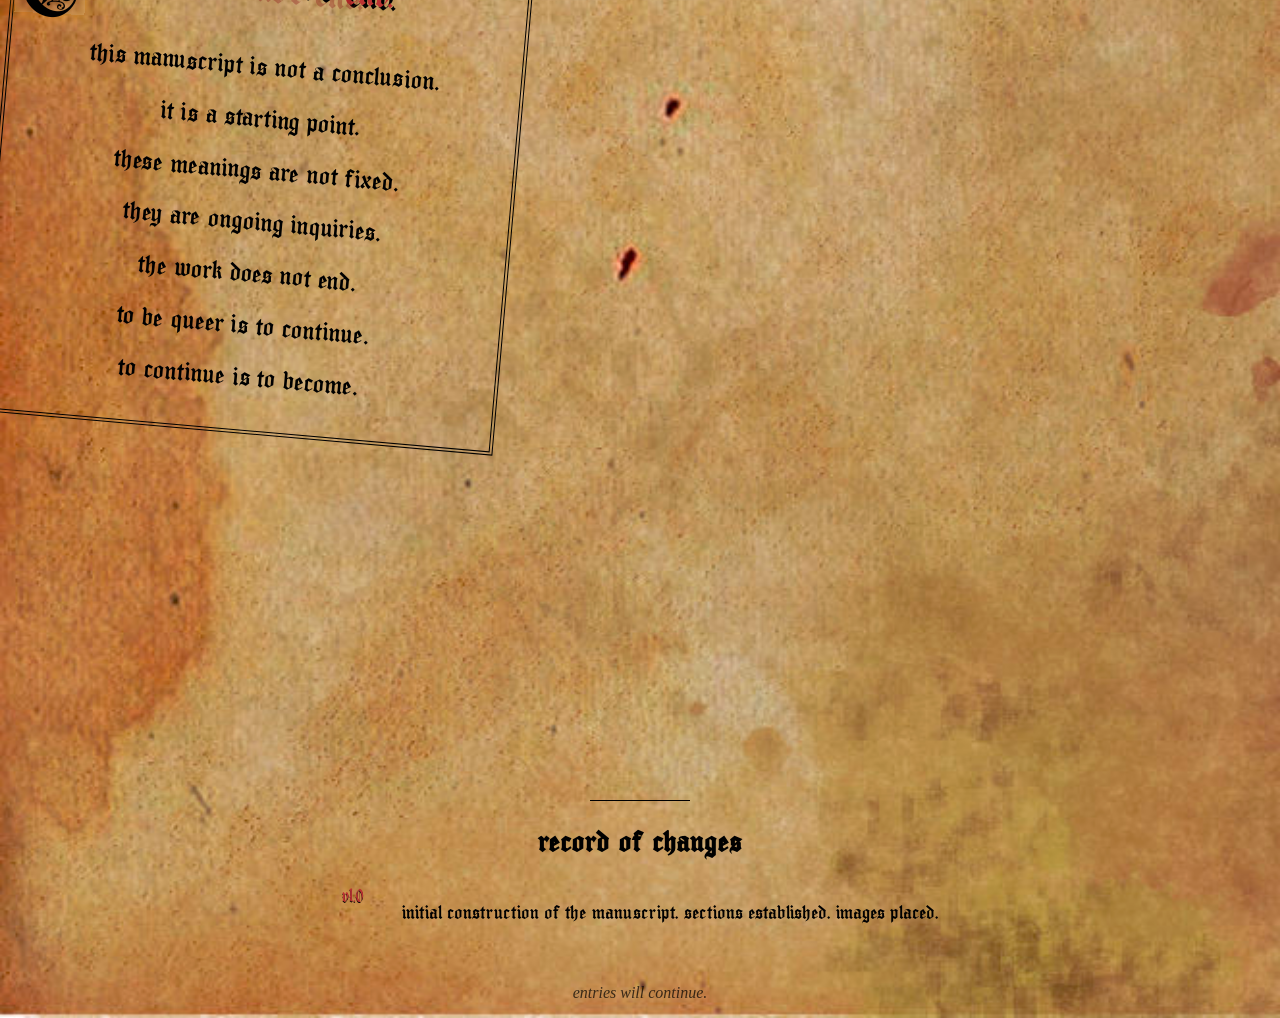
==== commit 60628840: "repetition sect actually done now" ====
--- a/main.html
+++ b/main.html
@@ -166,7 +166,7 @@
       </div>
 
       <!-- Text -->
-      <div class="text-container">
+      <div class="text-container" id= "text-container4">
         <p
           class="manuscript-text"
           data-text="The image does not remain stable."
--- a/style.css
+++ b/style.css
@@ -17,9 +17,7 @@
   width: 100%;
   position: relative;
   overflow: hidden;
-  
-} 
-
+}
 
 .changelog {
   height: auto;
@@ -33,31 +31,27 @@
 
 .canvas-container {
   position: absolute;
-  
-}
-
-#sketch2{
-  
+}
+
+#sketch2 {
   width: 40vw;
   height: 80vh;
   right: 5%;
   top: 10%;
   border: double 10px black;
   overflow: hidden;
-
-}
-
-#sketch2:hover{
+}
+
+#sketch2:hover {
   cursor: pointer;
 }
 
 #sketch4 {
   width: 40vw;
   height: 80vh;
-  left: 20%; 
+  left: 60%;
   top: 5%;
- 
-
+  mask-image: radial-gradient(circle, black 60%, transparent 80%);
 }
 
 /* TEXT STYLES */
@@ -74,7 +68,7 @@
 
 @font-face {
   font-family: "Script";
-  src:  url("assets/QEAntonyLark.ttf") format("woff2");
+  src: url("assets/QEAntonyLark.ttf") format("woff2");
 }
 
 /*  text containers  */
@@ -86,30 +80,34 @@
   z-index: 1;
 }
 
-#text-containerintro{
- left: 30%;
+#text-containerintro {
+  left: 30%;
 }
 
 #text-container1 {
-  top: 10.85%; 
+  top: 10.85%;
   left: 30%;
   transform: rotate(1.5deg);
-
-}
-
-#text-container2{
+}
+
+#text-container2 {
   top: 20%;
-  left:10%;
-}
-
-#text-container3{
+  left: 10%;
+}
+
+#text-container3 {
   top: 10%;
   left: 3%;
 }
 
+#text-container4 {
+  top: 10%;
+  left: 10%;
+  transform: rotate(2deg);
+  outline: double 10px rgb(0, 0, 0);
+}
 
 #text-container7 {
-
   transform: rotate(5deg);
   outline: double 4px rgb(0, 0, 0);
 }
@@ -121,7 +119,6 @@
   position: relative;
   font-size: clamp(1rem, 3vw, 4rem);
   line-height: 1.2;
-  
 }
 
 .manuscript-text::after {
@@ -137,7 +134,6 @@
 .accent {
   color: #b33;
   text-shadow: 3px 3px rgb(0, 0, 0);
-
 }
 
 /*  body text  */
@@ -150,12 +146,16 @@
 
 #body-text-intro {
   text-align: center;
-  
 }
 
 #body-text-section1 {
-  line-height: 1.25; 
-  text-align: center;
+  line-height: 1.25;
+  text-align: center;
+}
+
+#body-text-section4 {
+  text-align: center;
+  line-height: 2;
 }
 
 #body-text-section7 {
@@ -171,7 +171,7 @@
   line-height: 0.8;
   margin-top: 5px;
   padding: 5px;
-  
+
   background: radial-gradient(circle, rgba(44, 33, 2, 0.555), transparent 70%);
 
   box-shadow:
@@ -215,48 +215,45 @@
 
 /* IMAGE STYLES */
 
-.fullframe{
-  position:absolute;
+.fullframe {
+  position: absolute;
   background-size: cover;
   background-position: center;
   pointer-events: none;
-  mask-image: linear-gradient(to bottom, transparent 0%,  black 5%, black 95%, transparent 100%);
+  mask-image: linear-gradient(
+    to bottom,
+    transparent 0%,
+    black 5%,
+    black 95%,
+    transparent 100%
+  );
 }
 
 #frame1 {
-
   background-image: url(assets/iconography_border.png);
   height: clamp(1dvh, 100dvh, 100dvh);
   width: clamp(1vw, 100vw, 100vw);
-  
-  
-}
-
-.canvasframe{
-
-  position: absolute;
-  background-size:cover; 
+}
+
+.canvasframe {
+  position: absolute;
+  background-size: cover;
   background-position: bottom;
   background-repeat: no-repeat;
-  pointer-events: none; 
-  z-index: 2; 
-
-}
-
-#canvasframe2{
-
+  pointer-events: none;
+  z-index: 2;
+}
+
+#canvasframe2 {
   background-image: url("assets/saint_border.png");
   width: 100%;
   height: 100%;
-  
-
 }
 
 .image-container {
   position: absolute;
   top: 10%;
-  left: 25%
-
+  left: 25%;
 }
 
 #img3 img {
@@ -264,7 +261,6 @@
   height: auto;
   transform: rotate(2deg);
 }
-
 
 /*  SCROLLBAR  */
 ::-webkit-scrollbar {
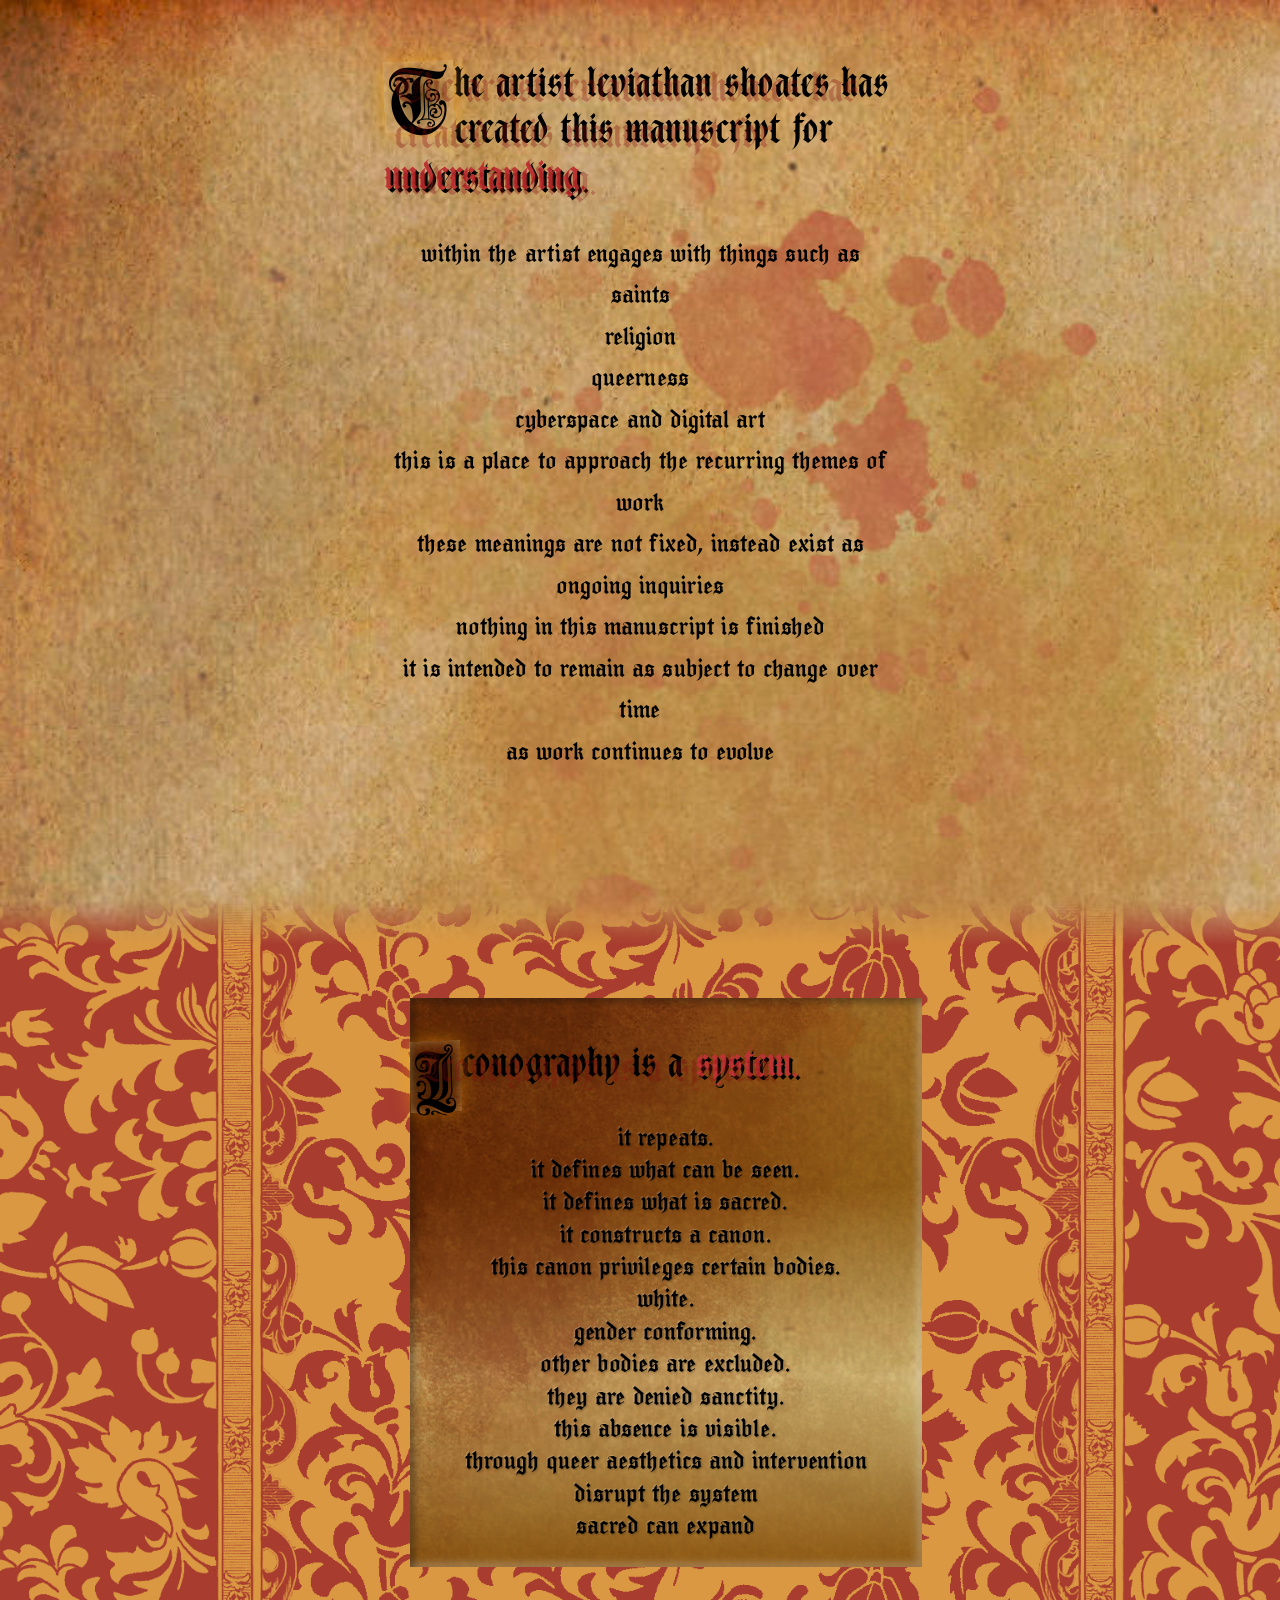
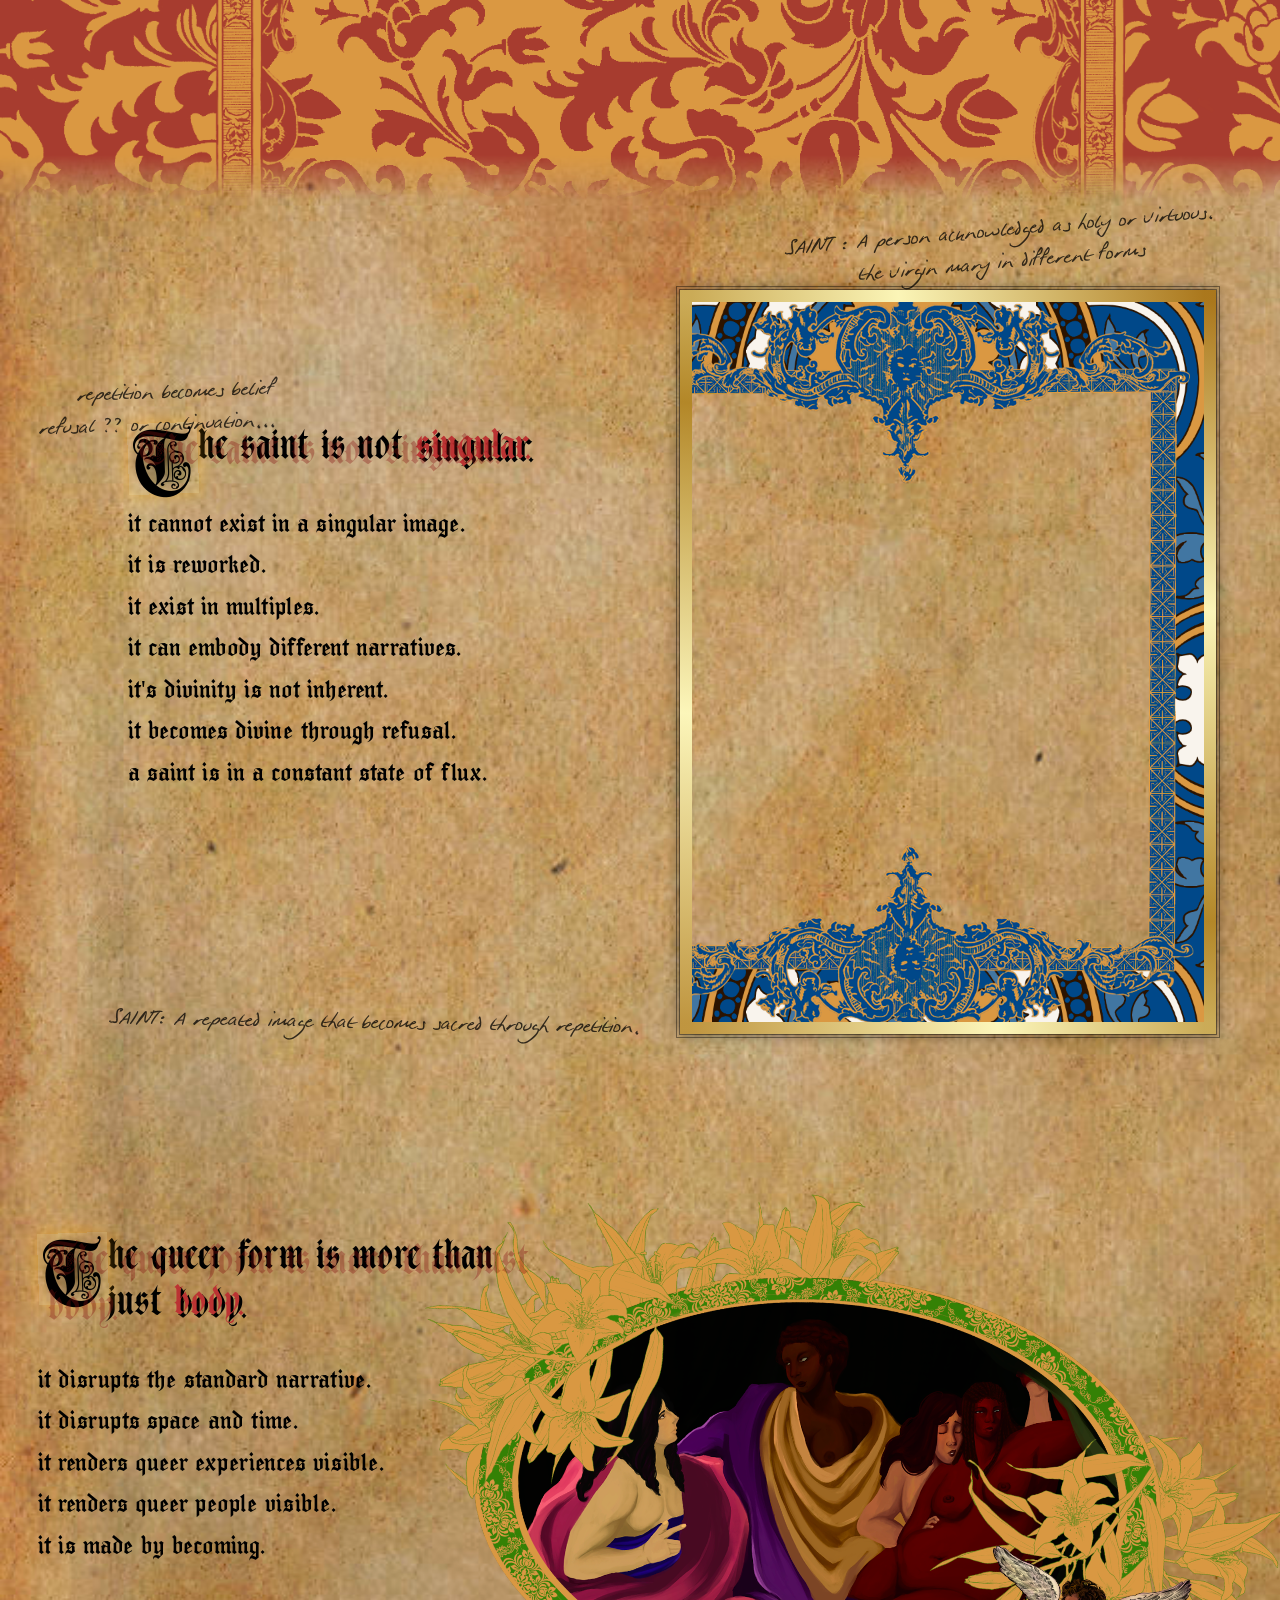
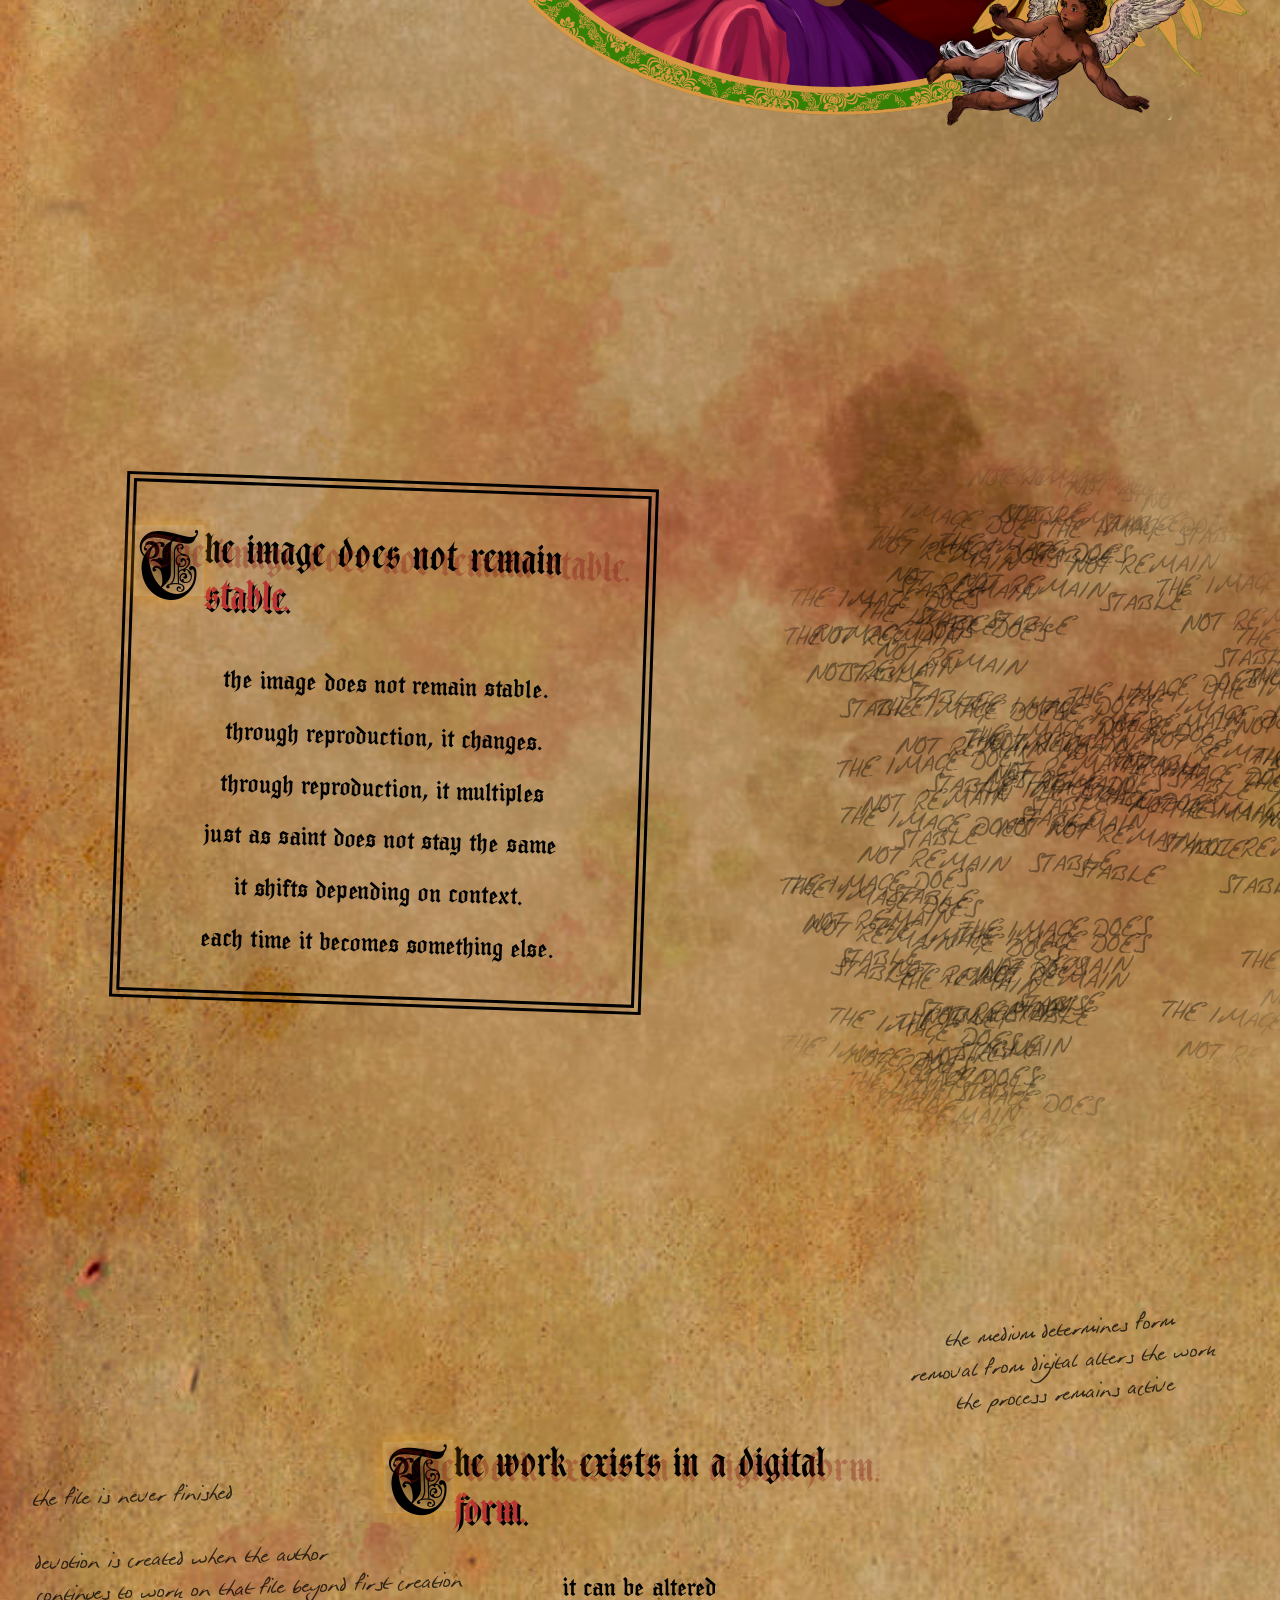
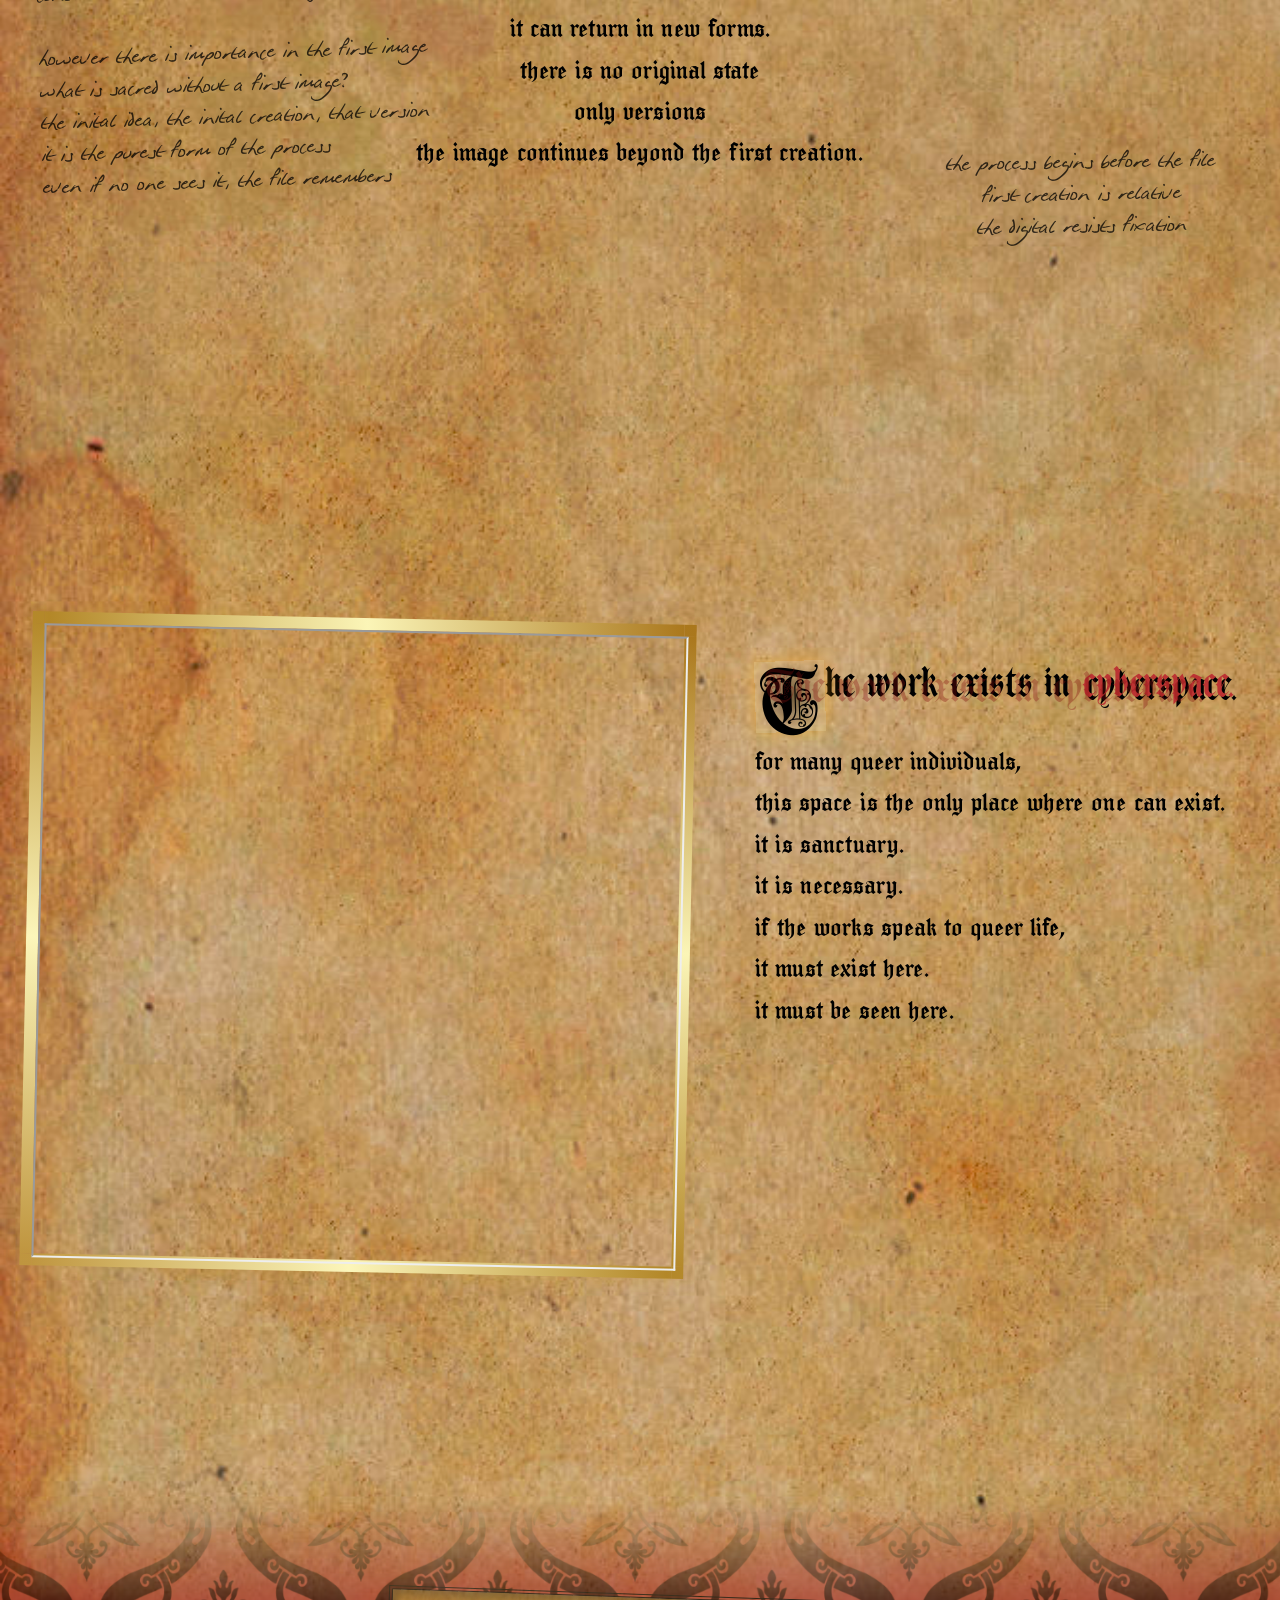
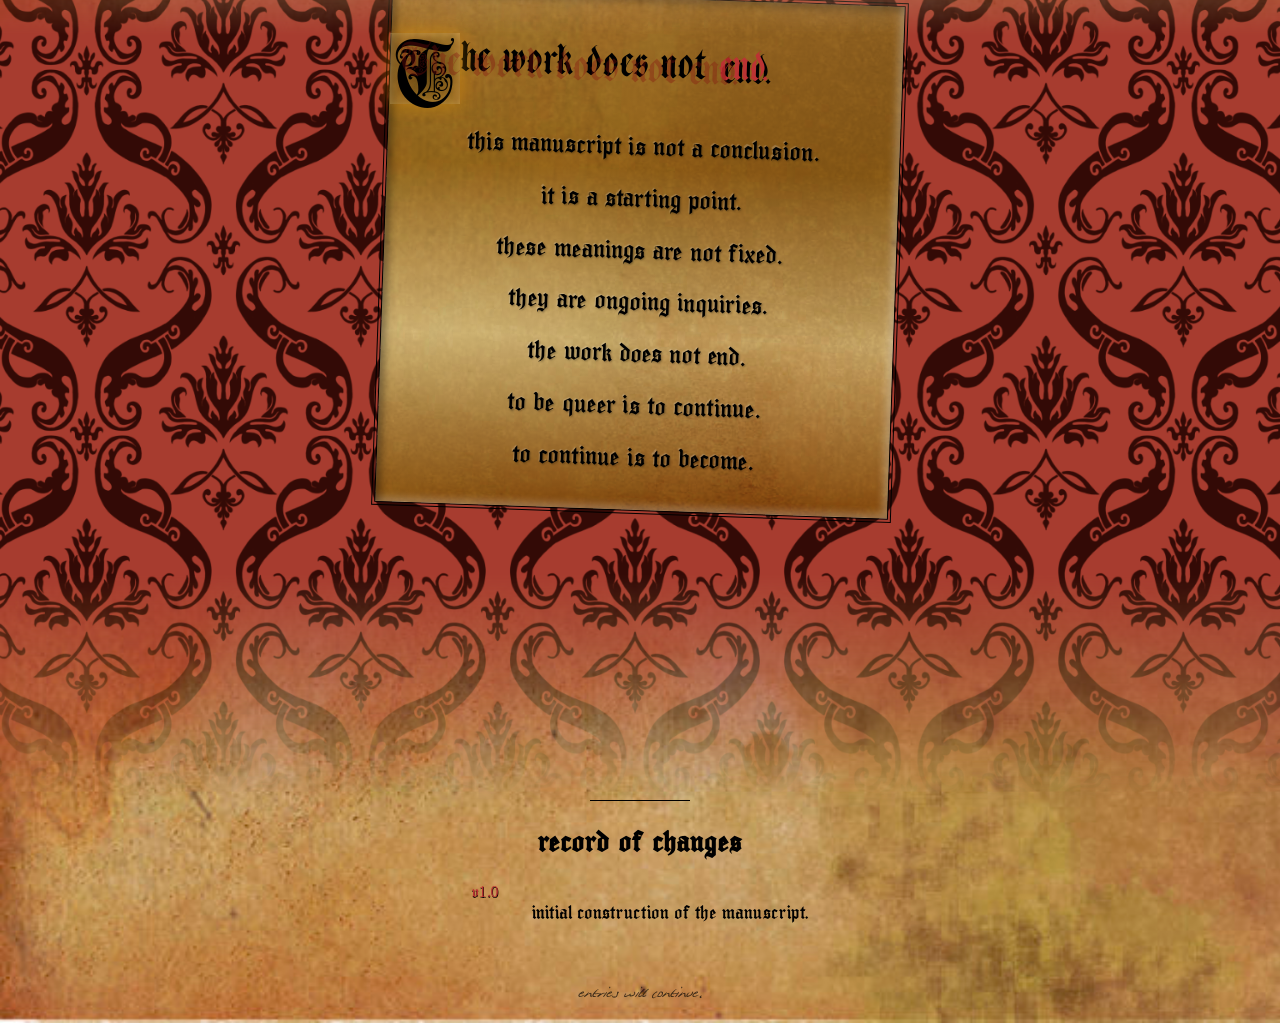
==== commit dd2785cb: "main page done" ====
--- a/main.html
+++ b/main.html
@@ -58,7 +58,7 @@
       <!-- Text -->
       <div class="text-container" id="text-container1">
         <p class="manuscript-text" data-text="Iconography is a system.">
-          <span class="initial">I</span>
+          <span class="initial" id="initialicon">  I</span>
           conography is a <span class="accent"> system.</span>
         </p>
 
@@ -92,6 +92,8 @@
         </div>
       </div>
 
+      <!-- Margin Text -->
+
       <div class="margin-text left" id="mtl-section2">
         repetition becomes belief <br/> 
         refusal ?? or continuation...
@@ -156,7 +158,6 @@
       </div>
     </div>
 
-
     <!-- SECTION 4: REPRODUCTION -->
 
     <div class="section" id="section4">
@@ -189,16 +190,41 @@
 
         <!-- Image -->
       </div>
-    </div>
+    </div> 
+
 
     <!-- SECTION 5: DIGITAL ART -->
 
     <div class="section" id="section5">
-      <!-- P5.js Canvas -->
-      <div class="canvas-container" id="sketch4"></div>
-
-      <!-- Text -->
-      <div class="text-container">
+
+      <!-- Margin Text -->
+
+      <div class="margin-text right">
+      the medium determines form <br/> 
+      removal from digital alters the work<br />
+      the process remains active <br /> 
+
+      </div>
+
+      <div class="margin-text right" id="mtr-section5">
+        the process begins before the file <br /> 
+        first creation is relative <br/>  
+        the digital resists fixation
+      </div> 
+
+      <div class="margin-text left" id="mtl-section5">
+        the file is never finished <br />
+        <br/> devotion is created when the author <br />
+        continues to work on that file beyond first creation <br />
+        <br /> however there is importance in the first image<br/>
+        what is sacred without a first image? <br /> 
+        the inital idea, the inital creation, that version <br /> 
+        it is the purest form of the process <br /> 
+        even if no one sees it, the file remembers <br />
+      </div>
+
+      <!-- Text -->
+      <div class="text-container" id="text-container5">
         <p
           class="manuscript-text"
           data-text="The work exists in a digital form."
@@ -224,11 +250,15 @@
     <!-- SECTION 6: CYBERSPACE -->
 
     <div class="section" id="section6">
-      <!-- P5.js Canvas -->
-      <div class="canvas-container" id="sketch4"></div>
-
-      <!-- Text -->
-      <div class="text-container">
+ 
+        <!-- Embed -->
+         
+      <div id="embed">
+        <iframe src="https://newart.city/show/thecathedral" title="An online exhibit titled Apotheosis of the Uncanonized"> </iframe>
+        </div>
+
+      <!-- Text -->
+      <div class="text-container" id="text-container6">
         <p class="manuscript-text" data-text="The work exists in cyberspace.">
           <span class="initial">T</span>
           he work exists in <span class="accent"> cyberspace.</span>
@@ -247,15 +277,14 @@
           it must be seen here. <br />
         </p>
 
-        <!-- Image -->
       </div>
     </div>
 
     <!-- SECTION 7: CONCLUSION -->
 
     <div class="section" id="section7">
-      <!-- P5.js Canvas -->
-      <div class="canvas-container" id="sketch4"></div>
+      
+      <div class="fullframe" id="frame2"> 
 
       <!-- Text -->
       <div class="text-container" id="text-container7">
@@ -276,7 +305,7 @@
           to continue is to become. <br />
         </p>
 
-        <!-- Image -->
+      </div>
       </div>
     </div>
 
@@ -287,8 +316,7 @@
       <div class="changelog-entry">
         <span class="version">v1.0</span>
         <p>
-          initial construction of the manuscript. sections established. images
-          placed.
+          initial construction of the manuscript. 
         </p>
       </div>
       <p class="changelog-ending">entries will continue.</p>
--- a/style.css
+++ b/style.css
@@ -38,7 +38,10 @@
   height: 80vh;
   right: 5%;
   top: 10%;
-  border: double 10px black;
+  border: 12px solid;
+  border-image: linear-gradient(45deg, #bf953f, #fcf6ba, #b38728, #fbf5b7, #aa771c) 1;
+  box-shadow: 0 0 15px rgba(0, 0, 0, 0.473);
+  outline: double 4px rgba(0, 0, 0, 0.411);
   overflow: hidden;
 }
 
@@ -86,8 +89,11 @@
 
 #text-container1 {
   top: 10.85%;
-  left: 30%;
-  transform: rotate(1.5deg);
+  left: 32%;
+  background: linear-gradient( #bf953f,  #b38728, #fbf5b7, #aa771c),  url("assets/websitebg.jpg");
+  background-blend-mode: multiply;
+  box-shadow: inset 4px 4px 8px rgba(0,0,0,0.4), inset -4px -4px 8px rgba(255,255,255,0.3);
+  
 }
 
 #text-container2 {
@@ -107,9 +113,25 @@
   outline: double 10px rgb(0, 0, 0);
 }
 
+#text-container5{
+  top: 10.85%;
+  left: 30%;
+}
+
+#text-container6{
+  right: 1%;
+}
+
 #text-container7 {
-  transform: rotate(5deg);
+  top: 10.85%;
+  left: 30%;
+  transform: rotate(2deg);
   outline: double 4px rgb(0, 0, 0);
+  background: linear-gradient( #bf953f,  #b38728, #fbf5b7, #aa771c),  url("assets/websitebg.jpg");
+  background-blend-mode: multiply;
+  background-position: center;
+  box-shadow: inset 4px 4px 8px rgba(0,0,0,0.4), inset -4px -4px 8px rgba(255,255,255,0.3);
+ 
 }
 
 /*  misaligned text  */
@@ -142,6 +164,7 @@
   font-size: clamp(1rem, 1.4vw + 0.5rem, 3rem);
   line-height: 1.6;
   max-width: 100%;
+  
 }
 
 #body-text-intro {
@@ -151,6 +174,7 @@
 #body-text-section1 {
   line-height: 1.25;
   text-align: center;
+  text-shadow: 1px 1px 2px rgba(0,0,0,0.3),-1px -1px 1px rgba(255,255,255,0.2);
 }
 
 #body-text-section4 {
@@ -158,9 +182,14 @@
   line-height: 2;
 }
 
+#body-text-section5{
+   text-align: center;
+}
+
 #body-text-section7 {
   line-height: 2;
   text-align: center;
+  text-shadow: 1px 1px 2px rgba(0,0,0,0.3),-1px -1px 1px rgba(255,255,255,0.2);
 }
 
 /* initial capital */
@@ -171,15 +200,13 @@
   line-height: 0.8;
   margin-top: 5px;
   padding: 5px;
-
   background: radial-gradient(circle, rgba(44, 33, 2, 0.555), transparent 70%);
-
-  box-shadow:
-    0 0 20px rgba(255, 166, 0, 0.452),
-    inset 0 0 12px rgba(255, 215, 120, 0.418);
-
+  box-shadow: 0 0 20px rgba(255, 166, 0, 0.452), inset 0 0 12px rgba(255, 215, 120, 0.418);
   transform: rotate(-2deg);
 }
+
+
+
 
 /* margin text */
 .margin-text {
@@ -199,6 +226,10 @@
   text-align: right;
 }
 
+#mtl-section5{
+  text-align: left;
+}
+
 /* right side */
 .margin-text.right {
   top: 2%;
@@ -213,6 +244,12 @@
   transform: rotate(1deg);
 }
 
+#mtr-section5{
+  top: 50%;
+  transform: rotate(-1deg);
+
+}
+
 /* IMAGE STYLES */
 
 .fullframe {
@@ -220,19 +257,21 @@
   background-size: cover;
   background-position: center;
   pointer-events: none;
-  mask-image: linear-gradient(
-    to bottom,
-    transparent 0%,
-    black 5%,
-    black 95%,
-    transparent 100%
-  );
+  mask-image: linear-gradient(to bottom,transparent 0%,black 5%, black 95%,transparent 100%);
 }
 
 #frame1 {
   background-image: url(assets/iconography_border.png);
   height: clamp(1dvh, 100dvh, 100dvh);
   width: clamp(1vw, 100vw, 100vw);
+  
+}
+
+#frame2 {
+  background-image: url(assets/final.png);
+  height: clamp(1dvh, 100dvh, 100dvh);
+  width: clamp(1vw, 100vw, 100vw);
+  mask-image: linear-gradient(to bottom,transparent 0%,black 15%, black 75%,transparent 100%);
 }
 
 .canvasframe {
@@ -260,7 +299,29 @@
   width: clamp(30vw, 80vw, 90vw);
   height: auto;
   transform: rotate(2deg);
-}
+  
+}
+
+/* EMBED */ 
+
+#embed{
+  position: relative;
+  top: 2%;
+  left: 2%;
+  width: 50vw;
+  height: 70vh;
+  border: 12px solid;
+  border-image: linear-gradient(45deg, #bf953f, #fcf6ba, #b38728, #fbf5b7, #aa771c) 1;
+  box-shadow: 0 0 15px rgba(191, 149, 63, 0.4); 
+  transform: rotate(1.2deg);
+  
+}
+
+iframe {
+ width: 100%;
+ height: 100%;
+}
+
 
 /*  SCROLLBAR  */
 ::-webkit-scrollbar {
@@ -269,31 +330,27 @@
 
 ::-webkit-scrollbar-track {
   background: rgb(156, 117, 75);
-  border-left: 2px solid #8b4513;
+  border-left: 2px solid rgba(139, 69, 19, 0.3);
+  box-shadow: inset 5px 0 10px rgba(0, 0, 0, 0.2)
 }
 
 ::-webkit-scrollbar-thumb {
-  background: #daa520;
-  background-image: linear-gradient(to bottom, #f4e4bc, #c7920b);
-  border: 1px solid #8b4513;
+ background: linear-gradient(to bottom, #bf953f, #fcf6ba, #b38728, #fbf5b7, #aa771c);
+ box-shadow: inset 0 0 3px rgba(0,0,0,0.5);
+ border: 1px solid #5d2e0d;
+  
 }
 
 ::-webkit-scrollbar-button:single-button {
-  background-color: #f4e4bc;
+  background-color: #bf953f;
   height: 20px;
-  border: 1px solid #8b4513;
-  background-size: 15px;
+  border: 1px solid #5d2e0d;
+  box-shadow: inset 0 0 2px rgba(0,0,0,0.5);
+  background-size: 20px;
   background-position: center;
-}
-
-::-webkit-scrollbar-button:vertical:decrement {
   background-image: url("assets/cross.png");
 }
 
-::-webkit-scrollbar-button:vertical:increment {
-  background-image: url("assets/cross.png");
-  background-color: #c7920b;
-}
 
 /* CHANGELOG SECTION */
 
@@ -330,11 +387,12 @@
   font-size: 1.2rem;
 }
 
+/* version number */ 
 .version {
   position: absolute;
   left: 0;
   top: 0;
-  font-family: "PistonBlack";
+  font-family: "Cathdra";
   font-size: 1rem;
   color: #b33;
   text-shadow: 0.5px 0.5px rgb(0, 0, 0);
@@ -342,6 +400,7 @@
 
 /* ending line */
 .changelog-ending {
+  font-family: "Script";
   margin-top: 40px;
   font-style: italic;
   opacity: 0.7;
